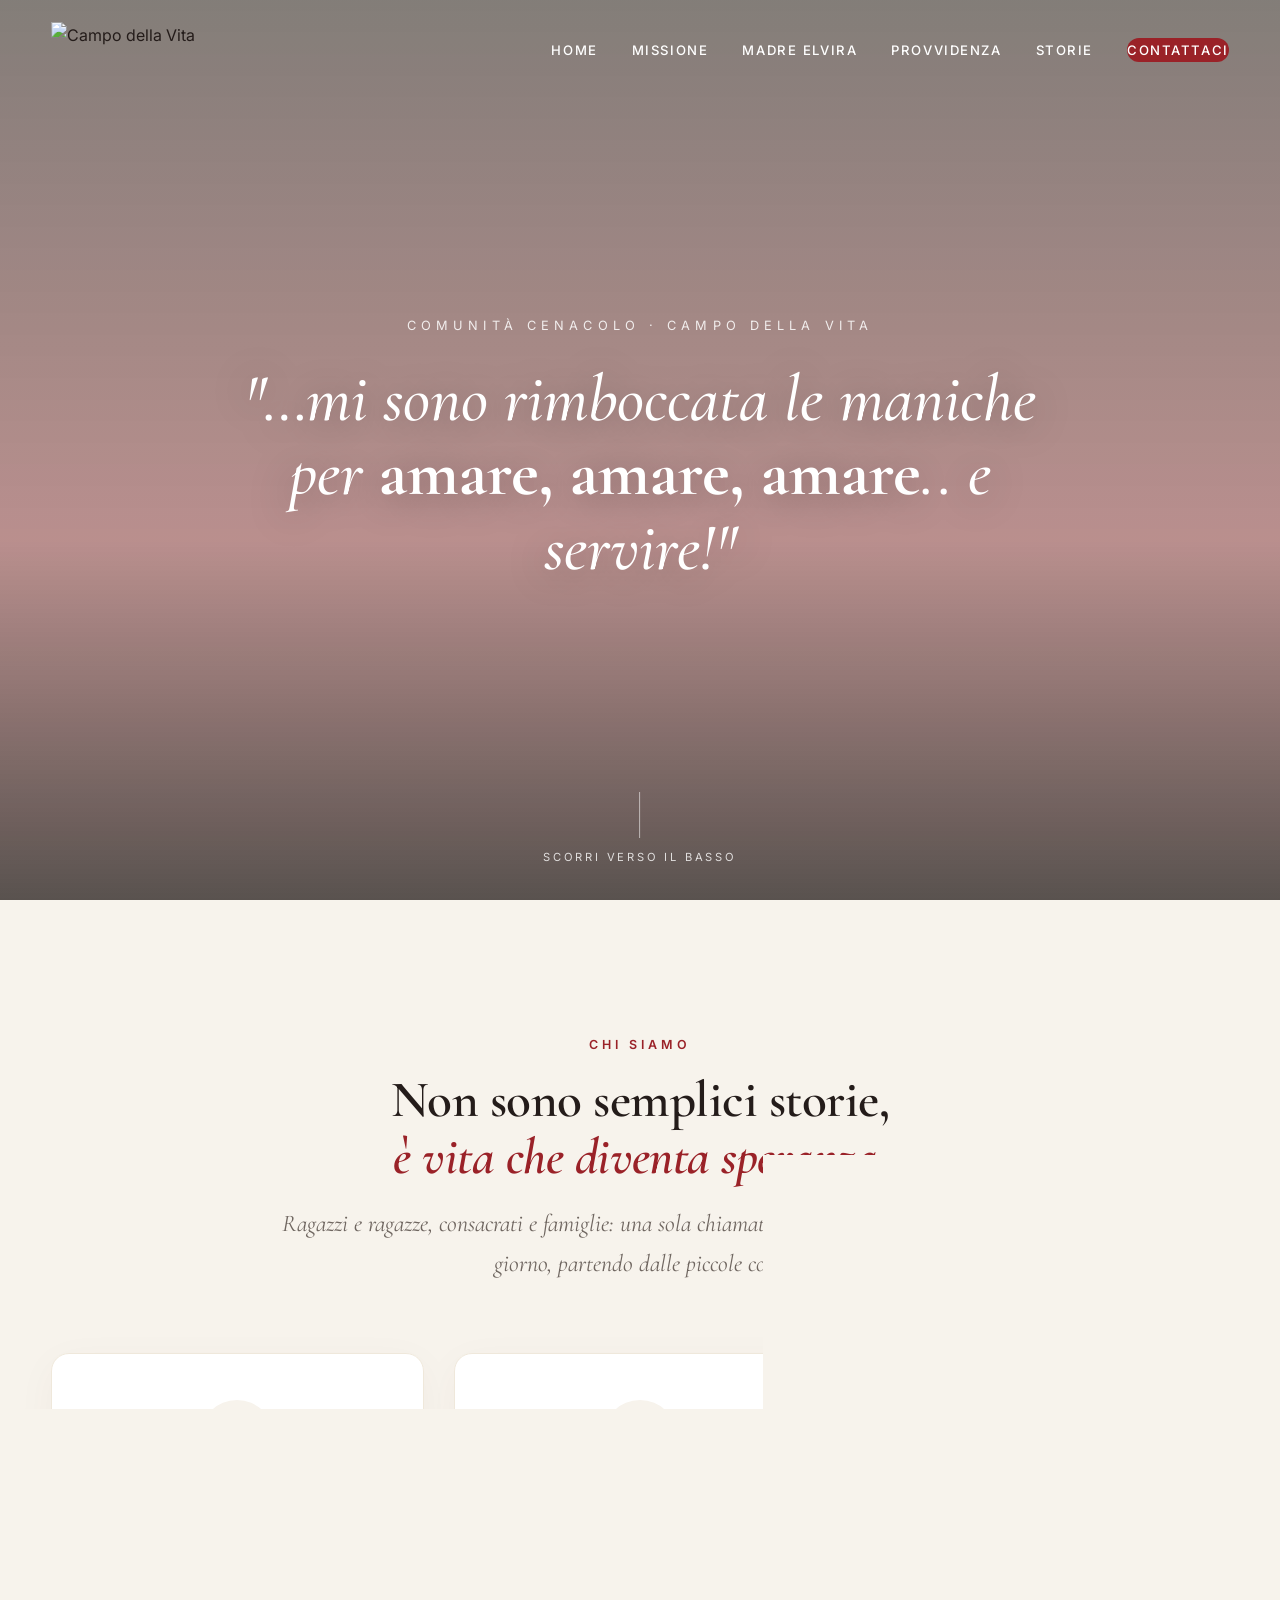
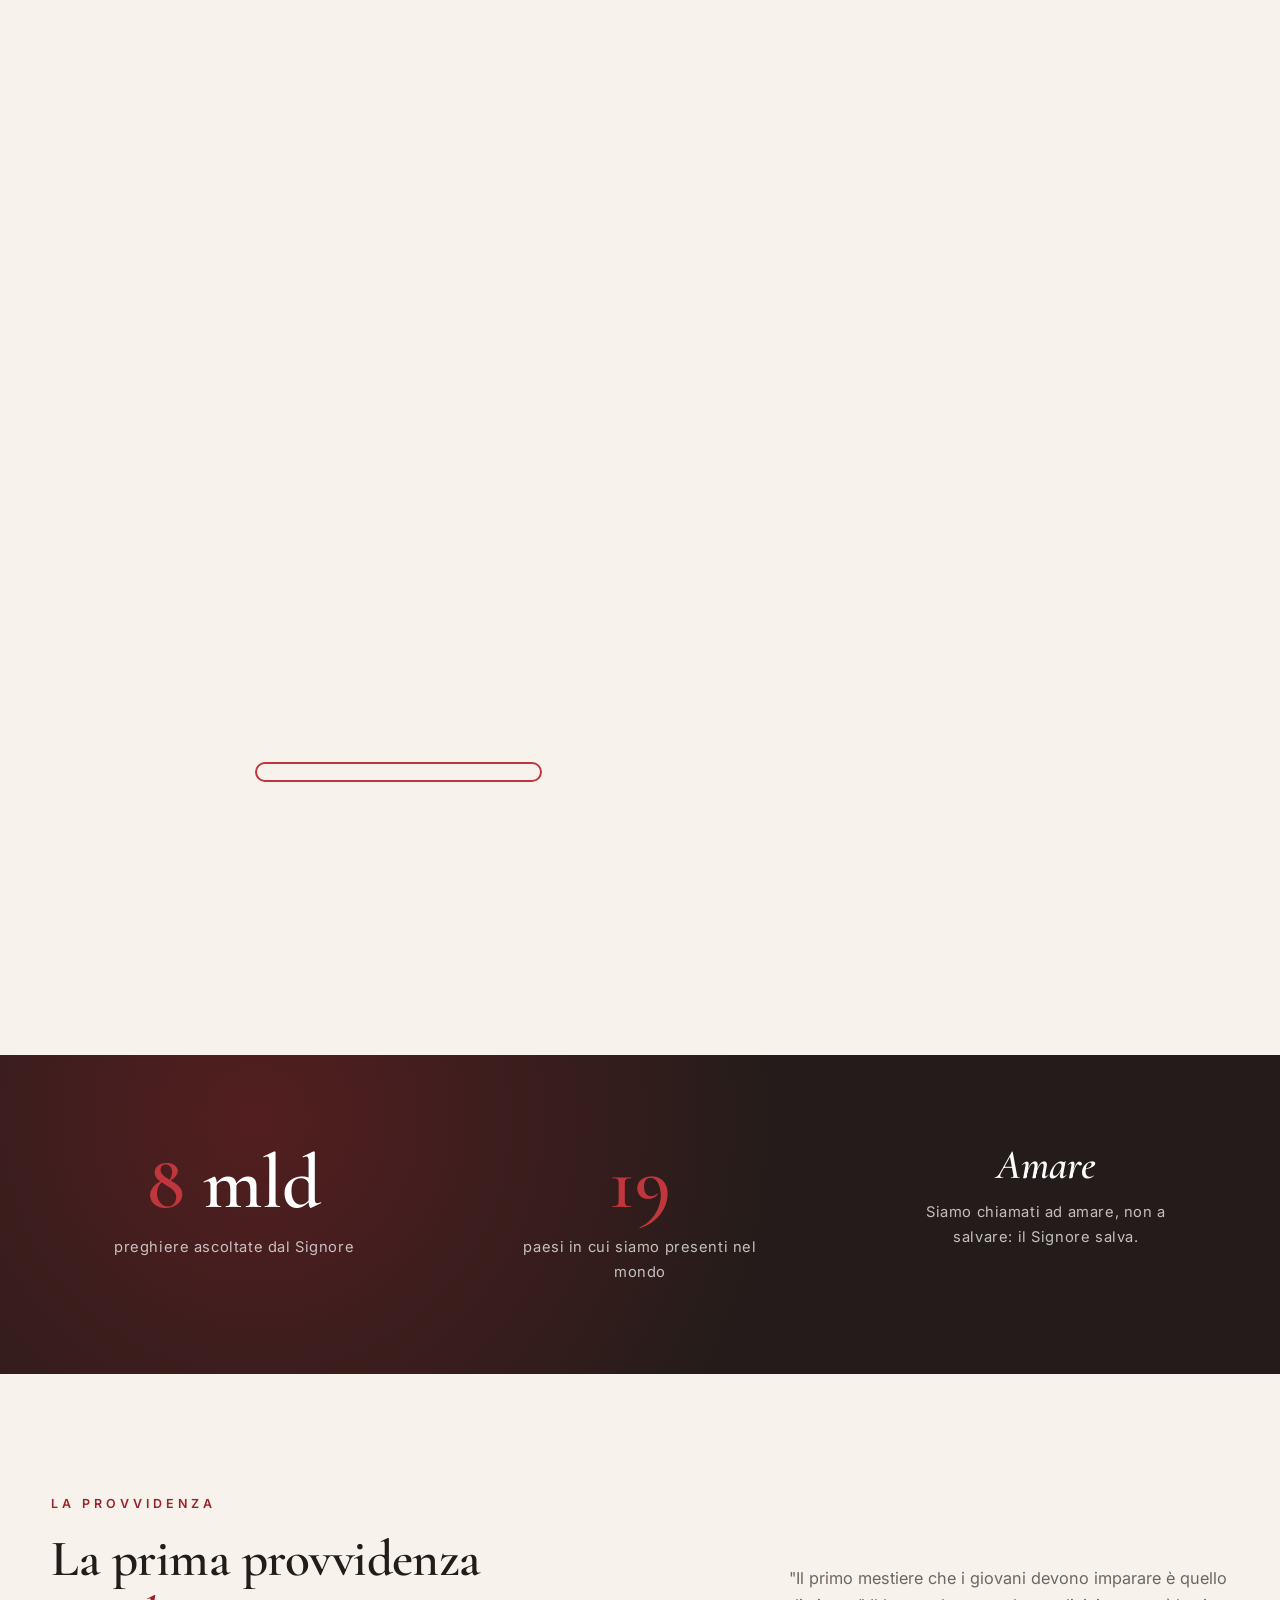
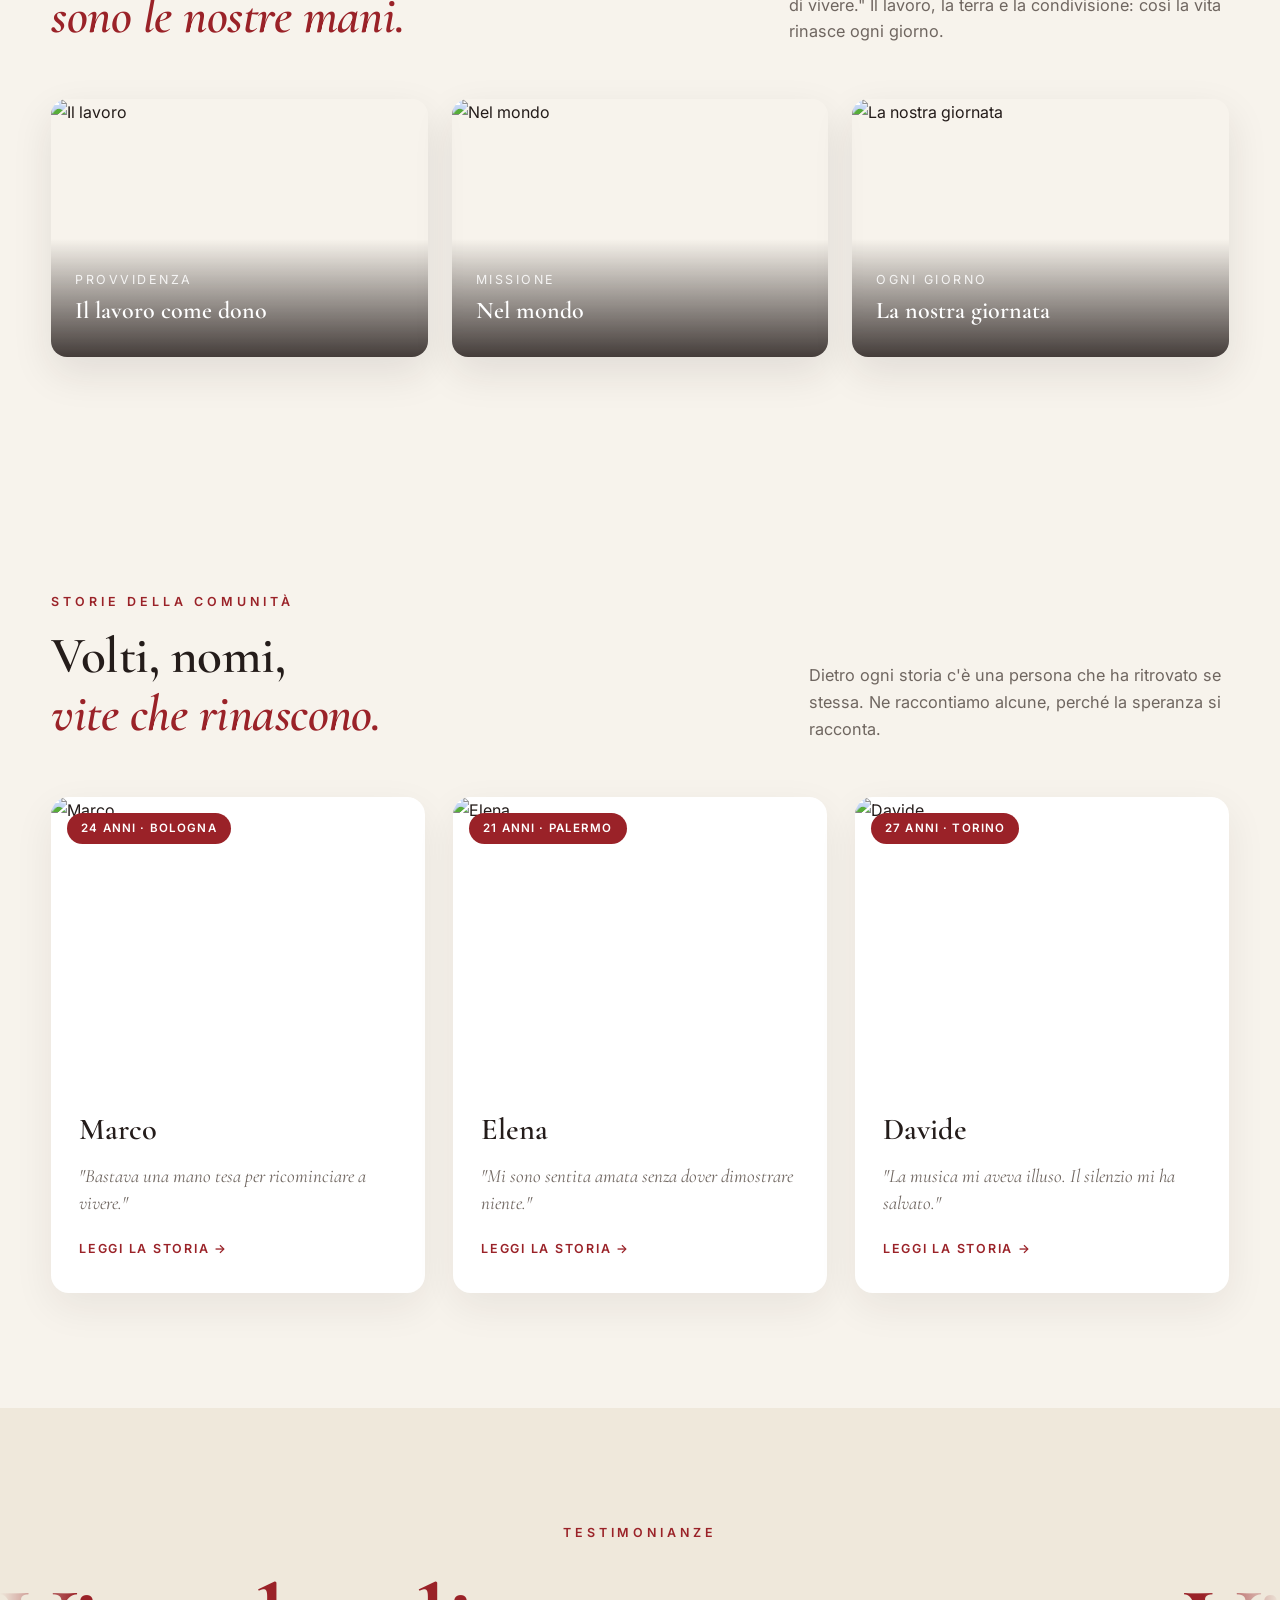
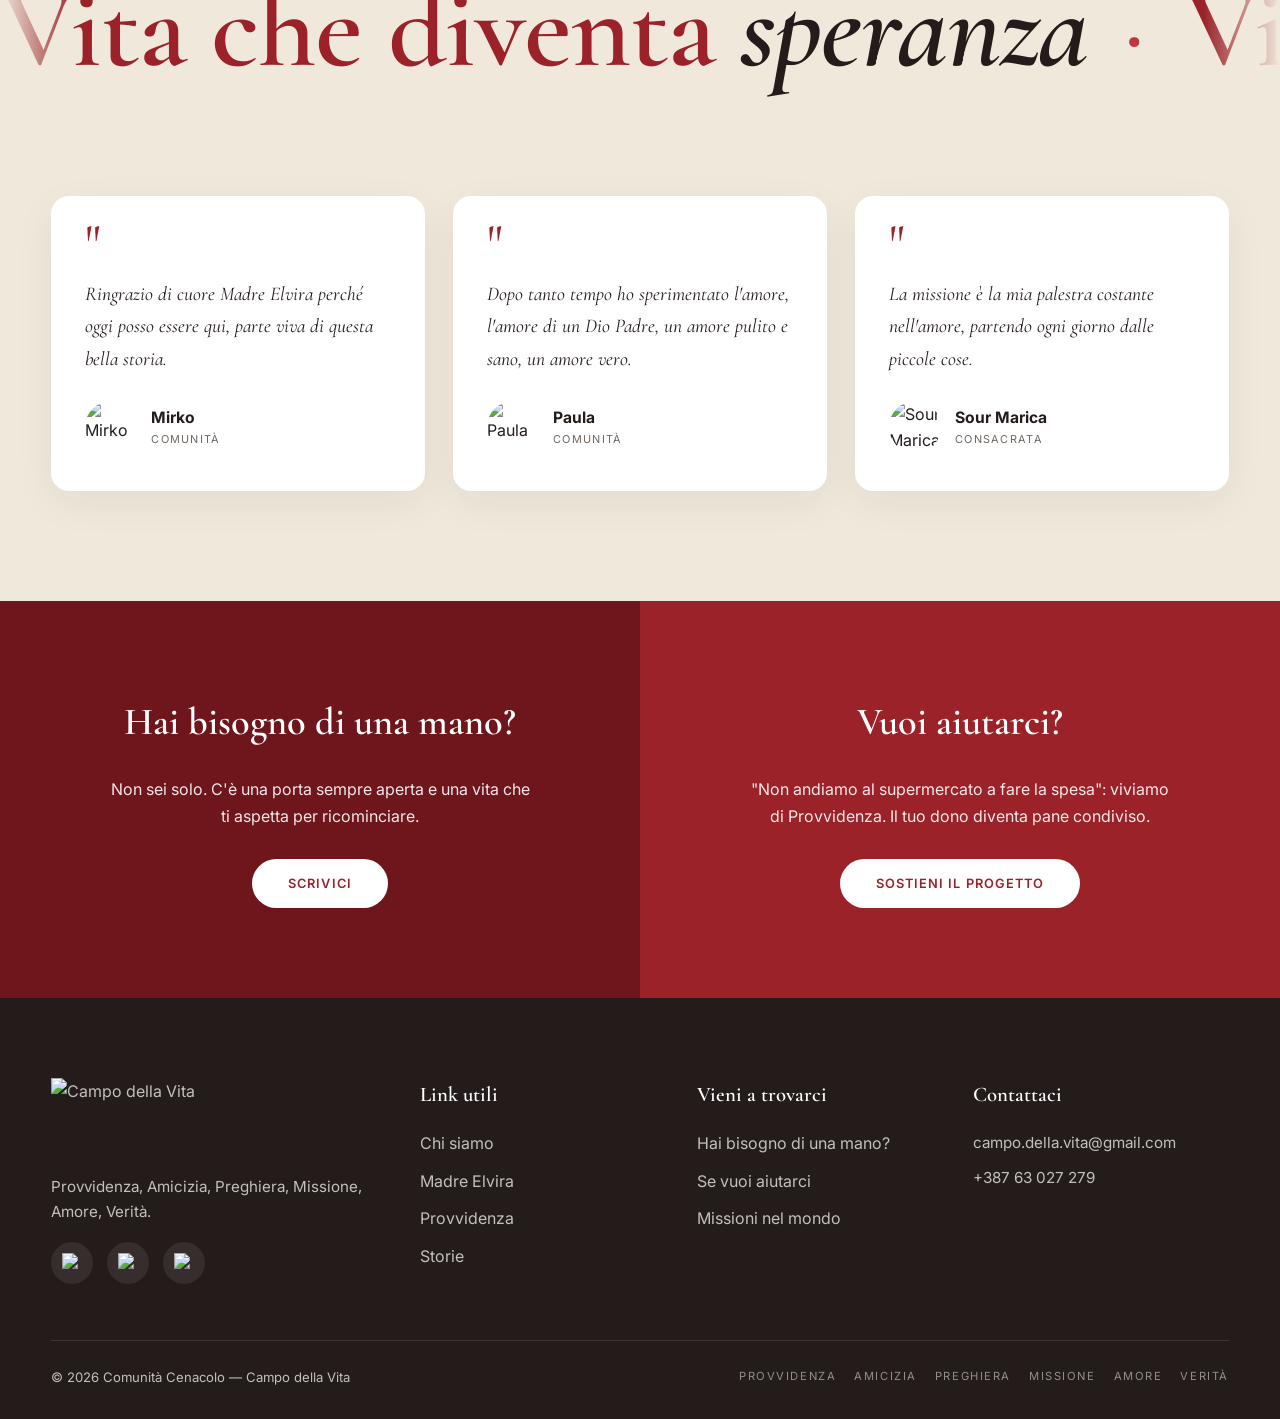
==== index.html @ 082eca3f "Sito Campo della Vita: home page + 3 pagine storia - Home page con video header YouTube, sezioni mis" ====
<!DOCTYPE html>
<html lang="it">
<head>
<meta charset="UTF-8" />
<meta name="viewport" content="width=device-width, initial-scale=1.0" />
<title>Campo della Vita — Comunità Cenacolo</title>
<meta name="description" content="Campo della Vita — Siamo vivi grazie all'amore. Non sono semplici storie, è vita che diventa speranza." />

<link rel="preconnect" href="https://fonts.googleapis.com">
<link rel="preconnect" href="https://fonts.gstatic.com" crossorigin>
<link href="https://fonts.googleapis.com/css2?family=Cormorant+Garamond:ital,wght@0,400;0,500;0,600;0,700;1,400;1,500&family=Inter:wght@300;400;500;600;700&display=swap" rel="stylesheet">

<style>
:root{
  --rosso:#9a2228;
  --rosso-scuro:#6e161b;
  --rosso-chiaro:#c0363d;
  --crema:#f7f3ec;
  --crema-2:#efe8db;
  --inchiostro:#241c1a;
  --grigio:#6f6660;
  --oro:#b8893f;
  --serif:'Cormorant Garamond', Georgia, serif;
  --sans:'Inter', system-ui, sans-serif;
}
*{margin:0;padding:0;box-sizing:border-box}
html{scroll-behavior:smooth}
body{font-family:var(--sans);color:var(--inchiostro);background:var(--crema);line-height:1.65;overflow-x:hidden}
img{max-width:100%;display:block}
a{text-decoration:none;color:inherit}
.wrap{width:min(1200px,92%);margin-inline:auto}
section{position:relative}

/* ---------- HEADER / NAV ---------- */
.nav{position:fixed;top:0;left:0;width:100%;z-index:100;padding:22px 0;transition:.4s ease;}
.nav.scrolled{background:rgba(247,243,236,.96);box-shadow:0 6px 30px rgba(0,0,0,.08);padding:14px 0;backdrop-filter:blur(6px)}
.nav .wrap{display:flex;align-items:center;justify-content:space-between}
.nav .logo img{height:54px;transition:.4s}
.nav.scrolled .logo img{height:44px}
.nav .logo .l-white{display:block}
.nav .logo .l-red{display:none}
.nav.scrolled .logo .l-white{display:none}
.nav.scrolled .logo .l-red{display:block}
.menu{display:flex;gap:34px;align-items:center;list-style:none}
.menu a{font-size:.82rem;font-weight:500;letter-spacing:.12em;text-transform:uppercase;color:#fff;position:relative;padding:4px 0;transition:.3s}
.menu a::after{content:'';position:absolute;left:0;bottom:-2px;width:0;height:2px;background:var(--rosso-chiaro);transition:.3s}
.menu a:hover::after{width:100%}
.nav.scrolled .menu a{color:var(--inchiostro)}
.btn-nav{background:var(--rosso);color:#fff!important;padding:11px 24px;border-radius:40px;letter-spacing:.1em;transition:.3s}
.btn-nav:hover{background:var(--rosso-scuro);transform:translateY(-2px)}
.btn-nav::after{display:none!important}
.burger{display:none;flex-direction:column;gap:5px;cursor:pointer;background:none;border:0}
.burger span{width:26px;height:2px;background:#fff;transition:.3s}
.nav.scrolled .burger span{background:var(--inchiostro)}

/* ---------- HERO ---------- */
.hero{height:100vh;min-height:620px;position:relative;overflow:hidden;display:flex;align-items:center;justify-content:center;text-align:center;color:#fff}
.hero-video{position:absolute;inset:0;width:100%;height:100%;overflow:hidden;z-index:-2}
.hero-video iframe{position:absolute;top:50%;left:50%;width:100vw;height:56.25vw;min-height:100vh;min-width:177.77vh;transform:translate(-50%,-50%) scale(1.4);pointer-events:none}
.hero::after{content:'';position:absolute;inset:0;background:linear-gradient(180deg,rgba(36,28,26,.55),rgba(110,22,27,.45) 60%,rgba(36,28,26,.75));z-index:-1}
.hero-inner{max-width:920px;padding:0 20px;animation:fadeUp 1.4s ease both}
.hero .kick{font-size:.8rem;letter-spacing:.4em;text-transform:uppercase;opacity:.85;margin-bottom:26px}
.hero h1{font-family:var(--serif);font-weight:500;font-style:italic;font-size:clamp(2.2rem,5.2vw,4.4rem);line-height:1.12;text-shadow:0 4px 40px rgba(0,0,0,.4)}
.hero h1 b{font-style:normal;font-weight:700}
.scrolldown{position:absolute;bottom:34px;left:50%;transform:translateX(-50%);font-size:.7rem;letter-spacing:.25em;text-transform:uppercase;opacity:.8;display:flex;flex-direction:column;align-items:center;gap:10px;z-index:2}
.scrolldown .line{width:1px;height:46px;background:rgba(255,255,255,.7);animation:pulse 1.8s ease-in-out infinite}

/* ---------- SECTION TITLES ---------- */
.eyebrow{display:inline-block;font-size:.78rem;letter-spacing:.32em;text-transform:uppercase;color:var(--rosso);font-weight:600;margin-bottom:16px}
.sec-title{font-family:var(--serif);font-weight:600;font-size:clamp(2rem,4vw,3.2rem);line-height:1.12;letter-spacing:-.01em}
.sec-title .it{font-style:italic;color:var(--rosso)}
.lead{font-family:var(--serif);font-size:1.5rem;font-style:italic;color:var(--grigio);max-width:760px}

/* ---------- INTRO / PILLARS ---------- */
.intro{padding:130px 0 90px;text-align:center}
.intro .lead{margin:18px auto 0}
.pillars{display:grid;grid-template-columns:repeat(3,1fr);gap:30px;margin-top:70px}
.pillar{background:#fff;border:1px solid var(--crema-2);border-radius:18px;padding:46px 32px;text-align:center;transition:.4s;box-shadow:0 10px 40px rgba(110,22,27,.04)}
.pillar:hover{transform:translateY(-8px);box-shadow:0 24px 60px rgba(110,22,27,.12);border-color:transparent}
.pillar .ic{width:74px;height:74px;margin:0 auto 22px;display:flex;align-items:center;justify-content:center;background:var(--crema);border-radius:50%}
.pillar .ic img{width:42px;height:42px;object-fit:contain}
.pillar h3{font-family:var(--serif);font-size:1.7rem;font-weight:600;margin-bottom:10px}
.pillar p{color:var(--grigio);font-size:.96rem}

/* ---------- ALIVE BANNER ---------- */
.alive{background:var(--rosso);color:#fff;text-align:center;padding:90px 0;overflow:hidden}
.alive .big{font-family:var(--serif);font-style:italic;font-size:clamp(.9rem,1.4vw,1.1rem);letter-spacing:.5em;text-transform:uppercase;opacity:.7;margin-bottom:8px}
.alive h2{font-family:var(--serif);font-weight:600;font-size:clamp(2.2rem,5vw,4rem);line-height:1.1}
.alive p{font-family:var(--serif);font-style:italic;font-size:1.5rem;margin-top:20px;opacity:.92}

/* ---------- MADRE ELVIRA ---------- */
.elvira{padding:110px 0}
.elvira .grid{display:grid;grid-template-columns:.85fr 1.15fr;gap:64px;align-items:center}
.elvira .photo{position:relative}
.elvira .photo img{border-radius:20px;width:100%;box-shadow:0 30px 70px rgba(36,28,26,.22)}
.elvira .photo::before{content:'';position:absolute;inset:-18px -18px auto auto;width:60%;height:60%;border:2px solid var(--rosso-chiaro);border-radius:20px;z-index:-1;top:-18px;right:-18px}
.elvira blockquote{font-family:var(--serif);font-size:clamp(1.6rem,2.6vw,2.3rem);font-style:italic;line-height:1.4;color:var(--inchiostro)}
.elvira blockquote .mark{color:var(--rosso);font-size:3rem;line-height:0;vertical-align:-.4em;margin-right:6px}
.elvira cite{display:block;margin-top:26px;font-style:normal;font-family:var(--sans);font-weight:600;letter-spacing:.04em}
.elvira cite small{display:block;color:var(--grigio);font-weight:400;letter-spacing:.18em;text-transform:uppercase;font-size:.72rem;margin-top:4px}

/* ---------- STATS ---------- */
.stats{background:var(--inchiostro);color:#fff;padding:90px 0;background-image:radial-gradient(circle at 20% 20%,rgba(154,34,40,.4),transparent 50%)}
.stats .grid{display:grid;grid-template-columns:repeat(3,1fr);gap:40px;text-align:center}
.stat .num{font-family:var(--serif);font-weight:600;font-size:clamp(3rem,6vw,5rem);color:#fff;line-height:1}
.stat .num span{color:var(--rosso-chiaro)}
.stat .lab{margin-top:14px;font-size:.92rem;letter-spacing:.04em;color:rgba(255,255,255,.72);max-width:280px;margin-inline:auto}
.stat:nth-child(3) .num{font-size:clamp(2rem,3.4vw,2.6rem);font-style:italic}

/* ---------- PROVVIDENZA / WORK ---------- */
.work{padding:115px 0}
.work .head{display:flex;justify-content:space-between;align-items:flex-end;gap:30px;flex-wrap:wrap;margin-bottom:54px}
.work .head p{color:var(--grigio);max-width:440px;font-size:1.02rem}
.gallery{display:grid;grid-template-columns:repeat(3,1fr);gap:24px}
.card{position:relative;border-radius:16px;overflow:hidden;aspect-ratio:3/2.05;box-shadow:0 16px 40px rgba(36,28,26,.1)}
.card img{width:100%;height:100%;object-fit:cover;transition:.7s}
.card:hover img{transform:scale(1.07)}
.card .cap{position:absolute;inset:auto 0 0 0;padding:26px 24px;background:linear-gradient(180deg,transparent,rgba(36,28,26,.85));color:#fff}
.card .cap h4{font-family:var(--serif);font-size:1.5rem;font-weight:600}
.card .cap span{font-size:.78rem;letter-spacing:.2em;text-transform:uppercase;opacity:.85}

/* ---------- TESTIMONIALS ---------- */
.testi{background:var(--crema-2);padding:110px 0}
.testi-grid{display:grid;grid-template-columns:repeat(3,1fr);gap:28px;margin-top:56px}
.tcard{background:#fff;border-radius:18px;padding:38px 34px;display:flex;flex-direction:column;box-shadow:0 12px 40px rgba(36,28,26,.06)}
.tcard .quote{color:var(--rosso);font-family:var(--serif);font-size:3.4rem;line-height:.4;height:30px}
.tcard p{font-style:italic;font-family:var(--serif);font-size:1.22rem;color:var(--inchiostro);flex:1;margin:14px 0 26px}
.tcard .who{display:flex;align-items:center;gap:14px}
.tcard .who img{width:52px;height:52px;border-radius:50%;object-fit:cover}
.tcard .who b{font-size:.98rem}
.tcard .who small{display:block;color:var(--grigio);letter-spacing:.12em;text-transform:uppercase;font-size:.68rem}

/* ---------- STORIE (home) ---------- */
.stories{padding:115px 0}
.stories .head{display:flex;justify-content:space-between;align-items:flex-end;gap:30px;flex-wrap:wrap;margin-bottom:54px}
.stories .head p{color:var(--grigio);max-width:420px;font-size:1.02rem}
.stories-grid{display:grid;grid-template-columns:repeat(3,1fr);gap:28px}
.story-card{background:#fff;border-radius:18px;overflow:hidden;box-shadow:0 14px 40px rgba(36,28,26,.07);transition:.4s;display:block}
.story-card:hover{transform:translateY(-10px);box-shadow:0 30px 70px rgba(110,22,27,.15)}
.story-card .ph{position:relative;aspect-ratio:4/3;overflow:hidden}
.story-card .ph img{width:100%;height:100%;object-fit:cover;transition:.7s}
.story-card:hover .ph img{transform:scale(1.08)}
.story-card .ph .age{position:absolute;top:16px;left:16px;background:var(--rosso);color:#fff;font-size:.72rem;letter-spacing:.1em;text-transform:uppercase;padding:6px 14px;border-radius:30px;font-weight:600}
.story-card .bd{padding:28px 28px 32px}
.story-card .bd h3{font-family:var(--serif);font-size:1.9rem;font-weight:600;margin-bottom:8px}
.story-card .bd p{color:var(--grigio);font-family:var(--serif);font-style:italic;font-size:1.18rem;line-height:1.4;margin-bottom:18px}
.story-card .bd .more{font-size:.78rem;letter-spacing:.14em;text-transform:uppercase;color:var(--rosso);font-weight:600;display:inline-flex;align-items:center;gap:8px;transition:.3s}
.story-card:hover .bd .more{gap:14px}

/* ---------- MARQUEE ---------- */
.marquee{width:100%;overflow:hidden;white-space:nowrap;padding:10px 0 50px;
  -webkit-mask-image:linear-gradient(90deg,transparent,#000 6%,#000 94%,transparent);
  mask-image:linear-gradient(90deg,transparent,#000 6%,#000 94%,transparent)}
.marquee-track{display:inline-flex;align-items:center;will-change:transform;animation:marquee 26s linear infinite}
.marquee:hover .marquee-track{animation-play-state:paused}
.marquee-track span{font-family:var(--serif);font-weight:600;font-size:clamp(2.8rem,9vw,7.5rem);line-height:1.05;color:var(--rosso);padding-right:.35em;letter-spacing:-.01em}
.marquee-track span i{font-style:italic;color:var(--inchiostro)}
.marquee-track span b{color:var(--rosso-chiaro);font-weight:400;margin-left:.3em}
@keyframes marquee{from{transform:translateX(0)}to{transform:translateX(-50%)}}

/* ---------- CTA ---------- */
.cta{padding:0}
.cta .grid{display:grid;grid-template-columns:1fr 1fr}
.cta .panel{padding:90px 8%;text-align:center;color:#fff;transition:.4s}
.cta .one{background:var(--rosso-scuro)}
.cta .two{background:var(--rosso)}
.cta .panel:hover{padding-bottom:100px;padding-top:80px}
.cta .panel h3{font-family:var(--serif);font-size:clamp(1.8rem,3vw,2.6rem);font-weight:600;margin-bottom:22px}
.cta .panel p{opacity:.9;max-width:420px;margin:0 auto 30px}
.btn-light{display:inline-block;background:#fff;color:var(--rosso)!important;padding:14px 36px;border-radius:40px;font-weight:600;letter-spacing:.08em;text-transform:uppercase;font-size:.8rem;transition:.3s}
.btn-light:hover{transform:translateY(-3px);box-shadow:0 14px 30px rgba(0,0,0,.25)}

/* ---------- FOOTER ---------- */
footer{background:var(--inchiostro);color:rgba(255,255,255,.72);padding:80px 0 30px}
.foot-grid{display:grid;grid-template-columns:1.4fr 1fr 1fr 1.1fr;gap:44px}
.foot-grid img.flogo{height:74px;margin-bottom:22px}
footer h5{color:#fff;font-family:var(--serif);font-size:1.3rem;margin-bottom:18px;font-weight:600}
footer ul{list-style:none}
footer li{margin-bottom:11px}
footer a:hover{color:#fff}
footer .col p{font-size:.95rem;margin-bottom:10px}
.socials{display:flex;gap:14px;margin-top:18px}
.socials a{width:42px;height:42px;border-radius:50%;background:rgba(255,255,255,.08);display:flex;align-items:center;justify-content:center;transition:.3s}
.socials a:hover{background:var(--rosso)}
.socials img{width:20px;height:20px;object-fit:contain}
.foot-bottom{border-top:1px solid rgba(255,255,255,.1);margin-top:56px;padding-top:26px;display:flex;justify-content:space-between;flex-wrap:wrap;gap:14px;font-size:.82rem}
.foot-words{display:flex;gap:18px;flex-wrap:wrap;color:rgba(255,255,255,.5);letter-spacing:.14em;text-transform:uppercase;font-size:.7rem}

/* ---------- ANIM ---------- */
.reveal{opacity:0;transform:translateY(40px);transition:.9s cubic-bezier(.2,.7,.2,1)}
.reveal.in{opacity:1;transform:none}
@keyframes fadeUp{from{opacity:0;transform:translateY(40px)}to{opacity:1;transform:none}}
@keyframes pulse{0%,100%{opacity:.3;transform:scaleY(.6)}50%{opacity:1;transform:scaleY(1)}}

/* ---------- RESPONSIVE ---------- */
@media(max-width:960px){
  .menu{position:fixed;inset:0 0 0 auto;width:min(320px,80%);background:var(--rosso-scuro);flex-direction:column;justify-content:center;gap:26px;transform:translateX(100%);transition:.4s;padding:40px}
  .menu.open{transform:none}
  .menu a{color:#fff!important;font-size:1rem}
  .burger{display:flex;z-index:101}
  .pillars,.gallery,.testi-grid,.stats .grid,.stories-grid{grid-template-columns:1fr}
  .stories .head{flex-direction:column;align-items:flex-start}
  .elvira .grid{grid-template-columns:1fr;gap:40px}
  .elvira .photo{max-width:440px;margin:0 auto}
  .cta .grid{grid-template-columns:1fr}
  .foot-grid{grid-template-columns:1fr 1fr;gap:34px}
}
@media(max-width:560px){
  .foot-grid{grid-template-columns:1fr}
  .work .head{flex-direction:column;align-items:flex-start}
}
</style>
</head>
<body>

<!-- NAV -->
<nav class="nav" id="nav">
  <div class="wrap">
    <a href="#top" class="logo">
      <img class="l-white" src="https://www.campodellavita.com/wp-content/uploads/2025/02/LOGO-HEADER-BIANCO-WEB-e1779092010488.png" alt="Campo della Vita" />
      <img class="l-red" src="https://www.campodellavita.com/wp-content/uploads/2025/02/LOGO-HEADER-ROSSO-WEB-e1779088622341.png" alt="Campo della Vita" />
    </a>
    <ul class="menu" id="menu">
      <li><a href="#top">Home</a></li>
      <li><a href="#missione">Missione</a></li>
      <li><a href="#elvira">Madre Elvira</a></li>
      <li><a href="#provvidenza">Provvidenza</a></li>
      <li><a href="#storie">Storie</a></li>
      <li><a href="#aiutaci" class="btn-nav">Contattaci</a></li>
    </ul>
    <button class="burger" id="burger" aria-label="Menu"><span></span><span></span><span></span></button>
  </div>
</nav>

<!-- HERO -->
<header class="hero" id="top">
  <div class="hero-video">
    <iframe src="https://www.youtube.com/embed/NdUyCFnhb6g?autoplay=1&mute=1&loop=1&controls=0&showinfo=0&rel=0&playlist=NdUyCFnhb6g&playsinline=1&modestbranding=1" title="Campo della Vita" frameborder="0" allow="autoplay; encrypted-media" allowfullscreen></iframe>
  </div>
  <div class="hero-inner">
    <p class="kick">Comunità Cenacolo · Campo della Vita</p>
    <h1>"…mi sono rimboccata le maniche per <b>amare, amare, amare</b>.. e servire!"</h1>
  </div>
  <div class="scrolldown"><span class="line"></span>Scorri verso il basso</div>
</header>

<!-- INTRO / PILLARS -->
<section class="intro reveal" id="missione">
  <div class="wrap">
    <span class="eyebrow">Chi siamo</span>
    <h2 class="sec-title">Non sono semplici storie,<br><span class="it">è vita che diventa speranza.</span></h2>
    <p class="lead">Ragazzi e ragazze, consacrati e famiglie: una sola chiamata ad amare e a servire, ogni giorno, partendo dalle piccole cose.</p>

    <div class="pillars">
      <div class="pillar">
        <div class="ic"><img src="https://www.campodellavita.com/wp-content/uploads/2025/03/icon2-home-1.png" alt=""></div>
        <h3>Ragazzi e ragazze</h3>
        <p>La riscoperta del lavoro vissuto come dono e impegno per maturare nelle responsabilità della vita.</p>
      </div>
      <div class="pillar">
        <div class="ic"><img src="https://www.campodellavita.com/wp-content/uploads/2026/05/CONSACRATI-1-e1778587185350.png" alt=""></div>
        <h3>Consacrati</h3>
        <p>Una vita donata nella preghiera e nel servizio, per essere presenza viva di amore accanto a chi soffre.</p>
      </div>
      <div class="pillar">
        <div class="ic"><img src="https://www.campodellavita.com/wp-content/uploads/2026/05/famiglie-1.0-64x64.png" alt=""></div>
        <h3>Famiglie</h3>
        <p>Il donare, il condividere, il partire e lasciare le proprie terre diventa gioia vera e profonda.</p>
      </div>
    </div>
  </div>
</section>

<!-- ALIVE BANNER -->
<section class="alive">
  <div class="wrap reveal">
    <p class="big">Alive</p>
    <h2>Siamo vivi grazie all'amore</h2>
    <p>ti raccontiamo… ascolta.</p>
  </div>
</section>

<!-- MADRE ELVIRA -->
<section class="elvira" id="elvira">
  <div class="wrap">
    <div class="grid reveal">
      <div class="photo">
        <img src="https://www.campodellavita.com/wp-content/uploads/2026/04/madre-elvira-ok.jpg" alt="Madre Elvira" />
      </div>
      <div>
        <span class="eyebrow">La nostra origine</span>
        <blockquote><span class="mark">"</span>…non è stata sicuramente una mia idea. Ciò che sta accadendo, la storia che stiamo vivendo, non poteva nascere dalle idee o dalle intuizioni di una povera donna come me.</blockquote>
        <cite>Madre Elvira<small>Fondatrice · Comunità Cenacolo</small></cite>
      </div>
    </div>
  </div>
</section>

<!-- STATS -->
<section class="stats">
  <div class="wrap">
    <div class="grid reveal">
      <div class="stat"><div class="num"><span data-count="8">0</span> mld</div><div class="lab">preghiere ascoltate dal Signore</div></div>
      <div class="stat"><div class="num"><span data-count="19">0</span></div><div class="lab">paesi in cui siamo presenti nel mondo</div></div>
      <div class="stat"><div class="num">Amare</div><div class="lab">Siamo chiamati ad amare, non a salvare: il Signore salva.</div></div>
    </div>
  </div>
</section>

<!-- PROVVIDENZA / WORK -->
<section class="work" id="provvidenza">
  <div class="wrap">
    <div class="head reveal">
      <div>
        <span class="eyebrow">La Provvidenza</span>
        <h2 class="sec-title">La prima provvidenza<br><span class="it">sono le nostre mani.</span></h2>
      </div>
      <p>"Il primo mestiere che i giovani devono imparare è quello di vivere." Il lavoro, la terra e la condivisione: così la vita rinasce ogni giorno.</p>
    </div>
    <div class="gallery reveal">
      <a class="card" href="#">
        <img src="https://www.campodellavita.com/wp-content/uploads/2026/05/LAVORO-2-scaled-630x430.png" alt="Il lavoro">
        <div class="cap"><span>Provvidenza</span><h4>Il lavoro come dono</h4></div>
      </a>
      <a class="card" href="#">
        <img src="https://www.campodellavita.com/wp-content/uploads/2026/05/LIBERIA-AFRICA-FOTO-630x430.png" alt="Nel mondo">
        <div class="cap"><span>Missione</span><h4>Nel mondo</h4></div>
      </a>
      <a class="card" href="#">
        <img src="https://www.campodellavita.com/wp-content/uploads/2026/05/DSC_3160-scaled-630x430.jpg" alt="La nostra giornata">
        <div class="cap"><span>Ogni giorno</span><h4>La nostra giornata</h4></div>
      </a>
    </div>
  </div>
</section>

<!-- STORIE -->
<section class="stories" id="storie">
  <div class="wrap">
    <div class="head reveal">
      <div>
        <span class="eyebrow">Storie della comunità</span>
        <h2 class="sec-title">Volti, nomi,<br><span class="it">vite che rinascono.</span></h2>
      </div>
      <p>Dietro ogni storia c'è una persona che ha ritrovato se stessa. Ne raccontiamo alcune, perché la speranza si racconta.</p>
    </div>
    <div class="stories-grid reveal">
      <a class="story-card" href="storia-marco.html">
        <div class="ph">
          <span class="age">24 anni · Bologna</span>
          <img src="https://www.campodellavita.com/wp-content/uploads/2026/05/DSC_3160-scaled-630x430.jpg" alt="Marco">
        </div>
        <div class="bd">
          <h3>Marco</h3>
          <p>"Bastava una mano tesa per ricominciare a vivere."</p>
          <span class="more">Leggi la storia →</span>
        </div>
      </a>
      <a class="story-card" href="storia-elena.html">
        <div class="ph">
          <span class="age">21 anni · Palermo</span>
          <img src="https://www.campodellavita.com/wp-content/uploads/2026/05/LIBERIA-AFRICA-FOTO-630x430.png" alt="Elena">
        </div>
        <div class="bd">
          <h3>Elena</h3>
          <p>"Mi sono sentita amata senza dover dimostrare niente."</p>
          <span class="more">Leggi la storia →</span>
        </div>
      </a>
      <a class="story-card" href="storia-davide.html">
        <div class="ph">
          <span class="age">27 anni · Torino</span>
          <img src="https://www.campodellavita.com/wp-content/uploads/2026/05/MICROPHONE-2-scaled.jpeg" alt="Davide">
        </div>
        <div class="bd">
          <h3>Davide</h3>
          <p>"La musica mi aveva illuso. Il silenzio mi ha salvato."</p>
          <span class="more">Leggi la storia →</span>
        </div>
      </a>
    </div>
  </div>
</section>

<!-- TESTIMONIALS -->
<section class="testi" id="testimonianze">
  <div class="wrap">
    <div class="reveal" style="text-align:center">
      <span class="eyebrow">Testimonianze</span>
    </div>
  </div>

  <div class="marquee" aria-label="Vita che diventa speranza">
    <div class="marquee-track">
      <span>Vita che diventa <i>speranza</i><b>·</b></span>
      <span>Vita che diventa <i>speranza</i><b>·</b></span>
      <span>Vita che diventa <i>speranza</i><b>·</b></span>
      <span>Vita che diventa <i>speranza</i><b>·</b></span>
      <span aria-hidden="true">Vita che diventa <i>speranza</i><b>·</b></span>
      <span aria-hidden="true">Vita che diventa <i>speranza</i><b>·</b></span>
      <span aria-hidden="true">Vita che diventa <i>speranza</i><b>·</b></span>
      <span aria-hidden="true">Vita che diventa <i>speranza</i><b>·</b></span>
    </div>
  </div>

  <div class="wrap">
    <div class="testi-grid reveal">
      <div class="tcard">
        <div class="quote">"</div>
        <p>Ringrazio di cuore Madre Elvira perché oggi posso essere qui, parte viva di questa bella storia.</p>
        <div class="who">
          <img src="https://www.campodellavita.com/wp-content/uploads/2026/05/Screenshot-2026-05-18-at-09.58.14-126x126.png" alt="Mirko">
          <span><b>Mirko</b><small>Comunità</small></span>
        </div>
      </div>
      <div class="tcard">
        <div class="quote">"</div>
        <p>Dopo tanto tempo ho sperimentato l'amore, l'amore di un Dio Padre, un amore pulito e sano, un amore vero.</p>
        <div class="who">
          <img src="https://www.campodellavita.com/wp-content/uploads/2026/05/Screenshot-2026-05-18-at-11.09.15-126x126.png" alt="Paula">
          <span><b>Paula</b><small>Comunità</small></span>
        </div>
      </div>
      <div class="tcard">
        <div class="quote">"</div>
        <p>La missione è la mia palestra costante nell'amore, partendo ogni giorno dalle piccole cose.</p>
        <div class="who">
          <img src="https://www.campodellavita.com/wp-content/uploads/2026/05/Screenshot-2026-05-18-at-14.00.48-126x126.png" alt="Sour Marica">
          <span><b>Sour Marica</b><small>Consacrata</small></span>
        </div>
      </div>
    </div>
  </div>
</section>

<!-- CTA -->
<section class="cta" id="aiutaci">
  <div class="grid">
    <div class="panel one reveal">
      <h3>Hai bisogno di una mano?</h3>
      <p>Non sei solo. C'è una porta sempre aperta e una vita che ti aspetta per ricominciare.</p>
      <a href="mailto:campo.della.vita@gmail.com" class="btn-light">Scrivici</a>
    </div>
    <div class="panel two reveal">
      <h3>Vuoi aiutarci?</h3>
      <p>"Non andiamo al supermercato a fare la spesa": viviamo di Provvidenza. Il tuo dono diventa pane condiviso.</p>
      <a href="mailto:campo.della.vita@gmail.com" class="btn-light">Sostieni il progetto</a>
    </div>
  </div>
</section>

<!-- FOOTER -->
<footer>
  <div class="wrap">
    <div class="foot-grid">
      <div class="col">
        <img class="flogo" src="https://www.campodellavita.com/wp-content/uploads/2025/02/footer-logo-bambini-white.png" alt="Campo della Vita">
        <p>Provvidenza, Amicizia, Preghiera, Missione, Amore, Verità.</p>
        <div class="socials">
          <a href="#" aria-label="Facebook"><img src="https://www.campodellavita.com/wp-content/uploads/2026/04/SOCIAL-FACEBOOK-e1776085748590.png" alt="Facebook"></a>
          <a href="#" aria-label="Instagram"><img src="https://www.campodellavita.com/wp-content/uploads/2026/04/SOCIAL-TRANSPARENT-INSTA-e1776085935301.png" alt="Instagram"></a>
          <a href="#" aria-label="Youtube"><img src="https://www.campodellavita.com/wp-content/uploads/2026/04/YOUTUBE-SOCIAL-e1776086069332.png" alt="Youtube"></a>
        </div>
      </div>
      <div class="col">
        <h5>Link utili</h5>
        <ul>
          <li><a href="#missione">Chi siamo</a></li>
          <li><a href="#elvira">Madre Elvira</a></li>
          <li><a href="#provvidenza">Provvidenza</a></li>
          <li><a href="#storie">Storie</a></li>
        </ul>
      </div>
      <div class="col">
        <h5>Vieni a trovarci</h5>
        <ul>
          <li><a href="#aiutaci">Hai bisogno di una mano?</a></li>
          <li><a href="#aiutaci">Se vuoi aiutarci</a></li>
          <li><a href="#storie">Missioni nel mondo</a></li>
        </ul>
      </div>
      <div class="col">
        <h5>Contattaci</h5>
        <p><a href="mailto:campo.della.vita@gmail.com">campo.della.vita@gmail.com</a></p>
        <p><a href="tel:+38763027279">+387 63 027 279</a></p>
      </div>
    </div>
    <div class="foot-bottom">
      <span>© 2026 Comunità Cenacolo — Campo della Vita</span>
      <div class="foot-words"><span>Provvidenza</span><span>Amicizia</span><span>Preghiera</span><span>Missione</span><span>Amore</span><span>Verità</span></div>
    </div>
  </div>
</footer>

<script>
// nav scroll state
const nav=document.getElementById('nav');
addEventListener('scroll',()=>nav.classList.toggle('scrolled',scrollY>60));
// mobile menu
const burger=document.getElementById('burger'),menu=document.getElementById('menu');
burger.addEventListener('click',()=>menu.classList.toggle('open'));
menu.addEventListener('click',e=>{if(e.target.tagName==='A')menu.classList.remove('open')});
// reveal on scroll
const io=new IntersectionObserver((es)=>es.forEach(en=>{if(en.isIntersecting){en.target.classList.add('in');io.unobserve(en.target)}}),{threshold:.15});
document.querySelectorAll('.reveal').forEach(el=>io.observe(el));
// counters
const counters=document.querySelectorAll('[data-count]');
const co=new IntersectionObserver((es)=>es.forEach(en=>{
  if(!en.isIntersecting)return;
  const el=en.target,target=+el.dataset.count;let cur=0;
  const step=Math.max(1,Math.ceil(target/60));
  const t=setInterval(()=>{cur+=step;if(cur>=target){cur=target;clearInterval(t)}el.textContent=cur},28);
  co.unobserve(el);
}),{threshold:.6});
counters.forEach(c=>co.observe(c));
</script>
</body>
</html>
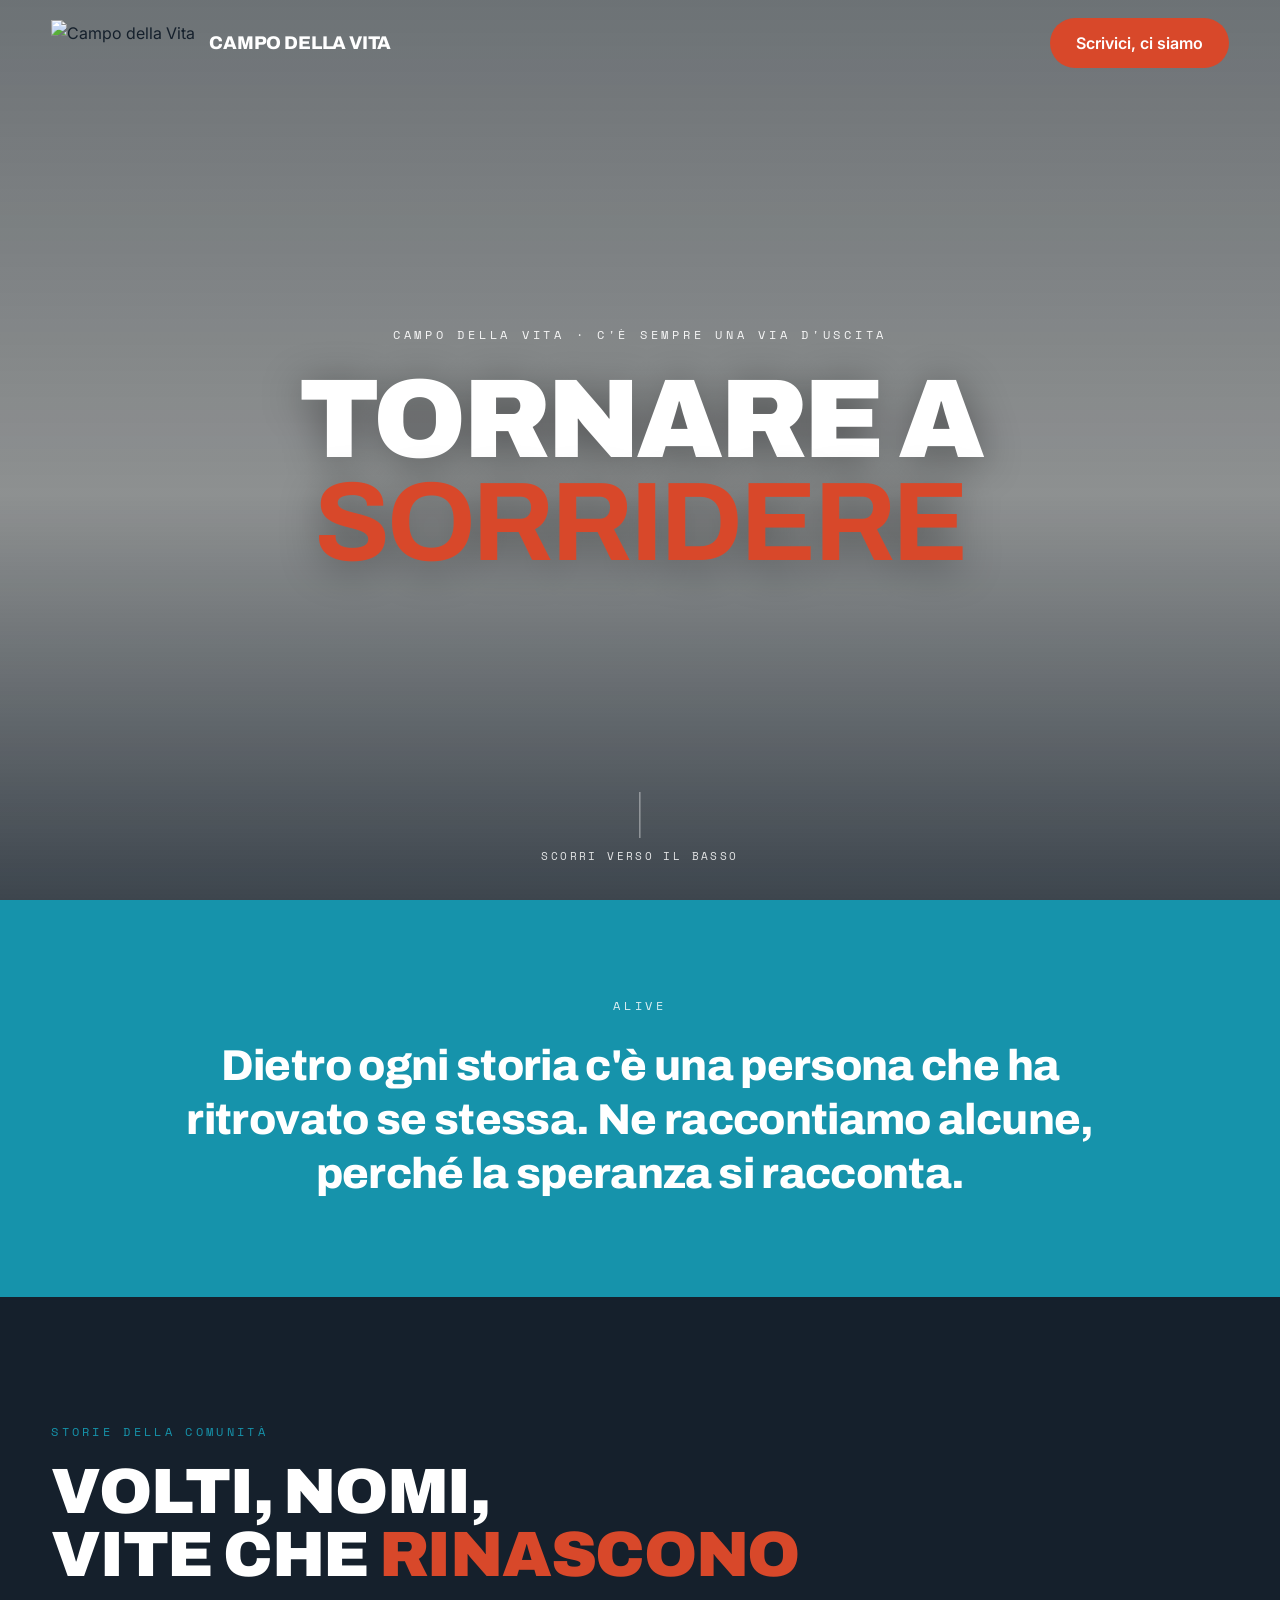
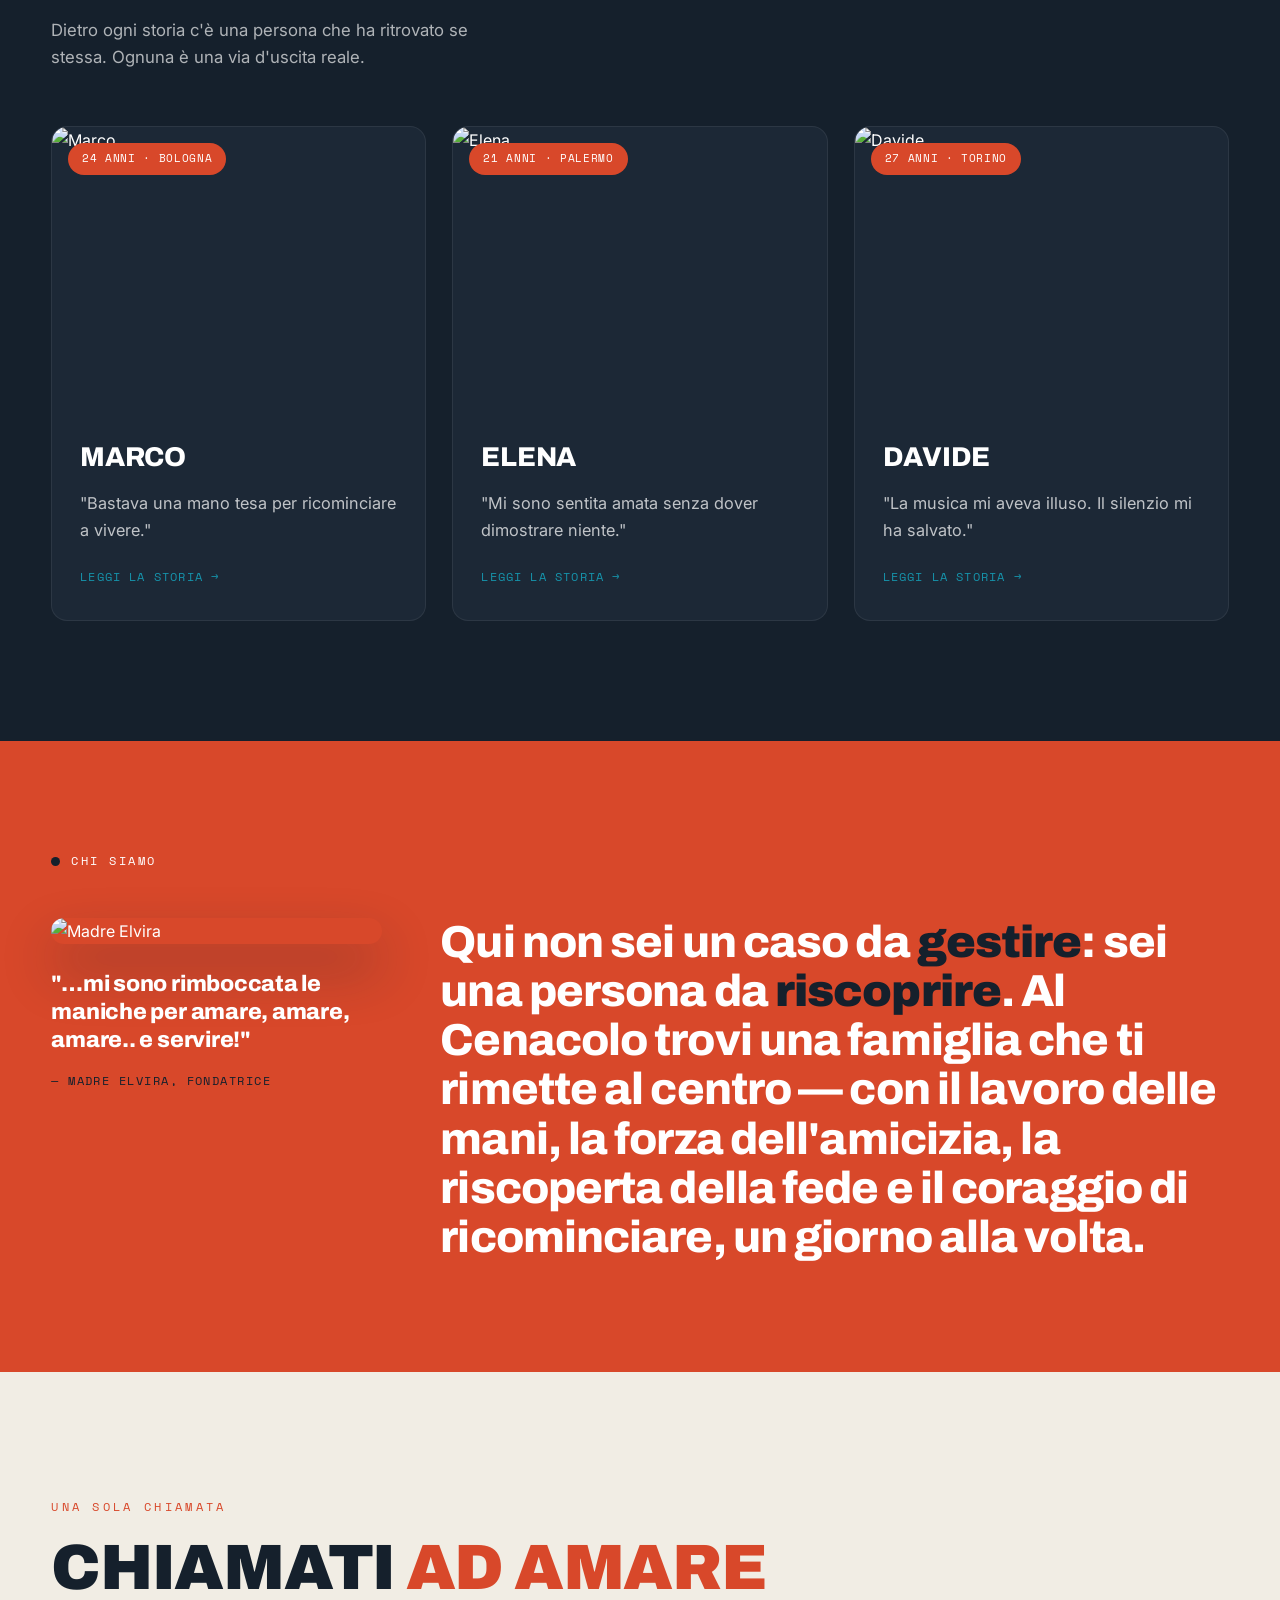
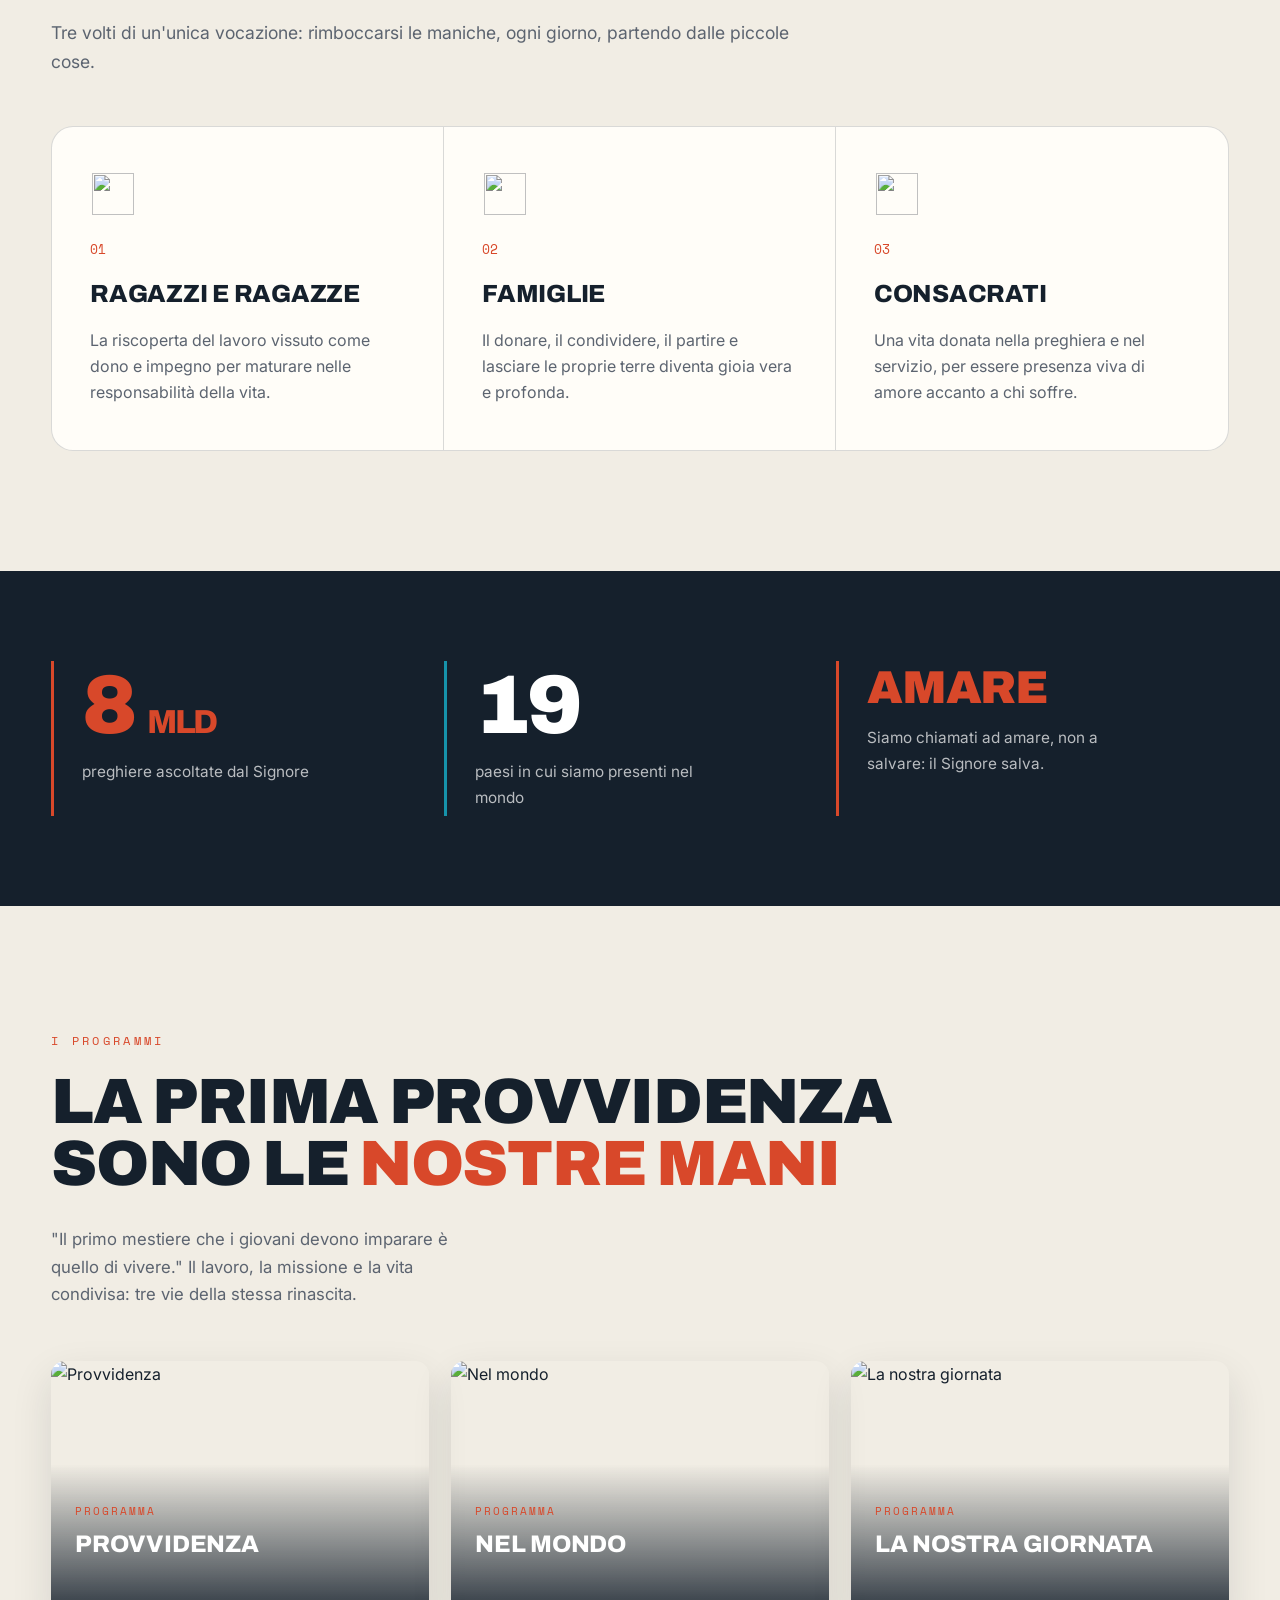
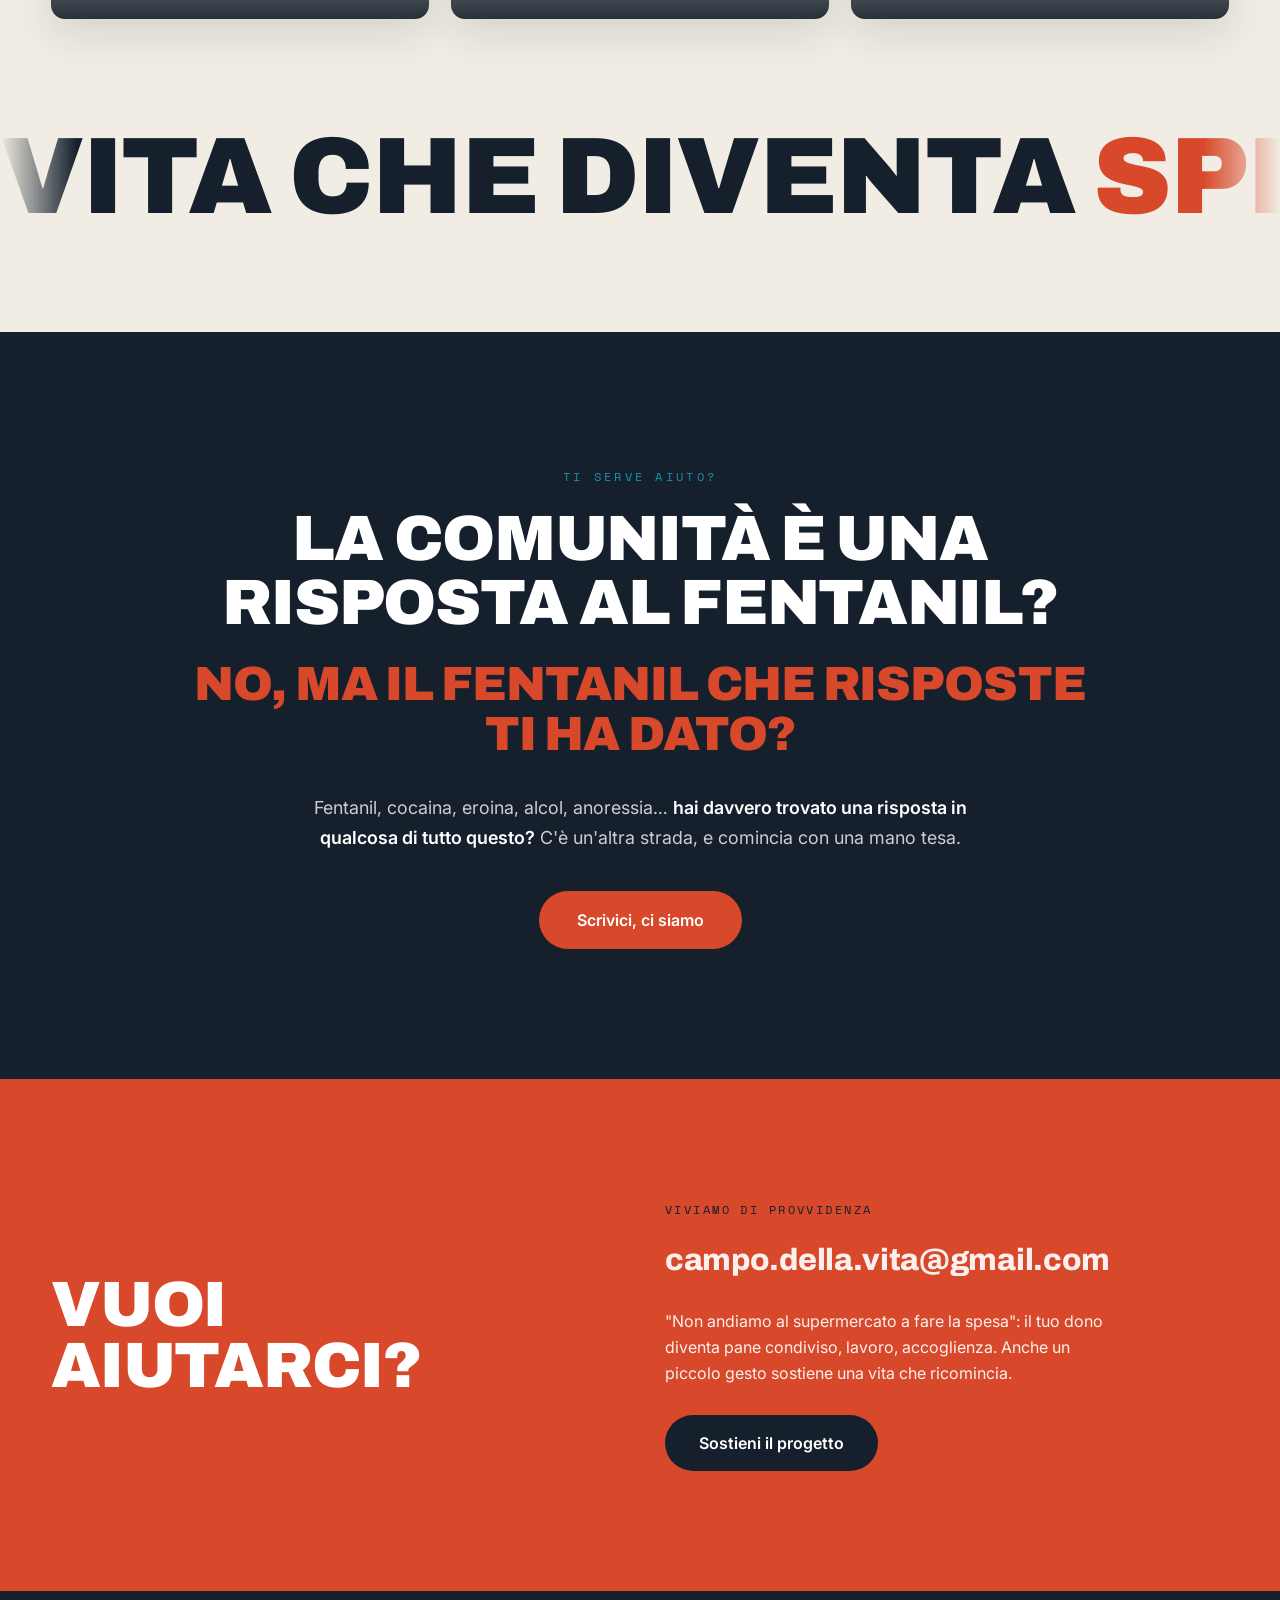
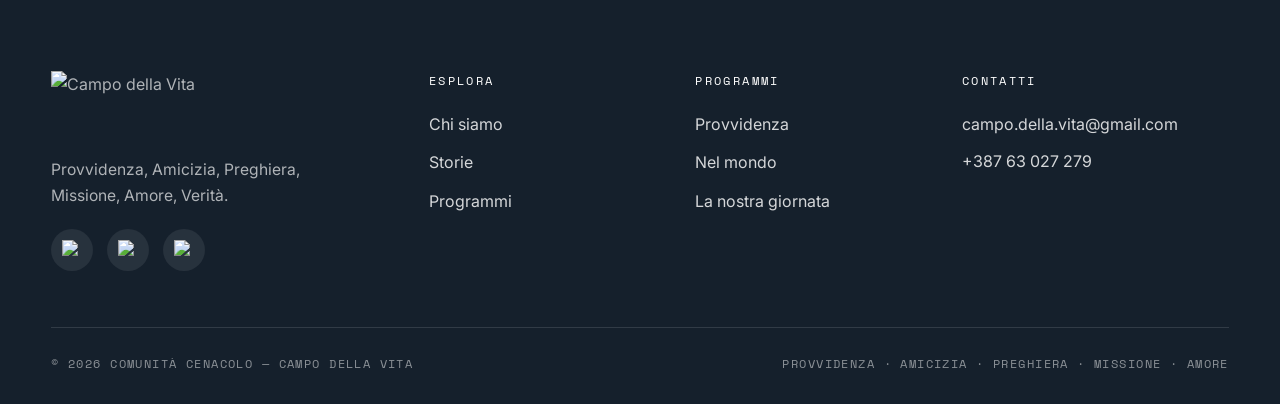
==== commit be8a6bdd: "Restyle editoriale + nuove sezioni e pagine programmi" ====
--- a/index.html
+++ b/index.html
@@ -4,211 +4,193 @@
 <meta charset="UTF-8" />
 <meta name="viewport" content="width=device-width, initial-scale=1.0" />
 <title>Campo della Vita — Comunità Cenacolo</title>
-<meta name="description" content="Campo della Vita — Siamo vivi grazie all'amore. Non sono semplici storie, è vita che diventa speranza." />
+<meta name="description" content="Campo della Vita — C'è sempre una via d'uscita. Vita che diventa speranza." />
 
 <link rel="preconnect" href="https://fonts.googleapis.com">
 <link rel="preconnect" href="https://fonts.gstatic.com" crossorigin>
-<link href="https://fonts.googleapis.com/css2?family=Cormorant+Garamond:ital,wght@0,400;0,500;0,600;0,700;1,400;1,500&family=Inter:wght@300;400;500;600;700&display=swap" rel="stylesheet">
+<link href="https://fonts.googleapis.com/css2?family=Archivo:wght@400;500;600;700;800;900&family=Space+Mono:wght@400;700&family=Inter:wght@300;400;500;600;700&display=swap" rel="stylesheet">
 
 <style>
 :root{
-  --rosso:#9a2228;
-  --rosso-scuro:#6e161b;
-  --rosso-chiaro:#c0363d;
-  --crema:#f7f3ec;
-  --crema-2:#efe8db;
-  --inchiostro:#241c1a;
-  --grigio:#6f6660;
-  --oro:#b8893f;
-  --serif:'Cormorant Garamond', Georgia, serif;
-  --sans:'Inter', system-ui, sans-serif;
+  --ink:#15202c;--ink-2:#1c2836;--orange:#d8482a;--orange-d:#bd3a1f;
+  --teal:#1693ab;--teal-d:#127f93;--cream:#f1ede4;--cream-2:#e7e1d4;
+  --line:rgba(21,32,44,.16);--grigio:#5c6470;
+  --display:'Archivo',system-ui,sans-serif;--mono:'Space Mono',ui-monospace,monospace;--sans:'Inter',system-ui,sans-serif;
 }
 *{margin:0;padding:0;box-sizing:border-box}
 html{scroll-behavior:smooth}
-body{font-family:var(--sans);color:var(--inchiostro);background:var(--crema);line-height:1.65;overflow-x:hidden}
+body{font-family:var(--sans);color:var(--ink);background:var(--cream);line-height:1.65;overflow-x:hidden}
 img{max-width:100%;display:block}
 a{text-decoration:none;color:inherit}
-.wrap{width:min(1200px,92%);margin-inline:auto}
+.wrap{width:min(1240px,92%);margin-inline:auto}
 section{position:relative}
-
-/* ---------- HEADER / NAV ---------- */
-.nav{position:fixed;top:0;left:0;width:100%;z-index:100;padding:22px 0;transition:.4s ease;}
-.nav.scrolled{background:rgba(247,243,236,.96);box-shadow:0 6px 30px rgba(0,0,0,.08);padding:14px 0;backdrop-filter:blur(6px)}
+.eyebrow{display:inline-block;font-family:var(--mono);font-size:.74rem;letter-spacing:.28em;text-transform:uppercase;color:var(--orange);margin-bottom:20px}
+.eyebrow.teal{color:var(--teal)}
+.sec-title{font-family:var(--display);font-weight:900;font-size:clamp(2.3rem,5vw,4.2rem);line-height:.98;letter-spacing:-.02em;text-transform:uppercase}
+.sec-title .it{color:var(--orange)}
+
+/* NAV */
+.nav{position:fixed;top:0;left:0;width:100%;z-index:100;padding:18px 0;transition:.4s ease}
+.nav.scrolled{background:var(--ink);box-shadow:0 8px 30px rgba(0,0,0,.25);padding:12px 0}
 .nav .wrap{display:flex;align-items:center;justify-content:space-between}
-.nav .logo img{height:54px;transition:.4s}
-.nav.scrolled .logo img{height:44px}
-.nav .logo .l-white{display:block}
-.nav .logo .l-red{display:none}
-.nav.scrolled .logo .l-white{display:none}
-.nav.scrolled .logo .l-red{display:block}
-.menu{display:flex;gap:34px;align-items:center;list-style:none}
-.menu a{font-size:.82rem;font-weight:500;letter-spacing:.12em;text-transform:uppercase;color:#fff;position:relative;padding:4px 0;transition:.3s}
-.menu a::after{content:'';position:absolute;left:0;bottom:-2px;width:0;height:2px;background:var(--rosso-chiaro);transition:.3s}
-.menu a:hover::after{width:100%}
-.nav.scrolled .menu a{color:var(--inchiostro)}
-.btn-nav{background:var(--rosso);color:#fff!important;padding:11px 24px;border-radius:40px;letter-spacing:.1em;transition:.3s}
-.btn-nav:hover{background:var(--rosso-scuro);transform:translateY(-2px)}
-.btn-nav::after{display:none!important}
-.burger{display:none;flex-direction:column;gap:5px;cursor:pointer;background:none;border:0}
-.burger span{width:26px;height:2px;background:#fff;transition:.3s}
-.nav.scrolled .burger span{background:var(--inchiostro)}
-
-/* ---------- HERO ---------- */
+.brand{display:flex;align-items:center;gap:14px}
+.brand img{height:46px;transition:.4s}
+.nav.scrolled .brand img{height:40px}
+.brand span{font-family:var(--display);font-weight:800;font-size:1.15rem;letter-spacing:-.01em;color:#fff;text-transform:uppercase}
+.btn-nav{background:var(--orange);color:#fff!important;padding:12px 26px;border-radius:40px;font-weight:600;transition:.3s}
+.btn-nav:hover{background:var(--orange-d);transform:translateY(-2px)}
+
+/* HERO */
 .hero{height:100vh;min-height:620px;position:relative;overflow:hidden;display:flex;align-items:center;justify-content:center;text-align:center;color:#fff}
 .hero-video{position:absolute;inset:0;width:100%;height:100%;overflow:hidden;z-index:-2}
 .hero-video iframe{position:absolute;top:50%;left:50%;width:100vw;height:56.25vw;min-height:100vh;min-width:177.77vh;transform:translate(-50%,-50%) scale(1.4);pointer-events:none}
-.hero::after{content:'';position:absolute;inset:0;background:linear-gradient(180deg,rgba(36,28,26,.55),rgba(110,22,27,.45) 60%,rgba(36,28,26,.75));z-index:-1}
-.hero-inner{max-width:920px;padding:0 20px;animation:fadeUp 1.4s ease both}
-.hero .kick{font-size:.8rem;letter-spacing:.4em;text-transform:uppercase;opacity:.85;margin-bottom:26px}
-.hero h1{font-family:var(--serif);font-weight:500;font-style:italic;font-size:clamp(2.2rem,5.2vw,4.4rem);line-height:1.12;text-shadow:0 4px 40px rgba(0,0,0,.4)}
-.hero h1 b{font-style:normal;font-weight:700}
-.scrolldown{position:absolute;bottom:34px;left:50%;transform:translateX(-50%);font-size:.7rem;letter-spacing:.25em;text-transform:uppercase;opacity:.8;display:flex;flex-direction:column;align-items:center;gap:10px;z-index:2}
+.hero::after{content:'';position:absolute;inset:0;background:linear-gradient(180deg,rgba(21,32,44,.6),rgba(21,32,44,.45) 55%,rgba(21,32,44,.82));z-index:-1}
+.hero-inner{max-width:1000px;padding:0 20px;animation:fadeUp 1.3s ease both}
+.hero .kick{font-family:var(--mono);font-size:.78rem;letter-spacing:.3em;text-transform:uppercase;opacity:.92;margin-bottom:24px}
+.hero h1{font-family:var(--display);font-weight:900;font-size:clamp(3rem,9vw,7rem);line-height:.92;letter-spacing:-.03em;text-transform:uppercase;text-shadow:0 6px 40px rgba(0,0,0,.4)}
+.hero h1 b{color:var(--orange)}
+.scrolldown{position:absolute;bottom:34px;left:50%;transform:translateX(-50%);font-family:var(--mono);font-size:.68rem;letter-spacing:.22em;text-transform:uppercase;opacity:.85;display:flex;flex-direction:column;align-items:center;gap:10px;z-index:2}
 .scrolldown .line{width:1px;height:46px;background:rgba(255,255,255,.7);animation:pulse 1.8s ease-in-out infinite}
 
-/* ---------- SECTION TITLES ---------- */
-.eyebrow{display:inline-block;font-size:.78rem;letter-spacing:.32em;text-transform:uppercase;color:var(--rosso);font-weight:600;margin-bottom:16px}
-.sec-title{font-family:var(--serif);font-weight:600;font-size:clamp(2rem,4vw,3.2rem);line-height:1.12;letter-spacing:-.01em}
-.sec-title .it{font-style:italic;color:var(--rosso)}
-.lead{font-family:var(--serif);font-size:1.5rem;font-style:italic;color:var(--grigio);max-width:760px}
-
-/* ---------- INTRO / PILLARS ---------- */
-.intro{padding:130px 0 90px;text-align:center}
-.intro .lead{margin:18px auto 0}
-.pillars{display:grid;grid-template-columns:repeat(3,1fr);gap:30px;margin-top:70px}
-.pillar{background:#fff;border:1px solid var(--crema-2);border-radius:18px;padding:46px 32px;text-align:center;transition:.4s;box-shadow:0 10px 40px rgba(110,22,27,.04)}
-.pillar:hover{transform:translateY(-8px);box-shadow:0 24px 60px rgba(110,22,27,.12);border-color:transparent}
-.pillar .ic{width:74px;height:74px;margin:0 auto 22px;display:flex;align-items:center;justify-content:center;background:var(--crema);border-radius:50%}
-.pillar .ic img{width:42px;height:42px;object-fit:contain}
-.pillar h3{font-family:var(--serif);font-size:1.7rem;font-weight:600;margin-bottom:10px}
-.pillar p{color:var(--grigio);font-size:.96rem}
-
-/* ---------- ALIVE BANNER ---------- */
-.alive{background:var(--rosso);color:#fff;text-align:center;padding:90px 0;overflow:hidden}
-.alive .big{font-family:var(--serif);font-style:italic;font-size:clamp(.9rem,1.4vw,1.1rem);letter-spacing:.5em;text-transform:uppercase;opacity:.7;margin-bottom:8px}
-.alive h2{font-family:var(--serif);font-weight:600;font-size:clamp(2.2rem,5vw,4rem);line-height:1.1}
-.alive p{font-family:var(--serif);font-style:italic;font-size:1.5rem;margin-top:20px;opacity:.92}
-
-/* ---------- MADRE ELVIRA ---------- */
-.elvira{padding:110px 0}
-.elvira .grid{display:grid;grid-template-columns:.85fr 1.15fr;gap:64px;align-items:center}
-.elvira .photo{position:relative}
-.elvira .photo img{border-radius:20px;width:100%;box-shadow:0 30px 70px rgba(36,28,26,.22)}
-.elvira .photo::before{content:'';position:absolute;inset:-18px -18px auto auto;width:60%;height:60%;border:2px solid var(--rosso-chiaro);border-radius:20px;z-index:-1;top:-18px;right:-18px}
-.elvira blockquote{font-family:var(--serif);font-size:clamp(1.6rem,2.6vw,2.3rem);font-style:italic;line-height:1.4;color:var(--inchiostro)}
-.elvira blockquote .mark{color:var(--rosso);font-size:3rem;line-height:0;vertical-align:-.4em;margin-right:6px}
-.elvira cite{display:block;margin-top:26px;font-style:normal;font-family:var(--sans);font-weight:600;letter-spacing:.04em}
-.elvira cite small{display:block;color:var(--grigio);font-weight:400;letter-spacing:.18em;text-transform:uppercase;font-size:.72rem;margin-top:4px}
-
-/* ---------- STATS ---------- */
-.stats{background:var(--inchiostro);color:#fff;padding:90px 0;background-image:radial-gradient(circle at 20% 20%,rgba(154,34,40,.4),transparent 50%)}
-.stats .grid{display:grid;grid-template-columns:repeat(3,1fr);gap:40px;text-align:center}
-.stat .num{font-family:var(--serif);font-weight:600;font-size:clamp(3rem,6vw,5rem);color:#fff;line-height:1}
-.stat .num span{color:var(--rosso-chiaro)}
-.stat .lab{margin-top:14px;font-size:.92rem;letter-spacing:.04em;color:rgba(255,255,255,.72);max-width:280px;margin-inline:auto}
-.stat:nth-child(3) .num{font-size:clamp(2rem,3.4vw,2.6rem);font-style:italic}
-
-/* ---------- PROVVIDENZA / WORK ---------- */
-.work{padding:115px 0}
-.work .head{display:flex;justify-content:space-between;align-items:flex-end;gap:30px;flex-wrap:wrap;margin-bottom:54px}
-.work .head p{color:var(--grigio);max-width:440px;font-size:1.02rem}
-.gallery{display:grid;grid-template-columns:repeat(3,1fr);gap:24px}
-.card{position:relative;border-radius:16px;overflow:hidden;aspect-ratio:3/2.05;box-shadow:0 16px 40px rgba(36,28,26,.1)}
-.card img{width:100%;height:100%;object-fit:cover;transition:.7s}
-.card:hover img{transform:scale(1.07)}
-.card .cap{position:absolute;inset:auto 0 0 0;padding:26px 24px;background:linear-gradient(180deg,transparent,rgba(36,28,26,.85));color:#fff}
-.card .cap h4{font-family:var(--serif);font-size:1.5rem;font-weight:600}
-.card .cap span{font-size:.78rem;letter-spacing:.2em;text-transform:uppercase;opacity:.85}
-
-/* ---------- TESTIMONIALS ---------- */
-.testi{background:var(--crema-2);padding:110px 0}
-.testi-grid{display:grid;grid-template-columns:repeat(3,1fr);gap:28px;margin-top:56px}
-.tcard{background:#fff;border-radius:18px;padding:38px 34px;display:flex;flex-direction:column;box-shadow:0 12px 40px rgba(36,28,26,.06)}
-.tcard .quote{color:var(--rosso);font-family:var(--serif);font-size:3.4rem;line-height:.4;height:30px}
-.tcard p{font-style:italic;font-family:var(--serif);font-size:1.22rem;color:var(--inchiostro);flex:1;margin:14px 0 26px}
-.tcard .who{display:flex;align-items:center;gap:14px}
-.tcard .who img{width:52px;height:52px;border-radius:50%;object-fit:cover}
-.tcard .who b{font-size:.98rem}
-.tcard .who small{display:block;color:var(--grigio);letter-spacing:.12em;text-transform:uppercase;font-size:.68rem}
-
-/* ---------- STORIE (home) ---------- */
-.stories{padding:115px 0}
+/* ALIVE band (teal) */
+.alive{background:var(--teal);color:#fff;text-align:center;padding:96px 0}
+.alive .tag{font-family:var(--mono);font-size:.78rem;letter-spacing:.32em;text-transform:uppercase;opacity:.85;margin-bottom:22px}
+.alive h2{font-family:var(--display);font-weight:800;font-size:clamp(1.7rem,3.4vw,2.7rem);line-height:1.25;letter-spacing:-.015em;max-width:980px;margin:0 auto}
+
+/* STORIE (dark) */
+.stories{padding:120px 0;background:var(--ink);color:#fff}
 .stories .head{display:flex;justify-content:space-between;align-items:flex-end;gap:30px;flex-wrap:wrap;margin-bottom:54px}
-.stories .head p{color:var(--grigio);max-width:420px;font-size:1.02rem}
-.stories-grid{display:grid;grid-template-columns:repeat(3,1fr);gap:28px}
-.story-card{background:#fff;border-radius:18px;overflow:hidden;box-shadow:0 14px 40px rgba(36,28,26,.07);transition:.4s;display:block}
-.story-card:hover{transform:translateY(-10px);box-shadow:0 30px 70px rgba(110,22,27,.15)}
+.stories .head p{color:rgba(255,255,255,.66);max-width:420px;font-size:1.05rem}
+.stories .sec-title{color:#fff}
+.stories-grid{display:grid;grid-template-columns:repeat(3,1fr);gap:26px}
+.story-card{background:var(--ink-2);border-radius:16px;overflow:hidden;transition:.4s;display:block;border:1px solid rgba(255,255,255,.07)}
+.story-card:hover{transform:translateY(-10px);border-color:var(--orange)}
 .story-card .ph{position:relative;aspect-ratio:4/3;overflow:hidden}
 .story-card .ph img{width:100%;height:100%;object-fit:cover;transition:.7s}
 .story-card:hover .ph img{transform:scale(1.08)}
-.story-card .ph .age{position:absolute;top:16px;left:16px;background:var(--rosso);color:#fff;font-size:.72rem;letter-spacing:.1em;text-transform:uppercase;padding:6px 14px;border-radius:30px;font-weight:600}
+.story-card .ph .age{position:absolute;top:16px;left:16px;background:var(--orange);color:#fff;font-family:var(--mono);font-size:.68rem;letter-spacing:.06em;text-transform:uppercase;padding:7px 14px;border-radius:30px}
 .story-card .bd{padding:28px 28px 32px}
-.story-card .bd h3{font-family:var(--serif);font-size:1.9rem;font-weight:600;margin-bottom:8px}
-.story-card .bd p{color:var(--grigio);font-family:var(--serif);font-style:italic;font-size:1.18rem;line-height:1.4;margin-bottom:18px}
-.story-card .bd .more{font-size:.78rem;letter-spacing:.14em;text-transform:uppercase;color:var(--rosso);font-weight:600;display:inline-flex;align-items:center;gap:8px;transition:.3s}
-.story-card:hover .bd .more{gap:14px}
-
-/* ---------- MARQUEE ---------- */
-.marquee{width:100%;overflow:hidden;white-space:nowrap;padding:10px 0 50px;
+.story-card .bd h3{font-family:var(--display);font-weight:800;font-size:1.7rem;text-transform:uppercase;letter-spacing:-.01em;margin-bottom:10px}
+.story-card .bd p{color:rgba(255,255,255,.72);font-size:1.02rem;margin-bottom:18px}
+.story-card .bd .more{font-family:var(--mono);font-size:.74rem;letter-spacing:.1em;text-transform:uppercase;color:var(--teal);display:inline-flex;align-items:center;gap:8px;transition:.3s}
+.story-card:hover .bd .more{gap:14px;color:var(--orange)}
+
+/* CHI SIAMO (orange + Elvira) */
+.chisiamo{background:var(--orange);color:#fff;padding:110px 0}
+.chisiamo .lab{font-family:var(--mono);font-size:.78rem;letter-spacing:.2em;text-transform:uppercase;display:flex;align-items:center;gap:11px;margin-bottom:46px}
+.chisiamo .lab::before{content:'';width:9px;height:9px;border-radius:50%;background:var(--ink)}
+.chisiamo .grid{display:grid;grid-template-columns:.42fr 1fr;gap:58px;align-items:start}
+.chisiamo .left img{width:100%;border-radius:16px;box-shadow:0 26px 54px rgba(21,32,44,.32);margin-bottom:26px}
+.chisiamo .left blockquote{font-family:var(--display);font-weight:800;font-size:1.4rem;line-height:1.25;letter-spacing:-.01em}
+.chisiamo .left cite{display:block;margin-top:16px;font-family:var(--mono);font-size:.76rem;letter-spacing:.12em;text-transform:uppercase;font-style:normal;color:var(--ink)}
+.chisiamo .right h2{font-family:var(--display);font-weight:800;font-size:clamp(1.9rem,3.5vw,3.1rem);line-height:1.1;letter-spacing:-.02em}
+.chisiamo .right h2 b{color:var(--ink);font-weight:900}
+
+/* TRE SEZIONI / PILLARS (cream, outlined) */
+.pillars-sec{padding:120px 0}
+.pillars-sec .head{margin-bottom:50px;max-width:760px}
+.pillars-sec .head p{color:var(--grigio);font-size:1.1rem;margin-top:18px}
+.steps{border:1.5px solid var(--line);border-radius:22px;display:grid;grid-template-columns:repeat(3,1fr);overflow:hidden;background:#fffdf8}
+.step{padding:44px 38px}
+.step:not(:last-child){border-right:1.5px solid var(--line)}
+.step .ic{width:46px;height:46px;margin-bottom:22px;display:flex;align-items:center;justify-content:center}
+.step .ic img{width:42px;height:42px;object-fit:contain}
+.step .n{font-family:var(--mono);font-size:.8rem;color:var(--orange);margin-bottom:14px;display:block}
+.step h3{font-family:var(--display);font-weight:800;font-size:1.55rem;text-transform:uppercase;letter-spacing:-.01em;margin-bottom:12px}
+.step p{color:var(--grigio);font-size:1rem}
+
+/* STATS (dark) */
+.stats{background:var(--ink);color:#fff;padding:90px 0}
+.stats .grid{display:grid;grid-template-columns:repeat(3,1fr);gap:0}
+.stat{padding:6px 0 6px 28px;border-left:3px solid var(--orange)}
+.stat:nth-child(2){border-left-color:var(--teal)}
+.stat .num{font-family:var(--display);font-weight:900;font-size:clamp(3rem,6.5vw,5.6rem);line-height:.92;letter-spacing:-.03em}
+.stat:nth-child(2) .num{color:#fff}
+.stat:nth-child(1) .num,.stat:nth-child(3) .num{color:var(--orange)}
+.stat .num small{font-size:.4em;font-weight:800}
+.stat:nth-child(3) .num{font-size:clamp(2.2rem,3.6vw,3rem);text-transform:uppercase}
+.stat .lab{margin-top:16px;font-size:.96rem;color:rgba(255,255,255,.7);max-width:260px}
+
+/* PROGRAMMI / WORK (cream) */
+.work{padding:120px 0 90px}
+.work .head{display:flex;justify-content:space-between;align-items:flex-end;gap:30px;flex-wrap:wrap;margin-bottom:52px}
+.work .head p{color:var(--grigio);max-width:440px;font-size:1.05rem}
+.gallery{display:grid;grid-template-columns:repeat(3,1fr);gap:22px}
+.card{position:relative;border-radius:14px;overflow:hidden;aspect-ratio:3/2.05;box-shadow:0 16px 40px rgba(21,32,44,.12);display:block}
+.card img{width:100%;height:100%;object-fit:cover;transition:.7s}
+.card:hover img{transform:scale(1.07)}
+.card .cap{position:absolute;inset:0;display:flex;flex-direction:column;justify-content:flex-end;padding:26px 24px;background:linear-gradient(180deg,transparent 40%,rgba(21,32,44,.92));color:#fff}
+.card .cap span{font-family:var(--mono);font-size:.7rem;letter-spacing:.18em;text-transform:uppercase;color:var(--orange)}
+.card .cap h4{font-family:var(--display);font-weight:800;font-size:1.5rem;text-transform:uppercase;letter-spacing:-.01em;margin-top:4px}
+.card .cap .more{font-family:var(--mono);font-size:.72rem;letter-spacing:.08em;text-transform:uppercase;color:#fff;margin-top:10px;opacity:0;transform:translateY(8px);transition:.4s}
+.card:hover .cap .more{opacity:1;transform:none}
+
+/* MARQUEE */
+.marquee{width:100%;overflow:hidden;white-space:nowrap;padding:14px 0 100px;
   -webkit-mask-image:linear-gradient(90deg,transparent,#000 6%,#000 94%,transparent);
   mask-image:linear-gradient(90deg,transparent,#000 6%,#000 94%,transparent)}
 .marquee-track{display:inline-flex;align-items:center;will-change:transform;animation:marquee 26s linear infinite}
 .marquee:hover .marquee-track{animation-play-state:paused}
-.marquee-track span{font-family:var(--serif);font-weight:600;font-size:clamp(2.8rem,9vw,7.5rem);line-height:1.05;color:var(--rosso);padding-right:.35em;letter-spacing:-.01em}
-.marquee-track span i{font-style:italic;color:var(--inchiostro)}
-.marquee-track span b{color:var(--rosso-chiaro);font-weight:400;margin-left:.3em}
-@keyframes marquee{from{transform:translateX(0)}to{transform:translateX(-50%)}}
-
-/* ---------- CTA ---------- */
-.cta{padding:0}
-.cta .grid{display:grid;grid-template-columns:1fr 1fr}
-.cta .panel{padding:90px 8%;text-align:center;color:#fff;transition:.4s}
-.cta .one{background:var(--rosso-scuro)}
-.cta .two{background:var(--rosso)}
-.cta .panel:hover{padding-bottom:100px;padding-top:80px}
-.cta .panel h3{font-family:var(--serif);font-size:clamp(1.8rem,3vw,2.6rem);font-weight:600;margin-bottom:22px}
-.cta .panel p{opacity:.9;max-width:420px;margin:0 auto 30px}
-.btn-light{display:inline-block;background:#fff;color:var(--rosso)!important;padding:14px 36px;border-radius:40px;font-weight:600;letter-spacing:.08em;text-transform:uppercase;font-size:.8rem;transition:.3s}
-.btn-light:hover{transform:translateY(-3px);box-shadow:0 14px 30px rgba(0,0,0,.25)}
-
-/* ---------- FOOTER ---------- */
-footer{background:var(--inchiostro);color:rgba(255,255,255,.72);padding:80px 0 30px}
-.foot-grid{display:grid;grid-template-columns:1.4fr 1fr 1fr 1.1fr;gap:44px}
-.foot-grid img.flogo{height:74px;margin-bottom:22px}
-footer h5{color:#fff;font-family:var(--serif);font-size:1.3rem;margin-bottom:18px;font-weight:600}
+.marquee-track span{font-family:var(--display);font-weight:900;font-size:clamp(2.6rem,8.5vw,7rem);line-height:1;text-transform:uppercase;letter-spacing:-.02em;color:var(--ink);padding-right:.3em}
+.marquee-track span i{font-style:normal;color:var(--orange)}
+.marquee-track span b{color:var(--teal);font-weight:900;margin-left:.25em}
+
+/* TI SERVE AIUTO (dark) */
+.aiuto{background:var(--ink);color:#fff;padding:130px 0;text-align:center}
+.aiuto h2{font-family:var(--display);font-weight:900;font-size:clamp(2rem,5vw,4rem);line-height:1;text-transform:uppercase;letter-spacing:-.02em;max-width:900px;margin:0 auto}
+.aiuto .resp{font-family:var(--display);font-weight:900;font-size:clamp(1.6rem,4vw,3rem);line-height:1.05;text-transform:uppercase;letter-spacing:-.02em;color:var(--orange);margin:24px auto 0;max-width:900px}
+.aiuto .sub{max-width:660px;margin:34px auto 0;color:rgba(255,255,255,.78);font-size:1.12rem}
+.aiuto .sub b{color:#fff;font-weight:600}
+.aiuto .btn{display:inline-block;margin-top:38px;background:var(--orange);color:#fff;padding:16px 38px;border-radius:40px;font-weight:600;transition:.3s}
+.aiuto .btn:hover{background:var(--orange-d);transform:translateY(-3px)}
+
+/* VUOI AIUTARCI (orange CTA) */
+.cta{background:var(--orange);color:#fff;padding:120px 0}
+.cta .grid{display:grid;grid-template-columns:1fr 1fr;gap:50px;align-items:center}
+.cta h3{font-family:var(--display);font-weight:900;font-size:clamp(2.4rem,5vw,4rem);line-height:.96;text-transform:uppercase;letter-spacing:-.02em}
+.cta .lab{font-family:var(--mono);font-size:.76rem;letter-spacing:.2em;text-transform:uppercase;color:var(--ink);margin-bottom:16px}
+.cta .email{font-family:var(--display);font-weight:800;font-size:clamp(1.4rem,2.4vw,2rem);letter-spacing:-.01em;margin-bottom:22px;word-break:break-word}
+.cta p{color:rgba(255,255,255,.92);max-width:460px;margin-bottom:28px}
+.btn-dark{display:inline-block;background:var(--ink);color:#fff!important;padding:15px 34px;border-radius:40px;font-weight:600;transition:.3s}
+.btn-dark:hover{transform:translateY(-3px);box-shadow:0 16px 34px rgba(0,0,0,.3)}
+
+/* FOOTER */
+footer{background:var(--ink);color:rgba(255,255,255,.66);padding:80px 0 30px}
+.foot-grid{display:grid;grid-template-columns:1.5fr 1fr 1fr 1.2fr;gap:44px}
+.foot-grid img.flogo{height:64px;margin-bottom:22px}
+.foot-grid .col0 p{font-size:.98rem;max-width:300px}
+footer h5{color:#fff;font-family:var(--mono);font-size:.74rem;letter-spacing:.2em;text-transform:uppercase;margin-bottom:20px;font-weight:400}
 footer ul{list-style:none}
-footer li{margin-bottom:11px}
-footer a:hover{color:#fff}
-footer .col p{font-size:.95rem;margin-bottom:10px}
-.socials{display:flex;gap:14px;margin-top:18px}
+footer li{margin-bottom:12px}
+footer .col a{font-size:1rem;color:rgba(255,255,255,.82)}
+footer a:hover{color:var(--orange)}
+footer .col p{font-size:1rem;margin-bottom:11px}
+.socials{display:flex;gap:14px;margin-top:20px}
 .socials a{width:42px;height:42px;border-radius:50%;background:rgba(255,255,255,.08);display:flex;align-items:center;justify-content:center;transition:.3s}
-.socials a:hover{background:var(--rosso)}
+.socials a:hover{background:var(--orange)}
 .socials img{width:20px;height:20px;object-fit:contain}
-.foot-bottom{border-top:1px solid rgba(255,255,255,.1);margin-top:56px;padding-top:26px;display:flex;justify-content:space-between;flex-wrap:wrap;gap:14px;font-size:.82rem}
-.foot-words{display:flex;gap:18px;flex-wrap:wrap;color:rgba(255,255,255,.5);letter-spacing:.14em;text-transform:uppercase;font-size:.7rem}
-
-/* ---------- ANIM ---------- */
+.foot-bottom{border-top:1px solid rgba(255,255,255,.12);margin-top:56px;padding-top:26px;display:flex;justify-content:space-between;flex-wrap:wrap;gap:14px;font-family:var(--mono);font-size:.74rem;letter-spacing:.12em;text-transform:uppercase;color:rgba(255,255,255,.5)}
+
+/* ANIM */
 .reveal{opacity:0;transform:translateY(40px);transition:.9s cubic-bezier(.2,.7,.2,1)}
 .reveal.in{opacity:1;transform:none}
 @keyframes fadeUp{from{opacity:0;transform:translateY(40px)}to{opacity:1;transform:none}}
 @keyframes pulse{0%,100%{opacity:.3;transform:scaleY(.6)}50%{opacity:1;transform:scaleY(1)}}
-
-/* ---------- RESPONSIVE ---------- */
+@keyframes marquee{from{transform:translateX(0)}to{transform:translateX(-50%)}}
+
+/* RESPONSIVE */
 @media(max-width:960px){
-  .menu{position:fixed;inset:0 0 0 auto;width:min(320px,80%);background:var(--rosso-scuro);flex-direction:column;justify-content:center;gap:26px;transform:translateX(100%);transition:.4s;padding:40px}
-  .menu.open{transform:none}
-  .menu a{color:#fff!important;font-size:1rem}
-  .burger{display:flex;z-index:101}
-  .pillars,.gallery,.testi-grid,.stats .grid,.stories-grid{grid-template-columns:1fr}
-  .stories .head{flex-direction:column;align-items:flex-start}
-  .elvira .grid{grid-template-columns:1fr;gap:40px}
-  .elvira .photo{max-width:440px;margin:0 auto}
-  .cta .grid{grid-template-columns:1fr}
+  .brand span{display:none}
+  .steps,.gallery,.stats .grid,.stories-grid,.cta .grid{grid-template-columns:1fr}
+  .step:not(:last-child){border-right:0;border-bottom:1.5px solid var(--line)}
+  .stat{border-left:0;border-top:3px solid var(--orange);padding:20px 0 0}
+  .stat:nth-child(2){border-top-color:var(--teal)}
+  .chisiamo .grid{grid-template-columns:1fr;gap:38px}
+  .chisiamo .left{max-width:420px}
+  .work .head,.stories .head{flex-direction:column;align-items:flex-start}
   .foot-grid{grid-template-columns:1fr 1fr;gap:34px}
 }
-@media(max-width:560px){
-  .foot-grid{grid-template-columns:1fr}
-  .work .head{flex-direction:column;align-items:flex-start}
-}
+@media(max-width:560px){.foot-grid{grid-template-columns:1fr}}
 </style>
 </head>
 <body>
@@ -216,19 +198,11 @@
 <!-- NAV -->
 <nav class="nav" id="nav">
   <div class="wrap">
-    <a href="#top" class="logo">
-      <img class="l-white" src="https://www.campodellavita.com/wp-content/uploads/2025/02/LOGO-HEADER-BIANCO-WEB-e1779092010488.png" alt="Campo della Vita" />
-      <img class="l-red" src="https://www.campodellavita.com/wp-content/uploads/2025/02/LOGO-HEADER-ROSSO-WEB-e1779088622341.png" alt="Campo della Vita" />
+    <a href="#top" class="brand">
+      <img src="https://www.campodellavita.com/wp-content/uploads/2025/02/LOGO-HEADER-BIANCO-WEB-e1779092010488.png" alt="Campo della Vita" />
+      <span>Campo della Vita</span>
     </a>
-    <ul class="menu" id="menu">
-      <li><a href="#top">Home</a></li>
-      <li><a href="#missione">Missione</a></li>
-      <li><a href="#elvira">Madre Elvira</a></li>
-      <li><a href="#provvidenza">Provvidenza</a></li>
-      <li><a href="#storie">Storie</a></li>
-      <li><a href="#aiutaci" class="btn-nav">Contattaci</a></li>
-    </ul>
-    <button class="burger" id="burger" aria-label="Menu"><span></span><span></span><span></span></button>
+    <a href="#aiuto" class="btn-nav">Scrivici, ci siamo</a>
   </div>
 </nav>
 
@@ -238,111 +212,29 @@
     <iframe src="https://www.youtube.com/embed/NdUyCFnhb6g?autoplay=1&mute=1&loop=1&controls=0&showinfo=0&rel=0&playlist=NdUyCFnhb6g&playsinline=1&modestbranding=1" title="Campo della Vita" frameborder="0" allow="autoplay; encrypted-media" allowfullscreen></iframe>
   </div>
   <div class="hero-inner">
-    <p class="kick">Comunità Cenacolo · Campo della Vita</p>
-    <h1>"…mi sono rimboccata le maniche per <b>amare, amare, amare</b>.. e servire!"</h1>
+    <p class="kick">Campo della Vita · C'è sempre una via d'uscita</p>
+    <h1>Tornare a <b>sorridere</b></h1>
   </div>
   <div class="scrolldown"><span class="line"></span>Scorri verso il basso</div>
 </header>
 
-<!-- INTRO / PILLARS -->
-<section class="intro reveal" id="missione">
-  <div class="wrap">
-    <span class="eyebrow">Chi siamo</span>
-    <h2 class="sec-title">Non sono semplici storie,<br><span class="it">è vita che diventa speranza.</span></h2>
-    <p class="lead">Ragazzi e ragazze, consacrati e famiglie: una sola chiamata ad amare e a servire, ogni giorno, partendo dalle piccole cose.</p>
-
-    <div class="pillars">
-      <div class="pillar">
-        <div class="ic"><img src="https://www.campodellavita.com/wp-content/uploads/2025/03/icon2-home-1.png" alt=""></div>
-        <h3>Ragazzi e ragazze</h3>
-        <p>La riscoperta del lavoro vissuto come dono e impegno per maturare nelle responsabilità della vita.</p>
-      </div>
-      <div class="pillar">
-        <div class="ic"><img src="https://www.campodellavita.com/wp-content/uploads/2026/05/CONSACRATI-1-e1778587185350.png" alt=""></div>
-        <h3>Consacrati</h3>
-        <p>Una vita donata nella preghiera e nel servizio, per essere presenza viva di amore accanto a chi soffre.</p>
-      </div>
-      <div class="pillar">
-        <div class="ic"><img src="https://www.campodellavita.com/wp-content/uploads/2026/05/famiglie-1.0-64x64.png" alt=""></div>
-        <h3>Famiglie</h3>
-        <p>Il donare, il condividere, il partire e lasciare le proprie terre diventa gioia vera e profonda.</p>
-      </div>
-    </div>
-  </div>
-</section>
-
-<!-- ALIVE BANNER -->
+<!-- ALIVE -->
 <section class="alive">
   <div class="wrap reveal">
-    <p class="big">Alive</p>
-    <h2>Siamo vivi grazie all'amore</h2>
-    <p>ti raccontiamo… ascolta.</p>
-  </div>
-</section>
-
-<!-- MADRE ELVIRA -->
-<section class="elvira" id="elvira">
-  <div class="wrap">
-    <div class="grid reveal">
-      <div class="photo">
-        <img src="https://www.campodellavita.com/wp-content/uploads/2026/04/madre-elvira-ok.jpg" alt="Madre Elvira" />
-      </div>
-      <div>
-        <span class="eyebrow">La nostra origine</span>
-        <blockquote><span class="mark">"</span>…non è stata sicuramente una mia idea. Ciò che sta accadendo, la storia che stiamo vivendo, non poteva nascere dalle idee o dalle intuizioni di una povera donna come me.</blockquote>
-        <cite>Madre Elvira<small>Fondatrice · Comunità Cenacolo</small></cite>
-      </div>
-    </div>
-  </div>
-</section>
-
-<!-- STATS -->
-<section class="stats">
-  <div class="wrap">
-    <div class="grid reveal">
-      <div class="stat"><div class="num"><span data-count="8">0</span> mld</div><div class="lab">preghiere ascoltate dal Signore</div></div>
-      <div class="stat"><div class="num"><span data-count="19">0</span></div><div class="lab">paesi in cui siamo presenti nel mondo</div></div>
-      <div class="stat"><div class="num">Amare</div><div class="lab">Siamo chiamati ad amare, non a salvare: il Signore salva.</div></div>
-    </div>
-  </div>
-</section>
-
-<!-- PROVVIDENZA / WORK -->
-<section class="work" id="provvidenza">
+    <p class="tag">Alive</p>
+    <h2>Dietro ogni storia c'è una persona che ha ritrovato se stessa. Ne raccontiamo alcune, perché la speranza si racconta.</h2>
+  </div>
+</section>
+
+<!-- STORIE -->
+<section class="stories" id="storie">
   <div class="wrap">
     <div class="head reveal">
       <div>
-        <span class="eyebrow">La Provvidenza</span>
-        <h2 class="sec-title">La prima provvidenza<br><span class="it">sono le nostre mani.</span></h2>
-      </div>
-      <p>"Il primo mestiere che i giovani devono imparare è quello di vivere." Il lavoro, la terra e la condivisione: così la vita rinasce ogni giorno.</p>
-    </div>
-    <div class="gallery reveal">
-      <a class="card" href="#">
-        <img src="https://www.campodellavita.com/wp-content/uploads/2026/05/LAVORO-2-scaled-630x430.png" alt="Il lavoro">
-        <div class="cap"><span>Provvidenza</span><h4>Il lavoro come dono</h4></div>
-      </a>
-      <a class="card" href="#">
-        <img src="https://www.campodellavita.com/wp-content/uploads/2026/05/LIBERIA-AFRICA-FOTO-630x430.png" alt="Nel mondo">
-        <div class="cap"><span>Missione</span><h4>Nel mondo</h4></div>
-      </a>
-      <a class="card" href="#">
-        <img src="https://www.campodellavita.com/wp-content/uploads/2026/05/DSC_3160-scaled-630x430.jpg" alt="La nostra giornata">
-        <div class="cap"><span>Ogni giorno</span><h4>La nostra giornata</h4></div>
-      </a>
-    </div>
-  </div>
-</section>
-
-<!-- STORIE -->
-<section class="stories" id="storie">
-  <div class="wrap">
-    <div class="head reveal">
-      <div>
-        <span class="eyebrow">Storie della comunità</span>
-        <h2 class="sec-title">Volti, nomi,<br><span class="it">vite che rinascono.</span></h2>
-      </div>
-      <p>Dietro ogni storia c'è una persona che ha ritrovato se stessa. Ne raccontiamo alcune, perché la speranza si racconta.</p>
+        <span class="eyebrow teal">Storie della comunità</span>
+        <h2 class="sec-title">Volti, nomi,<br>vite che <span class="it">rinascono</span></h2>
+      </div>
+      <p>Dietro ogni storia c'è una persona che ha ritrovato se stessa. Ognuna è una via d'uscita reale.</p>
     </div>
     <div class="stories-grid reveal">
       <a class="story-card" href="storia-marco.html">
@@ -382,69 +274,130 @@
   </div>
 </section>
 
-<!-- TESTIMONIALS -->
-<section class="testi" id="testimonianze">
-  <div class="wrap">
-    <div class="reveal" style="text-align:center">
-      <span class="eyebrow">Testimonianze</span>
-    </div>
-  </div>
-
-  <div class="marquee" aria-label="Vita che diventa speranza">
-    <div class="marquee-track">
-      <span>Vita che diventa <i>speranza</i><b>·</b></span>
-      <span>Vita che diventa <i>speranza</i><b>·</b></span>
-      <span>Vita che diventa <i>speranza</i><b>·</b></span>
-      <span>Vita che diventa <i>speranza</i><b>·</b></span>
-      <span aria-hidden="true">Vita che diventa <i>speranza</i><b>·</b></span>
-      <span aria-hidden="true">Vita che diventa <i>speranza</i><b>·</b></span>
-      <span aria-hidden="true">Vita che diventa <i>speranza</i><b>·</b></span>
-      <span aria-hidden="true">Vita che diventa <i>speranza</i><b>·</b></span>
-    </div>
-  </div>
-
-  <div class="wrap">
-    <div class="testi-grid reveal">
-      <div class="tcard">
-        <div class="quote">"</div>
-        <p>Ringrazio di cuore Madre Elvira perché oggi posso essere qui, parte viva di questa bella storia.</p>
-        <div class="who">
-          <img src="https://www.campodellavita.com/wp-content/uploads/2026/05/Screenshot-2026-05-18-at-09.58.14-126x126.png" alt="Mirko">
-          <span><b>Mirko</b><small>Comunità</small></span>
-        </div>
-      </div>
-      <div class="tcard">
-        <div class="quote">"</div>
-        <p>Dopo tanto tempo ho sperimentato l'amore, l'amore di un Dio Padre, un amore pulito e sano, un amore vero.</p>
-        <div class="who">
-          <img src="https://www.campodellavita.com/wp-content/uploads/2026/05/Screenshot-2026-05-18-at-11.09.15-126x126.png" alt="Paula">
-          <span><b>Paula</b><small>Comunità</small></span>
-        </div>
-      </div>
-      <div class="tcard">
-        <div class="quote">"</div>
-        <p>La missione è la mia palestra costante nell'amore, partendo ogni giorno dalle piccole cose.</p>
-        <div class="who">
-          <img src="https://www.campodellavita.com/wp-content/uploads/2026/05/Screenshot-2026-05-18-at-14.00.48-126x126.png" alt="Sour Marica">
-          <span><b>Sour Marica</b><small>Consacrata</small></span>
-        </div>
-      </div>
-    </div>
-  </div>
-</section>
-
-<!-- CTA -->
+<!-- CHI SIAMO (orange + Madre Elvira) -->
+<section class="chisiamo" id="missione">
+  <div class="wrap">
+    <div class="lab reveal">Chi siamo</div>
+    <div class="grid reveal">
+      <div class="left">
+        <img src="https://www.campodellavita.com/wp-content/uploads/2026/04/madre-elvira-ok.jpg" alt="Madre Elvira">
+        <blockquote>"…mi sono rimboccata le maniche per amare, amare, amare.. e servire!"</blockquote>
+        <cite>— Madre Elvira, fondatrice</cite>
+      </div>
+      <div class="right">
+        <h2>Qui non sei un caso da <b>gestire</b>: sei una persona da <b>riscoprire</b>. Al Cenacolo trovi una famiglia che ti rimette al centro — con il lavoro delle mani, la forza dell'amicizia, la riscoperta della fede e il coraggio di ricominciare, un giorno alla volta.</h2>
+      </div>
+    </div>
+  </div>
+</section>
+
+<!-- TRE SEZIONI -->
+<section class="pillars-sec">
+  <div class="wrap">
+    <div class="head reveal">
+      <span class="eyebrow">Una sola chiamata</span>
+      <h2 class="sec-title">Chiamati <span class="it">ad amare</span></h2>
+      <p>Tre volti di un'unica vocazione: rimboccarsi le maniche, ogni giorno, partendo dalle piccole cose.</p>
+    </div>
+    <div class="steps reveal">
+      <div class="step">
+        <div class="ic"><img src="https://www.campodellavita.com/wp-content/uploads/2025/03/icon2-home-1.png" alt=""></div>
+        <span class="n">01</span>
+        <h3>Ragazzi e ragazze</h3>
+        <p>La riscoperta del lavoro vissuto come dono e impegno per maturare nelle responsabilità della vita.</p>
+      </div>
+      <div class="step">
+        <div class="ic"><img src="https://www.campodellavita.com/wp-content/uploads/2026/05/famiglie-1.0-64x64.png" alt=""></div>
+        <span class="n">02</span>
+        <h3>Famiglie</h3>
+        <p>Il donare, il condividere, il partire e lasciare le proprie terre diventa gioia vera e profonda.</p>
+      </div>
+      <div class="step">
+        <div class="ic"><img src="https://www.campodellavita.com/wp-content/uploads/2026/05/CONSACRATI-1-e1778587185350.png" alt=""></div>
+        <span class="n">03</span>
+        <h3>Consacrati</h3>
+        <p>Una vita donata nella preghiera e nel servizio, per essere presenza viva di amore accanto a chi soffre.</p>
+      </div>
+    </div>
+  </div>
+</section>
+
+<!-- STATS -->
+<section class="stats">
+  <div class="wrap">
+    <div class="grid reveal">
+      <div class="stat"><div class="num"><span data-count="8">0</span> <small>MLD</small></div><div class="lab">preghiere ascoltate dal Signore</div></div>
+      <div class="stat"><div class="num"><span data-count="19">0</span></div><div class="lab">paesi in cui siamo presenti nel mondo</div></div>
+      <div class="stat"><div class="num">Amare</div><div class="lab">Siamo chiamati ad amare, non a salvare: il Signore salva.</div></div>
+    </div>
+  </div>
+</section>
+
+<!-- PROGRAMMI -->
+<section class="work" id="provvidenza">
+  <div class="wrap">
+    <div class="head reveal">
+      <div>
+        <span class="eyebrow">I programmi</span>
+        <h2 class="sec-title">La prima provvidenza<br>sono le <span class="it">nostre mani</span></h2>
+      </div>
+      <p>"Il primo mestiere che i giovani devono imparare è quello di vivere." Il lavoro, la missione e la vita condivisa: tre vie della stessa rinascita.</p>
+    </div>
+    <div class="gallery reveal">
+      <a class="card" href="provvidenza.html">
+        <img src="https://www.campodellavita.com/wp-content/uploads/2026/05/LAVORO-2-scaled-630x430.png" alt="Provvidenza">
+        <div class="cap"><span>Programma</span><h4>Provvidenza</h4><span class="more">Scopri di più →</span></div>
+      </a>
+      <a class="card" href="nel-mondo.html">
+        <img src="https://www.campodellavita.com/wp-content/uploads/2026/05/LIBERIA-AFRICA-FOTO-630x430.png" alt="Nel mondo">
+        <div class="cap"><span>Programma</span><h4>Nel mondo</h4><span class="more">Scopri di più →</span></div>
+      </a>
+      <a class="card" href="la-nostra-giornata.html">
+        <img src="https://www.campodellavita.com/wp-content/uploads/2026/05/DSC_3160-scaled-630x430.jpg" alt="La nostra giornata">
+        <div class="cap"><span>Programma</span><h4>La nostra giornata</h4><span class="more">Scopri di più →</span></div>
+      </a>
+    </div>
+  </div>
+</section>
+
+<!-- MARQUEE -->
+<div class="marquee" aria-label="Vita che diventa speranza">
+  <div class="marquee-track">
+    <span>Vita che diventa <i>speranza</i><b>·</b></span>
+    <span>Vita che diventa <i>speranza</i><b>·</b></span>
+    <span>Vita che diventa <i>speranza</i><b>·</b></span>
+    <span>Vita che diventa <i>speranza</i><b>·</b></span>
+    <span aria-hidden="true">Vita che diventa <i>speranza</i><b>·</b></span>
+    <span aria-hidden="true">Vita che diventa <i>speranza</i><b>·</b></span>
+    <span aria-hidden="true">Vita che diventa <i>speranza</i><b>·</b></span>
+    <span aria-hidden="true">Vita che diventa <i>speranza</i><b>·</b></span>
+  </div>
+</div>
+
+<!-- TI SERVE AIUTO -->
+<section class="aiuto" id="aiuto">
+  <div class="wrap reveal">
+    <span class="eyebrow teal">Ti serve aiuto?</span>
+    <h2>La comunità è una risposta al Fentanil?</h2>
+    <p class="resp">No, ma il Fentanil che risposte ti ha dato?</p>
+    <p class="sub">Fentanil, cocaina, eroina, alcol, anoressia… <b>hai davvero trovato una risposta in qualcosa di tutto questo?</b> C'è un'altra strada, e comincia con una mano tesa.</p>
+    <a href="mailto:campo.della.vita@gmail.com" class="btn">Scrivici, ci siamo</a>
+  </div>
+</section>
+
+<!-- VUOI AIUTARCI -->
 <section class="cta" id="aiutaci">
-  <div class="grid">
-    <div class="panel one reveal">
-      <h3>Hai bisogno di una mano?</h3>
-      <p>Non sei solo. C'è una porta sempre aperta e una vita che ti aspetta per ricominciare.</p>
-      <a href="mailto:campo.della.vita@gmail.com" class="btn-light">Scrivici</a>
-    </div>
-    <div class="panel two reveal">
-      <h3>Vuoi aiutarci?</h3>
-      <p>"Non andiamo al supermercato a fare la spesa": viviamo di Provvidenza. Il tuo dono diventa pane condiviso.</p>
-      <a href="mailto:campo.della.vita@gmail.com" class="btn-light">Sostieni il progetto</a>
+  <div class="wrap">
+    <div class="grid reveal">
+      <div>
+        <h3>Vuoi<br>aiutarci?</h3>
+      </div>
+      <div>
+        <p class="lab">Viviamo di Provvidenza</p>
+        <p class="email">campo.della.vita@gmail.com</p>
+        <p>"Non andiamo al supermercato a fare la spesa": il tuo dono diventa pane condiviso, lavoro, accoglienza. Anche un piccolo gesto sostiene una vita che ricomincia.</p>
+        <a href="mailto:campo.della.vita@gmail.com" class="btn-dark">Sostieni il progetto</a>
+      </div>
     </div>
   </div>
 </section>
@@ -453,7 +406,7 @@
 <footer>
   <div class="wrap">
     <div class="foot-grid">
-      <div class="col">
+      <div class="col0">
         <img class="flogo" src="https://www.campodellavita.com/wp-content/uploads/2025/02/footer-logo-bambini-white.png" alt="Campo della Vita">
         <p>Provvidenza, Amicizia, Preghiera, Missione, Amore, Verità.</p>
         <div class="socials">
@@ -463,48 +416,39 @@
         </div>
       </div>
       <div class="col">
-        <h5>Link utili</h5>
+        <h5>Esplora</h5>
         <ul>
           <li><a href="#missione">Chi siamo</a></li>
-          <li><a href="#elvira">Madre Elvira</a></li>
-          <li><a href="#provvidenza">Provvidenza</a></li>
           <li><a href="#storie">Storie</a></li>
+          <li><a href="#provvidenza">Programmi</a></li>
         </ul>
       </div>
       <div class="col">
-        <h5>Vieni a trovarci</h5>
+        <h5>Programmi</h5>
         <ul>
-          <li><a href="#aiutaci">Hai bisogno di una mano?</a></li>
-          <li><a href="#aiutaci">Se vuoi aiutarci</a></li>
-          <li><a href="#storie">Missioni nel mondo</a></li>
+          <li><a href="provvidenza.html">Provvidenza</a></li>
+          <li><a href="nel-mondo.html">Nel mondo</a></li>
+          <li><a href="la-nostra-giornata.html">La nostra giornata</a></li>
         </ul>
       </div>
       <div class="col">
-        <h5>Contattaci</h5>
+        <h5>Contatti</h5>
         <p><a href="mailto:campo.della.vita@gmail.com">campo.della.vita@gmail.com</a></p>
         <p><a href="tel:+38763027279">+387 63 027 279</a></p>
       </div>
     </div>
     <div class="foot-bottom">
       <span>© 2026 Comunità Cenacolo — Campo della Vita</span>
-      <div class="foot-words"><span>Provvidenza</span><span>Amicizia</span><span>Preghiera</span><span>Missione</span><span>Amore</span><span>Verità</span></div>
+      <span>Provvidenza · Amicizia · Preghiera · Missione · Amore</span>
     </div>
   </div>
 </footer>
 
 <script>
-// nav scroll state
 const nav=document.getElementById('nav');
 addEventListener('scroll',()=>nav.classList.toggle('scrolled',scrollY>60));
-// mobile menu
-const burger=document.getElementById('burger'),menu=document.getElementById('menu');
-burger.addEventListener('click',()=>menu.classList.toggle('open'));
-menu.addEventListener('click',e=>{if(e.target.tagName==='A')menu.classList.remove('open')});
-// reveal on scroll
 const io=new IntersectionObserver((es)=>es.forEach(en=>{if(en.isIntersecting){en.target.classList.add('in');io.unobserve(en.target)}}),{threshold:.15});
 document.querySelectorAll('.reveal').forEach(el=>io.observe(el));
-// counters
-const counters=document.querySelectorAll('[data-count]');
 const co=new IntersectionObserver((es)=>es.forEach(en=>{
   if(!en.isIntersecting)return;
   const el=en.target,target=+el.dataset.count;let cur=0;
@@ -512,7 +456,7 @@
   const t=setInterval(()=>{cur+=step;if(cur>=target){cur=target;clearInterval(t)}el.textContent=cur},28);
   co.unobserve(el);
 }),{threshold:.6});
-counters.forEach(c=>co.observe(c));
+document.querySelectorAll('[data-count]').forEach(c=>co.observe(c));
 </script>
 </body>
 </html>
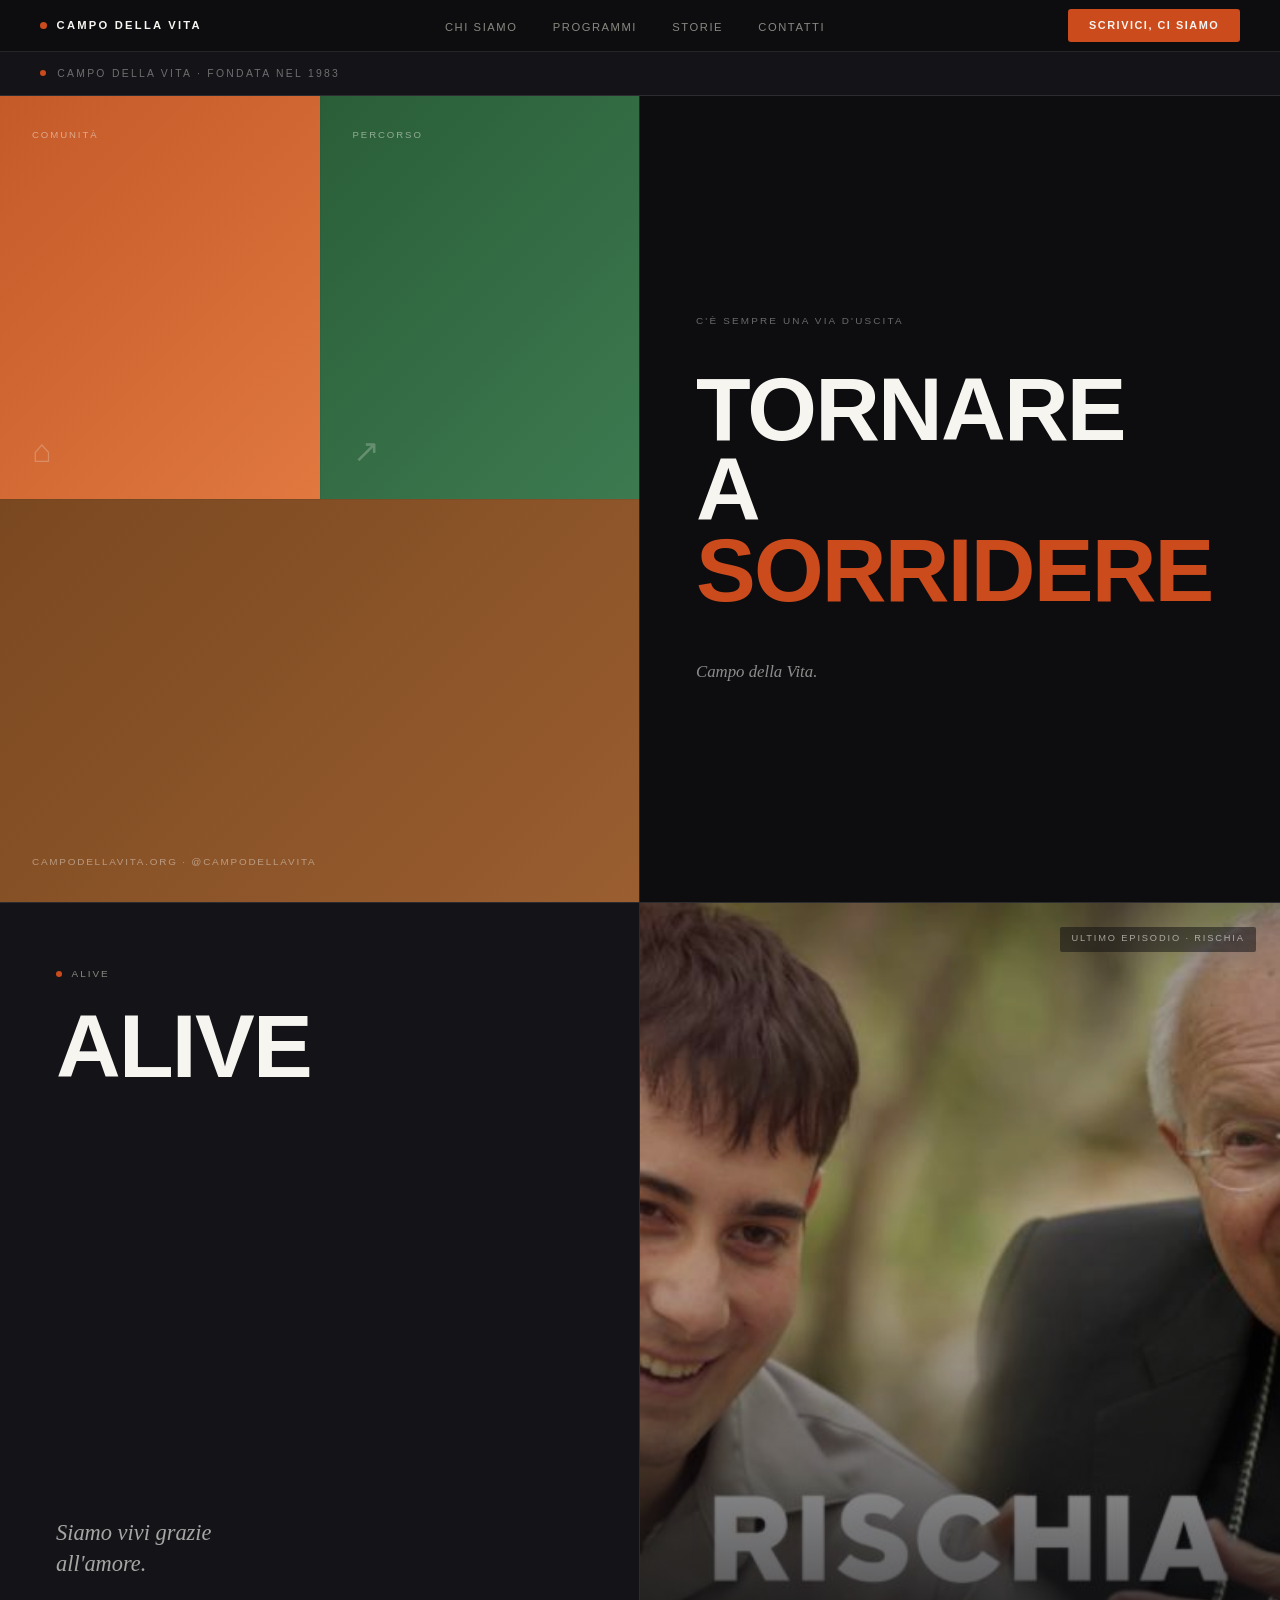
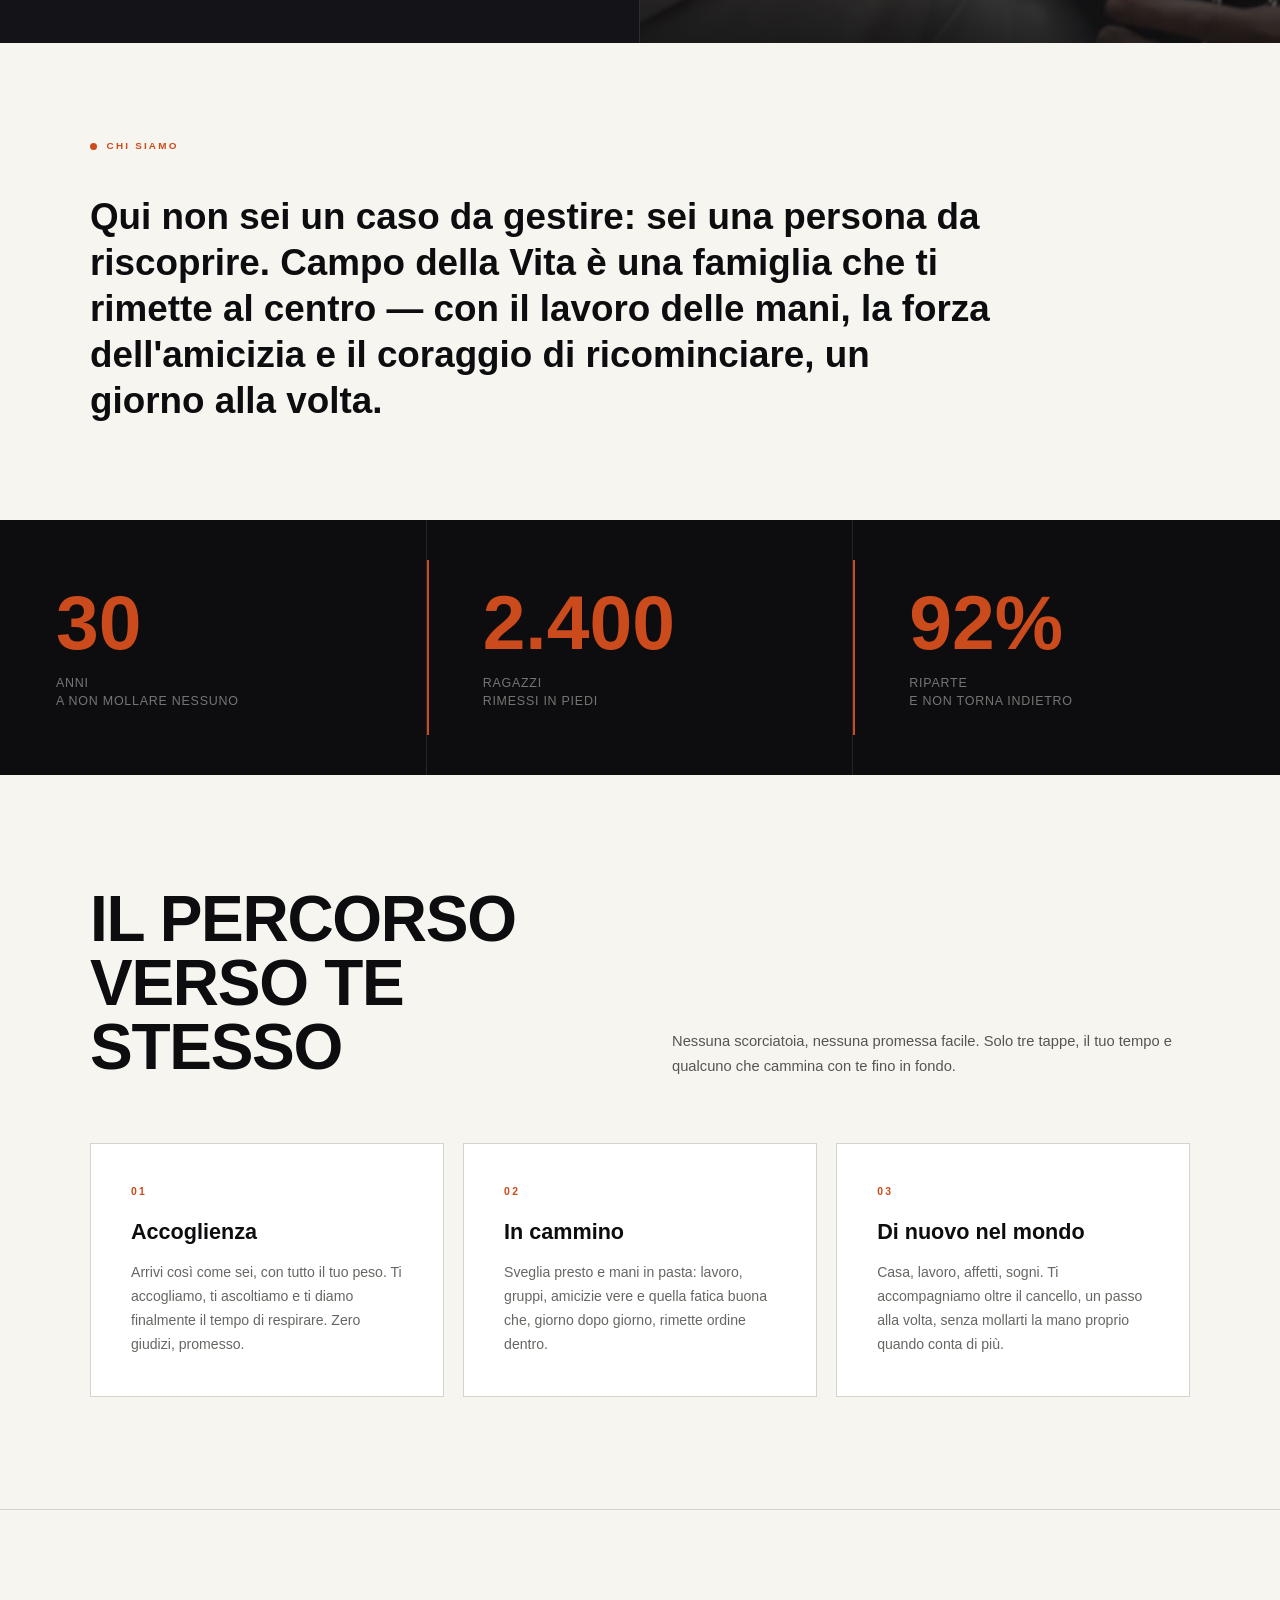
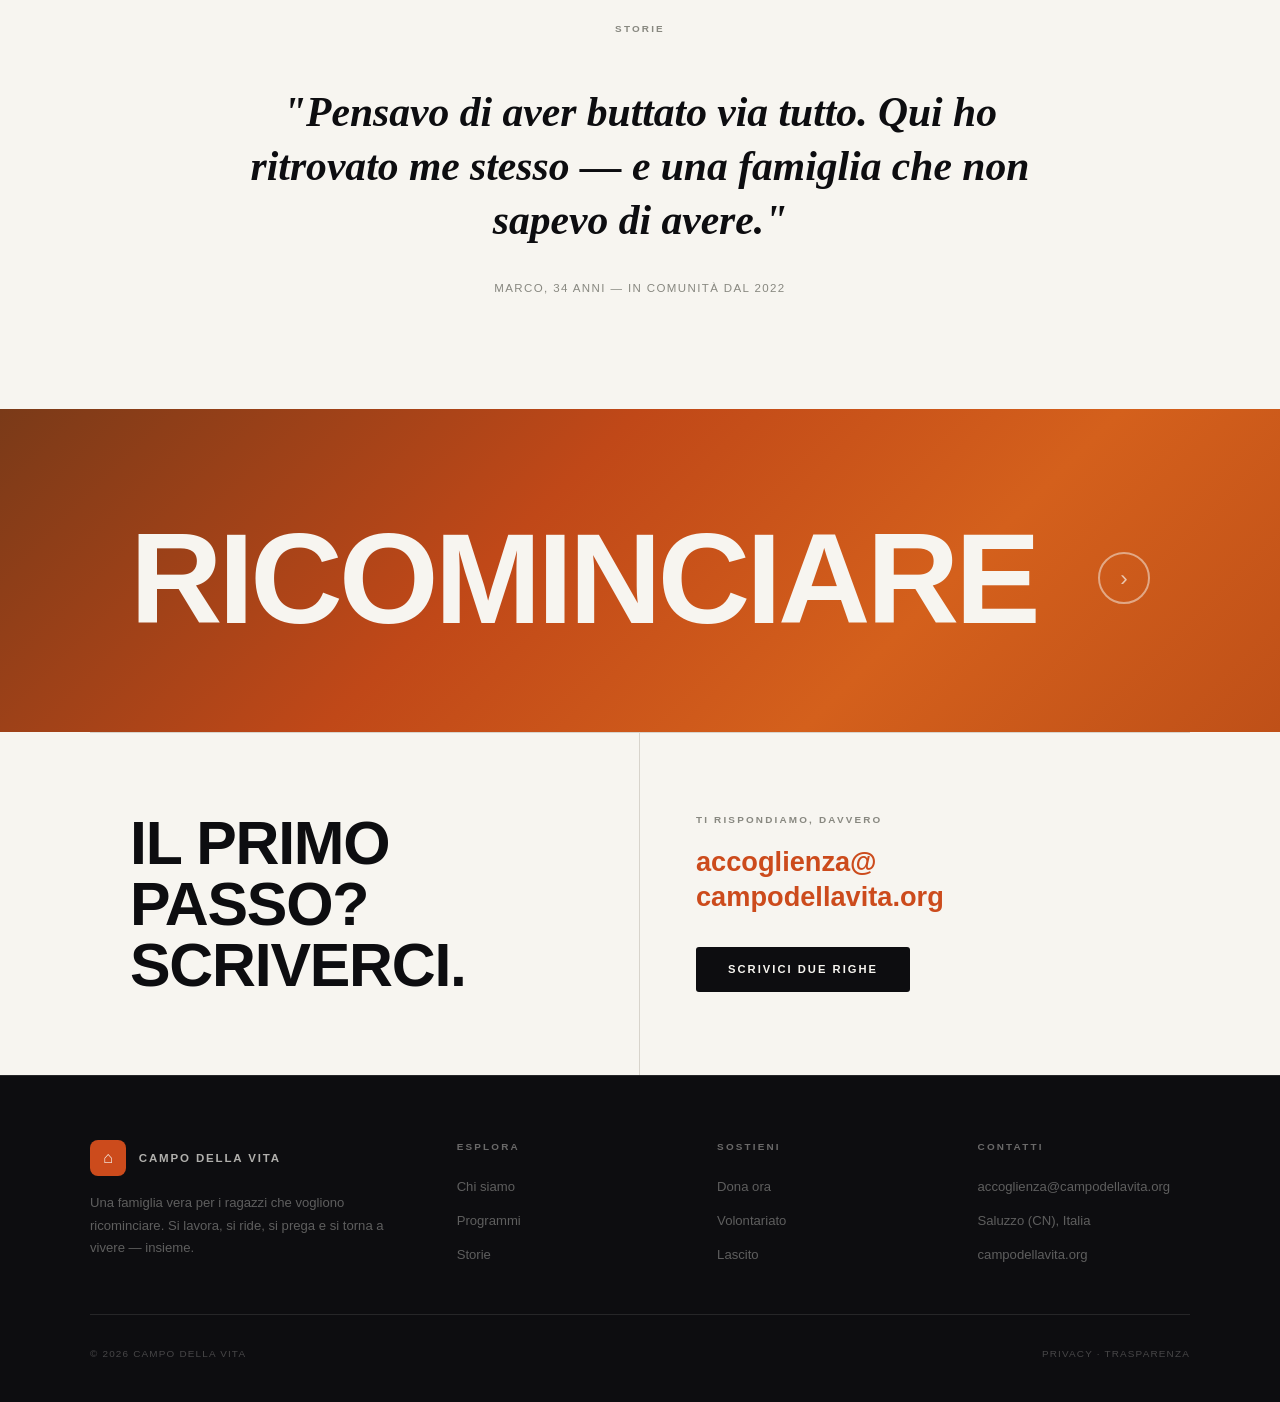
==== commit 2d8df1a8: "Redesign home page per layout PDF — bold sans-serif, hero a griglia colorata, stats su sfondo scuro," ====
--- a/index.html
+++ b/index.html
@@ -1,462 +1,939 @@
 <!DOCTYPE html>
 <html lang="it">
 <head>
-<meta charset="UTF-8" />
-<meta name="viewport" content="width=device-width, initial-scale=1.0" />
-<title>Campo della Vita — Comunità Cenacolo</title>
-<meta name="description" content="Campo della Vita — C'è sempre una via d'uscita. Vita che diventa speranza." />
-
-<link rel="preconnect" href="https://fonts.googleapis.com">
-<link rel="preconnect" href="https://fonts.gstatic.com" crossorigin>
-<link href="https://fonts.googleapis.com/css2?family=Archivo:wght@400;500;600;700;800;900&family=Space+Mono:wght@400;700&family=Inter:wght@300;400;500;600;700&display=swap" rel="stylesheet">
-
-<style>
-:root{
-  --ink:#15202c;--ink-2:#1c2836;--orange:#d8482a;--orange-d:#bd3a1f;
-  --teal:#1693ab;--teal-d:#127f93;--cream:#f1ede4;--cream-2:#e7e1d4;
-  --line:rgba(21,32,44,.16);--grigio:#5c6470;
-  --display:'Archivo',system-ui,sans-serif;--mono:'Space Mono',ui-monospace,monospace;--sans:'Inter',system-ui,sans-serif;
-}
-*{margin:0;padding:0;box-sizing:border-box}
-html{scroll-behavior:smooth}
-body{font-family:var(--sans);color:var(--ink);background:var(--cream);line-height:1.65;overflow-x:hidden}
-img{max-width:100%;display:block}
-a{text-decoration:none;color:inherit}
-.wrap{width:min(1240px,92%);margin-inline:auto}
-section{position:relative}
-.eyebrow{display:inline-block;font-family:var(--mono);font-size:.74rem;letter-spacing:.28em;text-transform:uppercase;color:var(--orange);margin-bottom:20px}
-.eyebrow.teal{color:var(--teal)}
-.sec-title{font-family:var(--display);font-weight:900;font-size:clamp(2.3rem,5vw,4.2rem);line-height:.98;letter-spacing:-.02em;text-transform:uppercase}
-.sec-title .it{color:var(--orange)}
-
-/* NAV */
-.nav{position:fixed;top:0;left:0;width:100%;z-index:100;padding:18px 0;transition:.4s ease}
-.nav.scrolled{background:var(--ink);box-shadow:0 8px 30px rgba(0,0,0,.25);padding:12px 0}
-.nav .wrap{display:flex;align-items:center;justify-content:space-between}
-.brand{display:flex;align-items:center;gap:14px}
-.brand img{height:46px;transition:.4s}
-.nav.scrolled .brand img{height:40px}
-.brand span{font-family:var(--display);font-weight:800;font-size:1.15rem;letter-spacing:-.01em;color:#fff;text-transform:uppercase}
-.btn-nav{background:var(--orange);color:#fff!important;padding:12px 26px;border-radius:40px;font-weight:600;transition:.3s}
-.btn-nav:hover{background:var(--orange-d);transform:translateY(-2px)}
-
-/* HERO */
-.hero{height:100vh;min-height:620px;position:relative;overflow:hidden;display:flex;align-items:center;justify-content:center;text-align:center;color:#fff}
-.hero-video{position:absolute;inset:0;width:100%;height:100%;overflow:hidden;z-index:-2}
-.hero-video iframe{position:absolute;top:50%;left:50%;width:100vw;height:56.25vw;min-height:100vh;min-width:177.77vh;transform:translate(-50%,-50%) scale(1.4);pointer-events:none}
-.hero::after{content:'';position:absolute;inset:0;background:linear-gradient(180deg,rgba(21,32,44,.6),rgba(21,32,44,.45) 55%,rgba(21,32,44,.82));z-index:-1}
-.hero-inner{max-width:1000px;padding:0 20px;animation:fadeUp 1.3s ease both}
-.hero .kick{font-family:var(--mono);font-size:.78rem;letter-spacing:.3em;text-transform:uppercase;opacity:.92;margin-bottom:24px}
-.hero h1{font-family:var(--display);font-weight:900;font-size:clamp(3rem,9vw,7rem);line-height:.92;letter-spacing:-.03em;text-transform:uppercase;text-shadow:0 6px 40px rgba(0,0,0,.4)}
-.hero h1 b{color:var(--orange)}
-.scrolldown{position:absolute;bottom:34px;left:50%;transform:translateX(-50%);font-family:var(--mono);font-size:.68rem;letter-spacing:.22em;text-transform:uppercase;opacity:.85;display:flex;flex-direction:column;align-items:center;gap:10px;z-index:2}
-.scrolldown .line{width:1px;height:46px;background:rgba(255,255,255,.7);animation:pulse 1.8s ease-in-out infinite}
-
-/* ALIVE band (teal) */
-.alive{background:var(--teal);color:#fff;text-align:center;padding:96px 0}
-.alive .tag{font-family:var(--mono);font-size:.78rem;letter-spacing:.32em;text-transform:uppercase;opacity:.85;margin-bottom:22px}
-.alive h2{font-family:var(--display);font-weight:800;font-size:clamp(1.7rem,3.4vw,2.7rem);line-height:1.25;letter-spacing:-.015em;max-width:980px;margin:0 auto}
-
-/* STORIE (dark) */
-.stories{padding:120px 0;background:var(--ink);color:#fff}
-.stories .head{display:flex;justify-content:space-between;align-items:flex-end;gap:30px;flex-wrap:wrap;margin-bottom:54px}
-.stories .head p{color:rgba(255,255,255,.66);max-width:420px;font-size:1.05rem}
-.stories .sec-title{color:#fff}
-.stories-grid{display:grid;grid-template-columns:repeat(3,1fr);gap:26px}
-.story-card{background:var(--ink-2);border-radius:16px;overflow:hidden;transition:.4s;display:block;border:1px solid rgba(255,255,255,.07)}
-.story-card:hover{transform:translateY(-10px);border-color:var(--orange)}
-.story-card .ph{position:relative;aspect-ratio:4/3;overflow:hidden}
-.story-card .ph img{width:100%;height:100%;object-fit:cover;transition:.7s}
-.story-card:hover .ph img{transform:scale(1.08)}
-.story-card .ph .age{position:absolute;top:16px;left:16px;background:var(--orange);color:#fff;font-family:var(--mono);font-size:.68rem;letter-spacing:.06em;text-transform:uppercase;padding:7px 14px;border-radius:30px}
-.story-card .bd{padding:28px 28px 32px}
-.story-card .bd h3{font-family:var(--display);font-weight:800;font-size:1.7rem;text-transform:uppercase;letter-spacing:-.01em;margin-bottom:10px}
-.story-card .bd p{color:rgba(255,255,255,.72);font-size:1.02rem;margin-bottom:18px}
-.story-card .bd .more{font-family:var(--mono);font-size:.74rem;letter-spacing:.1em;text-transform:uppercase;color:var(--teal);display:inline-flex;align-items:center;gap:8px;transition:.3s}
-.story-card:hover .bd .more{gap:14px;color:var(--orange)}
-
-/* CHI SIAMO (orange + Elvira) */
-.chisiamo{background:var(--orange);color:#fff;padding:110px 0}
-.chisiamo .lab{font-family:var(--mono);font-size:.78rem;letter-spacing:.2em;text-transform:uppercase;display:flex;align-items:center;gap:11px;margin-bottom:46px}
-.chisiamo .lab::before{content:'';width:9px;height:9px;border-radius:50%;background:var(--ink)}
-.chisiamo .grid{display:grid;grid-template-columns:.42fr 1fr;gap:58px;align-items:start}
-.chisiamo .left img{width:100%;border-radius:16px;box-shadow:0 26px 54px rgba(21,32,44,.32);margin-bottom:26px}
-.chisiamo .left blockquote{font-family:var(--display);font-weight:800;font-size:1.4rem;line-height:1.25;letter-spacing:-.01em}
-.chisiamo .left cite{display:block;margin-top:16px;font-family:var(--mono);font-size:.76rem;letter-spacing:.12em;text-transform:uppercase;font-style:normal;color:var(--ink)}
-.chisiamo .right h2{font-family:var(--display);font-weight:800;font-size:clamp(1.9rem,3.5vw,3.1rem);line-height:1.1;letter-spacing:-.02em}
-.chisiamo .right h2 b{color:var(--ink);font-weight:900}
-
-/* TRE SEZIONI / PILLARS (cream, outlined) */
-.pillars-sec{padding:120px 0}
-.pillars-sec .head{margin-bottom:50px;max-width:760px}
-.pillars-sec .head p{color:var(--grigio);font-size:1.1rem;margin-top:18px}
-.steps{border:1.5px solid var(--line);border-radius:22px;display:grid;grid-template-columns:repeat(3,1fr);overflow:hidden;background:#fffdf8}
-.step{padding:44px 38px}
-.step:not(:last-child){border-right:1.5px solid var(--line)}
-.step .ic{width:46px;height:46px;margin-bottom:22px;display:flex;align-items:center;justify-content:center}
-.step .ic img{width:42px;height:42px;object-fit:contain}
-.step .n{font-family:var(--mono);font-size:.8rem;color:var(--orange);margin-bottom:14px;display:block}
-.step h3{font-family:var(--display);font-weight:800;font-size:1.55rem;text-transform:uppercase;letter-spacing:-.01em;margin-bottom:12px}
-.step p{color:var(--grigio);font-size:1rem}
-
-/* STATS (dark) */
-.stats{background:var(--ink);color:#fff;padding:90px 0}
-.stats .grid{display:grid;grid-template-columns:repeat(3,1fr);gap:0}
-.stat{padding:6px 0 6px 28px;border-left:3px solid var(--orange)}
-.stat:nth-child(2){border-left-color:var(--teal)}
-.stat .num{font-family:var(--display);font-weight:900;font-size:clamp(3rem,6.5vw,5.6rem);line-height:.92;letter-spacing:-.03em}
-.stat:nth-child(2) .num{color:#fff}
-.stat:nth-child(1) .num,.stat:nth-child(3) .num{color:var(--orange)}
-.stat .num small{font-size:.4em;font-weight:800}
-.stat:nth-child(3) .num{font-size:clamp(2.2rem,3.6vw,3rem);text-transform:uppercase}
-.stat .lab{margin-top:16px;font-size:.96rem;color:rgba(255,255,255,.7);max-width:260px}
-
-/* PROGRAMMI / WORK (cream) */
-.work{padding:120px 0 90px}
-.work .head{display:flex;justify-content:space-between;align-items:flex-end;gap:30px;flex-wrap:wrap;margin-bottom:52px}
-.work .head p{color:var(--grigio);max-width:440px;font-size:1.05rem}
-.gallery{display:grid;grid-template-columns:repeat(3,1fr);gap:22px}
-.card{position:relative;border-radius:14px;overflow:hidden;aspect-ratio:3/2.05;box-shadow:0 16px 40px rgba(21,32,44,.12);display:block}
-.card img{width:100%;height:100%;object-fit:cover;transition:.7s}
-.card:hover img{transform:scale(1.07)}
-.card .cap{position:absolute;inset:0;display:flex;flex-direction:column;justify-content:flex-end;padding:26px 24px;background:linear-gradient(180deg,transparent 40%,rgba(21,32,44,.92));color:#fff}
-.card .cap span{font-family:var(--mono);font-size:.7rem;letter-spacing:.18em;text-transform:uppercase;color:var(--orange)}
-.card .cap h4{font-family:var(--display);font-weight:800;font-size:1.5rem;text-transform:uppercase;letter-spacing:-.01em;margin-top:4px}
-.card .cap .more{font-family:var(--mono);font-size:.72rem;letter-spacing:.08em;text-transform:uppercase;color:#fff;margin-top:10px;opacity:0;transform:translateY(8px);transition:.4s}
-.card:hover .cap .more{opacity:1;transform:none}
-
-/* MARQUEE */
-.marquee{width:100%;overflow:hidden;white-space:nowrap;padding:14px 0 100px;
-  -webkit-mask-image:linear-gradient(90deg,transparent,#000 6%,#000 94%,transparent);
-  mask-image:linear-gradient(90deg,transparent,#000 6%,#000 94%,transparent)}
-.marquee-track{display:inline-flex;align-items:center;will-change:transform;animation:marquee 26s linear infinite}
-.marquee:hover .marquee-track{animation-play-state:paused}
-.marquee-track span{font-family:var(--display);font-weight:900;font-size:clamp(2.6rem,8.5vw,7rem);line-height:1;text-transform:uppercase;letter-spacing:-.02em;color:var(--ink);padding-right:.3em}
-.marquee-track span i{font-style:normal;color:var(--orange)}
-.marquee-track span b{color:var(--teal);font-weight:900;margin-left:.25em}
-
-/* TI SERVE AIUTO (dark) */
-.aiuto{background:var(--ink);color:#fff;padding:130px 0;text-align:center}
-.aiuto h2{font-family:var(--display);font-weight:900;font-size:clamp(2rem,5vw,4rem);line-height:1;text-transform:uppercase;letter-spacing:-.02em;max-width:900px;margin:0 auto}
-.aiuto .resp{font-family:var(--display);font-weight:900;font-size:clamp(1.6rem,4vw,3rem);line-height:1.05;text-transform:uppercase;letter-spacing:-.02em;color:var(--orange);margin:24px auto 0;max-width:900px}
-.aiuto .sub{max-width:660px;margin:34px auto 0;color:rgba(255,255,255,.78);font-size:1.12rem}
-.aiuto .sub b{color:#fff;font-weight:600}
-.aiuto .btn{display:inline-block;margin-top:38px;background:var(--orange);color:#fff;padding:16px 38px;border-radius:40px;font-weight:600;transition:.3s}
-.aiuto .btn:hover{background:var(--orange-d);transform:translateY(-3px)}
-
-/* VUOI AIUTARCI (orange CTA) */
-.cta{background:var(--orange);color:#fff;padding:120px 0}
-.cta .grid{display:grid;grid-template-columns:1fr 1fr;gap:50px;align-items:center}
-.cta h3{font-family:var(--display);font-weight:900;font-size:clamp(2.4rem,5vw,4rem);line-height:.96;text-transform:uppercase;letter-spacing:-.02em}
-.cta .lab{font-family:var(--mono);font-size:.76rem;letter-spacing:.2em;text-transform:uppercase;color:var(--ink);margin-bottom:16px}
-.cta .email{font-family:var(--display);font-weight:800;font-size:clamp(1.4rem,2.4vw,2rem);letter-spacing:-.01em;margin-bottom:22px;word-break:break-word}
-.cta p{color:rgba(255,255,255,.92);max-width:460px;margin-bottom:28px}
-.btn-dark{display:inline-block;background:var(--ink);color:#fff!important;padding:15px 34px;border-radius:40px;font-weight:600;transition:.3s}
-.btn-dark:hover{transform:translateY(-3px);box-shadow:0 16px 34px rgba(0,0,0,.3)}
-
-/* FOOTER */
-footer{background:var(--ink);color:rgba(255,255,255,.66);padding:80px 0 30px}
-.foot-grid{display:grid;grid-template-columns:1.5fr 1fr 1fr 1.2fr;gap:44px}
-.foot-grid img.flogo{height:64px;margin-bottom:22px}
-.foot-grid .col0 p{font-size:.98rem;max-width:300px}
-footer h5{color:#fff;font-family:var(--mono);font-size:.74rem;letter-spacing:.2em;text-transform:uppercase;margin-bottom:20px;font-weight:400}
-footer ul{list-style:none}
-footer li{margin-bottom:12px}
-footer .col a{font-size:1rem;color:rgba(255,255,255,.82)}
-footer a:hover{color:var(--orange)}
-footer .col p{font-size:1rem;margin-bottom:11px}
-.socials{display:flex;gap:14px;margin-top:20px}
-.socials a{width:42px;height:42px;border-radius:50%;background:rgba(255,255,255,.08);display:flex;align-items:center;justify-content:center;transition:.3s}
-.socials a:hover{background:var(--orange)}
-.socials img{width:20px;height:20px;object-fit:contain}
-.foot-bottom{border-top:1px solid rgba(255,255,255,.12);margin-top:56px;padding-top:26px;display:flex;justify-content:space-between;flex-wrap:wrap;gap:14px;font-family:var(--mono);font-size:.74rem;letter-spacing:.12em;text-transform:uppercase;color:rgba(255,255,255,.5)}
-
-/* ANIM */
-.reveal{opacity:0;transform:translateY(40px);transition:.9s cubic-bezier(.2,.7,.2,1)}
-.reveal.in{opacity:1;transform:none}
-@keyframes fadeUp{from{opacity:0;transform:translateY(40px)}to{opacity:1;transform:none}}
-@keyframes pulse{0%,100%{opacity:.3;transform:scaleY(.6)}50%{opacity:1;transform:scaleY(1)}}
-@keyframes marquee{from{transform:translateX(0)}to{transform:translateX(-50%)}}
-
-/* RESPONSIVE */
-@media(max-width:960px){
-  .brand span{display:none}
-  .steps,.gallery,.stats .grid,.stories-grid,.cta .grid{grid-template-columns:1fr}
-  .step:not(:last-child){border-right:0;border-bottom:1.5px solid var(--line)}
-  .stat{border-left:0;border-top:3px solid var(--orange);padding:20px 0 0}
-  .stat:nth-child(2){border-top-color:var(--teal)}
-  .chisiamo .grid{grid-template-columns:1fr;gap:38px}
-  .chisiamo .left{max-width:420px}
-  .work .head,.stories .head{flex-direction:column;align-items:flex-start}
-  .foot-grid{grid-template-columns:1fr 1fr;gap:34px}
-}
-@media(max-width:560px){.foot-grid{grid-template-columns:1fr}}
-</style>
+  <meta charset="UTF-8" />
+  <meta name="viewport" content="width=device-width, initial-scale=1.0" />
+  <title>Campo della Vita — C'è sempre una via d'uscita</title>
+  <style>
+    *, *::before, *::after { box-sizing: border-box; margin: 0; padding: 0; }
+
+    :root {
+      --nero:    #0d0d10;
+      --nero2:   #141418;
+      --bianco:  #f7f5f0;
+      --crema:   #f0ede6;
+      --arancio: #cc4b1c;
+      --arancio2:#e05c28;
+      --verde:   #1d3d28;
+      --grigio:  #888880;
+      --grigio2: #333330;
+      --linea:   rgba(255,255,255,0.1);
+    }
+
+    html { scroll-behavior: smooth; }
+
+    body {
+      font-family: 'Helvetica Neue', Arial, sans-serif;
+      background: var(--nero);
+      color: var(--bianco);
+      line-height: 1.5;
+    }
+
+    /* ── NAV ── */
+    nav {
+      position: fixed;
+      top: 0; left: 0; right: 0;
+      z-index: 100;
+      display: flex;
+      align-items: center;
+      justify-content: space-between;
+      padding: 0 2.5rem;
+      height: 52px;
+      background: var(--nero);
+      border-bottom: 1px solid var(--linea);
+    }
+
+    .nav-logo {
+      display: flex;
+      align-items: center;
+      gap: 0.6rem;
+      font-size: 0.7rem;
+      letter-spacing: 0.2em;
+      font-weight: 700;
+      text-transform: uppercase;
+      color: var(--bianco);
+      text-decoration: none;
+    }
+
+    .nav-logo::before {
+      content: '';
+      display: inline-block;
+      width: 7px; height: 7px;
+      border-radius: 50%;
+      background: var(--arancio);
+      flex-shrink: 0;
+    }
+
+    .nav-links {
+      display: flex;
+      gap: 2.2rem;
+      list-style: none;
+    }
+
+    .nav-links a {
+      font-size: 0.7rem;
+      letter-spacing: 0.14em;
+      text-transform: uppercase;
+      color: var(--grigio);
+      text-decoration: none;
+      transition: color 0.2s;
+    }
+
+    .nav-links a:hover { color: var(--bianco); }
+
+    .nav-cta {
+      font-size: 0.68rem;
+      letter-spacing: 0.14em;
+      text-transform: uppercase;
+      font-weight: 700;
+      background: var(--arancio);
+      color: var(--bianco);
+      padding: 0.55rem 1.3rem;
+      text-decoration: none;
+      border-radius: 3px;
+      transition: background 0.2s;
+    }
+
+    .nav-cta:hover { background: var(--arancio2); }
+
+    /* ── HERO ── */
+    .hero {
+      background: var(--nero);
+      padding-top: 52px;
+    }
+
+    .hero-strip {
+      background: var(--nero2);
+      border-bottom: 1px solid var(--linea);
+      padding: 0.85rem 2.5rem;
+      display: flex;
+      align-items: center;
+      gap: 0.7rem;
+    }
+
+    .hero-strip-dot {
+      width: 6px; height: 6px;
+      border-radius: 50%;
+      background: var(--arancio);
+      flex-shrink: 0;
+    }
+
+    .hero-strip-text {
+      font-size: 0.65rem;
+      letter-spacing: 0.22em;
+      text-transform: uppercase;
+      color: rgba(247,245,240,0.4);
+    }
+
+    .hero-main {
+      display: grid;
+      grid-template-columns: 1fr 1fr;
+      min-height: calc(100vh - 52px - 42px);
+    }
+
+    /* Left: colored boxes */
+    .hero-left {
+      display: grid;
+      grid-template-rows: 1fr 1fr;
+      grid-template-columns: 1fr 1fr;
+      gap: 0;
+      border-right: 1px solid var(--linea);
+    }
+
+    .hero-box {
+      position: relative;
+      overflow: hidden;
+      min-height: 200px;
+    }
+
+    .hero-box:nth-child(1) {
+      background: linear-gradient(135deg, #c45a28 0%, #e07840 100%);
+      grid-column: 1 / 2;
+      grid-row: 1 / 2;
+    }
+
+    .hero-box:nth-child(2) {
+      background: linear-gradient(135deg, #2a5e38 0%, #3d7a50 100%);
+      grid-column: 2 / 3;
+      grid-row: 1 / 2;
+      border-left: 1px solid rgba(0,0,0,0.15);
+    }
+
+    .hero-box:nth-child(3) {
+      background: linear-gradient(135deg, #7a4820 0%, #9a5e30 100%);
+      grid-column: 1 / 3;
+      grid-row: 2 / 3;
+      border-top: 1px solid rgba(0,0,0,0.15);
+      display: flex;
+      align-items: flex-end;
+      padding: 2rem;
+    }
+
+    .hero-box-inner {
+      display: flex;
+      flex-direction: column;
+      justify-content: space-between;
+      height: 100%;
+      padding: 2rem;
+    }
+
+    .hero-box-tag {
+      font-size: 0.6rem;
+      letter-spacing: 0.2em;
+      text-transform: uppercase;
+      color: rgba(247,245,240,0.5);
+    }
+
+    .hero-box-icon {
+      font-size: 2rem;
+      color: rgba(247,245,240,0.25);
+      line-height: 1;
+    }
+
+    .hero-box3-label {
+      font-size: 0.62rem;
+      letter-spacing: 0.18em;
+      text-transform: uppercase;
+      color: rgba(247,245,240,0.45);
+    }
+
+    /* Right: text */
+    .hero-right {
+      display: flex;
+      flex-direction: column;
+      justify-content: center;
+      padding: 5rem 3.5rem;
+    }
+
+    .hero-eyebrow {
+      font-size: 0.62rem;
+      letter-spacing: 0.22em;
+      text-transform: uppercase;
+      color: rgba(247,245,240,0.4);
+      margin-bottom: 2.5rem;
+    }
+
+    .hero-titolo {
+      font-size: clamp(3.5rem, 7vw, 6.5rem);
+      font-weight: 900;
+      line-height: 0.9;
+      letter-spacing: -0.02em;
+      text-transform: uppercase;
+      color: var(--bianco);
+      margin-bottom: 3rem;
+    }
+
+    .hero-titolo em {
+      display: block;
+      color: var(--arancio);
+      font-style: normal;
+    }
+
+    .hero-claim {
+      font-size: 1.05rem;
+      color: rgba(247,245,240,0.55);
+      font-style: italic;
+      font-family: Georgia, serif;
+    }
+
+    /* ── ALIVE SECTION ── */
+    .alive-section {
+      display: grid;
+      grid-template-columns: 1fr 1fr;
+      background: var(--nero2);
+      border-top: 1px solid var(--linea);
+    }
+
+    .alive-left {
+      padding: 4rem 3.5rem;
+      border-right: 1px solid var(--linea);
+      display: flex;
+      flex-direction: column;
+      justify-content: space-between;
+    }
+
+    .alive-tag {
+      display: flex;
+      align-items: center;
+      gap: 0.6rem;
+      font-size: 0.62rem;
+      letter-spacing: 0.2em;
+      text-transform: uppercase;
+      color: var(--grigio);
+      margin-bottom: 1.5rem;
+    }
+
+    .alive-tag::before {
+      content: '';
+      display: inline-block;
+      width: 6px; height: 6px;
+      border-radius: 50%;
+      background: var(--arancio);
+      flex-shrink: 0;
+    }
+
+    .alive-titolo {
+      font-size: clamp(3rem, 7vw, 6rem);
+      font-weight: 900;
+      letter-spacing: -0.02em;
+      line-height: 0.9;
+      text-transform: uppercase;
+      color: var(--bianco);
+      margin-bottom: 2rem;
+    }
+
+    .alive-sub {
+      font-size: 1.4rem;
+      color: rgba(247,245,240,0.65);
+      font-style: italic;
+      font-family: Georgia, serif;
+      line-height: 1.4;
+    }
+
+    .alive-right {
+      position: relative;
+      min-height: 380px;
+      overflow: hidden;
+    }
+
+    .alive-right img {
+      width: 100%;
+      height: 100%;
+      object-fit: cover;
+      display: block;
+      filter: brightness(0.85);
+    }
+
+    .alive-right-overlay {
+      position: absolute;
+      inset: 0;
+      background: linear-gradient(to top, rgba(13,13,16,0.7) 0%, transparent 50%);
+    }
+
+    .alive-right-label {
+      position: absolute;
+      top: 1.5rem; right: 1.5rem;
+      font-size: 0.58rem;
+      letter-spacing: 0.2em;
+      text-transform: uppercase;
+      color: rgba(247,245,240,0.6);
+      background: rgba(13,13,16,0.5);
+      padding: 0.35rem 0.7rem;
+      border-radius: 2px;
+    }
+
+    /* ── CHI SIAMO ── */
+    .chi-siamo {
+      background: var(--bianco);
+      color: var(--nero);
+      padding: 6rem 2.5rem;
+    }
+
+    .chi-siamo-inner {
+      max-width: 1100px;
+      margin: 0 auto;
+    }
+
+    .sezione-tag {
+      display: flex;
+      align-items: center;
+      gap: 0.6rem;
+      font-size: 0.62rem;
+      letter-spacing: 0.22em;
+      text-transform: uppercase;
+      color: var(--arancio);
+      font-weight: 700;
+      margin-bottom: 2.5rem;
+    }
+
+    .sezione-tag::before {
+      content: '';
+      display: inline-block;
+      width: 7px; height: 7px;
+      border-radius: 50%;
+      background: var(--arancio);
+      flex-shrink: 0;
+    }
+
+    .chi-siamo-testo {
+      font-size: clamp(1.4rem, 3.2vw, 2.3rem);
+      font-weight: 700;
+      line-height: 1.25;
+      max-width: 900px;
+      color: var(--nero);
+    }
+
+    /* ── STATS ── */
+    .stats-section {
+      background: var(--nero);
+      color: var(--bianco);
+      padding: 0;
+    }
+
+    .stats {
+      display: grid;
+      grid-template-columns: repeat(3, 1fr);
+      max-width: 100%;
+    }
+
+    .stat {
+      padding: 4rem 3.5rem;
+      border-right: 1px solid var(--linea);
+      position: relative;
+    }
+
+    .stat:last-child { border-right: none; }
+
+    .stat::before {
+      content: '';
+      position: absolute;
+      left: 0; top: 2.5rem; bottom: 2.5rem;
+      width: 2px;
+      background: var(--arancio);
+    }
+
+    .stat:first-child::before { display: none; }
+
+    .stat-numero {
+      font-size: clamp(3rem, 6vw, 5rem);
+      font-weight: 900;
+      line-height: 1;
+      color: var(--arancio);
+      margin-bottom: 0.8rem;
+    }
+
+    .stat-desc {
+      font-size: 0.78rem;
+      letter-spacing: 0.06em;
+      text-transform: uppercase;
+      color: rgba(247,245,240,0.45);
+      line-height: 1.5;
+    }
+
+    /* ── PERCORSO ── */
+    .percorso {
+      background: var(--bianco);
+      color: var(--nero);
+      padding: 7rem 2.5rem;
+    }
+
+    .percorso-inner { max-width: 1100px; margin: 0 auto; }
+
+    .percorso-header {
+      display: grid;
+      grid-template-columns: 1fr 1fr;
+      gap: 4rem;
+      align-items: end;
+      margin-bottom: 4rem;
+    }
+
+    .percorso-titolo {
+      font-size: clamp(2.2rem, 5vw, 4rem);
+      font-weight: 900;
+      line-height: 1;
+      text-transform: uppercase;
+      letter-spacing: -0.02em;
+    }
+
+    .percorso-desc {
+      font-size: 0.92rem;
+      color: #555552;
+      line-height: 1.7;
+    }
+
+    .tappe {
+      display: grid;
+      grid-template-columns: repeat(3, 1fr);
+      gap: 1.2rem;
+    }
+
+    .tappa {
+      border: 1px solid #d8d4cc;
+      padding: 2.5rem;
+      background: #fff;
+    }
+
+    .tappa-numero {
+      font-size: 0.65rem;
+      letter-spacing: 0.22em;
+      font-weight: 700;
+      color: var(--arancio);
+      margin-bottom: 1.2rem;
+    }
+
+    .tappa-titolo {
+      font-size: 1.35rem;
+      font-weight: 700;
+      margin-bottom: 1rem;
+      line-height: 1.2;
+    }
+
+    .tappa-testo {
+      font-size: 0.88rem;
+      color: #666662;
+      line-height: 1.7;
+    }
+
+    /* ── STORIE ── */
+    .storie {
+      background: var(--bianco);
+      color: var(--nero);
+      padding: 7rem 2.5rem;
+      text-align: center;
+      border-top: 1px solid #d8d4cc;
+    }
+
+    .storie-tag {
+      font-size: 0.62rem;
+      letter-spacing: 0.22em;
+      text-transform: uppercase;
+      font-weight: 700;
+      color: var(--grigio);
+      margin-bottom: 3rem;
+    }
+
+    .storie-citazione {
+      font-size: clamp(1.5rem, 3.5vw, 2.6rem);
+      font-weight: 700;
+      line-height: 1.3;
+      max-width: 820px;
+      margin: 0 auto 2rem;
+      font-style: italic;
+      font-family: Georgia, serif;
+    }
+
+    .storie-firma {
+      font-size: 0.72rem;
+      letter-spacing: 0.12em;
+      text-transform: uppercase;
+      color: var(--grigio);
+      font-family: 'Helvetica Neue', Arial, sans-serif;
+      font-style: normal;
+    }
+
+    /* ── CTA / RICOMINCIARE ── */
+    .cta-section {
+      position: relative;
+      background: linear-gradient(135deg, #7a3a18 0%, #c04818 40%, #d4601c 70%, #bf5018 100%);
+      color: var(--bianco);
+      overflow: hidden;
+    }
+
+    .cta-top {
+      padding: 7rem 2.5rem 6rem;
+      display: flex;
+      align-items: center;
+      justify-content: space-between;
+      max-width: 1100px;
+      margin: 0 auto;
+    }
+
+    .cta-titolo-grande {
+      font-size: clamp(3.5rem, 10vw, 8rem);
+      font-weight: 900;
+      letter-spacing: -0.03em;
+      text-transform: uppercase;
+      line-height: 0.9;
+    }
+
+    .cta-freccia {
+      width: 52px; height: 52px;
+      border-radius: 50%;
+      border: 2px solid rgba(247,245,240,0.5);
+      display: flex;
+      align-items: center;
+      justify-content: center;
+      font-size: 1.4rem;
+      color: rgba(247,245,240,0.7);
+      flex-shrink: 0;
+    }
+
+    .cta-body {
+      background: var(--bianco);
+      color: var(--nero);
+      padding: 0;
+    }
+
+    .cta-body-inner {
+      max-width: 1100px;
+      margin: 0 auto;
+      display: grid;
+      grid-template-columns: 1fr 1fr;
+      border-top: 1px solid #d8d4cc;
+    }
+
+    .cta-left {
+      padding: 5rem 3.5rem 5rem 2.5rem;
+      border-right: 1px solid #d8d4cc;
+    }
+
+    .cta-left-titolo {
+      font-size: clamp(2.2rem, 5vw, 3.8rem);
+      font-weight: 900;
+      text-transform: uppercase;
+      line-height: 1;
+      letter-spacing: -0.02em;
+    }
+
+    .cta-right {
+      padding: 5rem 2.5rem 5rem 3.5rem;
+    }
+
+    .cta-label {
+      font-size: 0.62rem;
+      letter-spacing: 0.22em;
+      text-transform: uppercase;
+      font-weight: 700;
+      color: var(--grigio);
+      margin-bottom: 1rem;
+    }
+
+    .cta-email-grande {
+      display: block;
+      font-size: clamp(1.1rem, 2.5vw, 1.7rem);
+      font-weight: 700;
+      color: var(--arancio);
+      text-decoration: none;
+      line-height: 1.3;
+      margin-bottom: 2rem;
+      transition: color 0.2s;
+    }
+
+    .cta-email-grande:hover { color: var(--arancio2); }
+
+    .cta-btn {
+      display: inline-block;
+      font-size: 0.7rem;
+      letter-spacing: 0.18em;
+      text-transform: uppercase;
+      font-weight: 700;
+      background: var(--nero);
+      color: var(--bianco);
+      padding: 0.9rem 2rem;
+      text-decoration: none;
+      border-radius: 3px;
+      transition: background 0.2s;
+    }
+
+    .cta-btn:hover { background: var(--grigio2); }
+
+    /* ── FOOTER ── */
+    footer {
+      background: var(--nero);
+      color: rgba(247,245,240,0.35);
+      padding: 4rem 2.5rem 2.5rem;
+      border-top: 1px solid var(--linea);
+    }
+
+    .footer-inner {
+      max-width: 1100px;
+      margin: 0 auto;
+      display: grid;
+      grid-template-columns: 1.5fr 1fr 1fr 1fr;
+      gap: 3rem;
+      padding-bottom: 3rem;
+    }
+
+    .footer-logo {
+      display: flex;
+      align-items: center;
+      gap: 0.8rem;
+      margin-bottom: 1rem;
+    }
+
+    .footer-logo-icon {
+      width: 36px; height: 36px;
+      border-radius: 8px;
+      background: var(--arancio);
+      display: flex;
+      align-items: center;
+      justify-content: center;
+      font-size: 1rem;
+      color: var(--bianco);
+      font-weight: 900;
+      flex-shrink: 0;
+    }
+
+    .footer-logo-nome {
+      font-size: 0.72rem;
+      letter-spacing: 0.16em;
+      text-transform: uppercase;
+      font-weight: 700;
+      color: rgba(247,245,240,0.7);
+    }
+
+    .footer-brand-desc {
+      font-size: 0.82rem;
+      line-height: 1.7;
+      color: rgba(247,245,240,0.35);
+    }
+
+    .footer-col-titolo {
+      font-size: 0.62rem;
+      letter-spacing: 0.22em;
+      text-transform: uppercase;
+      font-weight: 700;
+      color: rgba(247,245,240,0.4);
+      margin-bottom: 1.2rem;
+    }
+
+    .footer-col ul { list-style: none; display: flex; flex-direction: column; gap: 0.6rem; }
+
+    .footer-col a {
+      font-size: 0.82rem;
+      color: rgba(247,245,240,0.35);
+      text-decoration: none;
+      transition: color 0.2s;
+    }
+
+    .footer-col a:hover { color: rgba(247,245,240,0.8); }
+
+    .footer-bottom {
+      max-width: 1100px;
+      margin: 0 auto;
+      padding-top: 2rem;
+      border-top: 1px solid var(--linea);
+      display: flex;
+      justify-content: space-between;
+      font-size: 0.62rem;
+      letter-spacing: 0.12em;
+      text-transform: uppercase;
+      color: rgba(247,245,240,0.25);
+    }
+
+    /* ── RESPONSIVE ── */
+    @media (max-width: 820px) {
+      nav { padding: 0 1.5rem; }
+      .nav-links { display: none; }
+
+      .hero-main { grid-template-columns: 1fr; }
+      .hero-left { min-height: 50vw; }
+      .hero-box { min-height: 120px; }
+      .hero-right { padding: 3.5rem 1.5rem; }
+
+      .alive-section { grid-template-columns: 1fr; }
+      .alive-left { padding: 3rem 1.5rem; }
+      .alive-right { min-height: 260px; }
+
+      .chi-siamo { padding: 4rem 1.5rem; }
+
+      .stats { grid-template-columns: 1fr; }
+      .stat { border-right: none; border-bottom: 1px solid var(--linea); }
+      .stat:last-child { border-bottom: none; }
+      .stat::before { top: 2rem; bottom: 2rem; }
+
+      .percorso { padding: 4rem 1.5rem; }
+      .percorso-header { grid-template-columns: 1fr; gap: 1.5rem; }
+      .tappe { grid-template-columns: 1fr; }
+
+      .storie { padding: 4rem 1.5rem; }
+
+      .cta-top { flex-direction: column; align-items: flex-start; gap: 2rem; padding: 4rem 1.5rem; }
+      .cta-body-inner { grid-template-columns: 1fr; }
+      .cta-left { border-right: none; border-bottom: 1px solid #d8d4cc; padding: 3rem 1.5rem; }
+      .cta-right { padding: 3rem 1.5rem; }
+
+      .footer-inner { grid-template-columns: 1fr 1fr; gap: 2rem; }
+      .footer-bottom { flex-direction: column; gap: 0.5rem; }
+    }
+  </style>
 </head>
 <body>
 
-<!-- NAV -->
-<nav class="nav" id="nav">
-  <div class="wrap">
-    <a href="#top" class="brand">
-      <img src="https://www.campodellavita.com/wp-content/uploads/2025/02/LOGO-HEADER-BIANCO-WEB-e1779092010488.png" alt="Campo della Vita" />
-      <span>Campo della Vita</span>
-    </a>
-    <a href="#aiuto" class="btn-nav">Scrivici, ci siamo</a>
+  <!-- NAV -->
+  <nav>
+    <a href="#" class="nav-logo">Campo della Vita</a>
+    <ul class="nav-links">
+      <li><a href="#chi-siamo">Chi siamo</a></li>
+      <li><a href="#percorso">Programmi</a></li>
+      <li><a href="#storie">Storie</a></li>
+      <li><a href="#contatti">Contatti</a></li>
+    </ul>
+    <a href="#contatti" class="nav-cta">Scrivici, ci siamo</a>
+  </nav>
+
+  <!-- HERO -->
+  <section class="hero">
+    <div class="hero-strip">
+      <div class="hero-strip-dot"></div>
+      <span class="hero-strip-text">Campo della Vita · Fondata nel 1983</span>
+    </div>
+    <div class="hero-main">
+      <!-- Left: colored blocks -->
+      <div class="hero-left">
+        <div class="hero-box">
+          <div class="hero-box-inner">
+            <span class="hero-box-tag">Comunità</span>
+            <span class="hero-box-icon">⌂</span>
+          </div>
+        </div>
+        <div class="hero-box">
+          <div class="hero-box-inner">
+            <span class="hero-box-tag">Percorso</span>
+            <span class="hero-box-icon">↗</span>
+          </div>
+        </div>
+        <div class="hero-box">
+          <span class="hero-box3-label">campodellavita.org · @campodellavita</span>
+        </div>
+      </div>
+      <!-- Right: text -->
+      <div class="hero-right">
+        <p class="hero-eyebrow">C'è sempre una via d'uscita</p>
+        <h1 class="hero-titolo">
+          Tornare<br>a<br><em>Sorridere</em>
+        </h1>
+        <p class="hero-claim">Campo della Vita.</p>
+      </div>
+    </div>
+  </section>
+
+  <!-- ALIVE -->
+  <section class="alive-section" id="alive">
+    <div class="alive-left">
+      <div>
+        <div class="alive-tag">Alive</div>
+        <div class="alive-titolo">ALIVE</div>
+      </div>
+      <p class="alive-sub">Siamo vivi grazie<br>all'amore.</p>
+    </div>
+    <div class="alive-right">
+      <img src="alive-rischia.jpg" alt="ALIVE podcast — Rischia" />
+      <div class="alive-right-overlay"></div>
+      <span class="alive-right-label">Ultimo episodio · Rischia</span>
+    </div>
+  </section>
+
+  <!-- CHI SIAMO -->
+  <section class="chi-siamo" id="chi-siamo">
+    <div class="chi-siamo-inner">
+      <div class="sezione-tag">Chi siamo</div>
+      <p class="chi-siamo-testo">
+        Qui non sei un caso da gestire: sei una persona da riscoprire.
+        Campo della Vita è una famiglia che ti rimette al centro — con il lavoro
+        delle mani, la forza dell'amicizia e il coraggio di ricominciare,
+        un giorno alla volta.
+      </p>
+    </div>
+  </section>
+
+  <!-- STATS -->
+  <div class="stats-section">
+    <div class="stats">
+      <div class="stat">
+        <div class="stat-numero">30</div>
+        <div class="stat-desc">Anni<br>a non mollare nessuno</div>
+      </div>
+      <div class="stat">
+        <div class="stat-numero">2.400</div>
+        <div class="stat-desc">Ragazzi<br>rimessi in piedi</div>
+      </div>
+      <div class="stat">
+        <div class="stat-numero">92%</div>
+        <div class="stat-desc">Riparte<br>e non torna indietro</div>
+      </div>
+    </div>
   </div>
-</nav>
-
-<!-- HERO -->
-<header class="hero" id="top">
-  <div class="hero-video">
-    <iframe src="https://www.youtube.com/embed/NdUyCFnhb6g?autoplay=1&mute=1&loop=1&controls=0&showinfo=0&rel=0&playlist=NdUyCFnhb6g&playsinline=1&modestbranding=1" title="Campo della Vita" frameborder="0" allow="autoplay; encrypted-media" allowfullscreen></iframe>
+
+  <!-- PERCORSO -->
+  <section class="percorso" id="percorso">
+    <div class="percorso-inner">
+      <div class="percorso-header">
+        <h2 class="percorso-titolo">Il percorso<br>verso te stesso</h2>
+        <p class="percorso-desc">Nessuna scorciatoia, nessuna promessa facile. Solo tre tappe, il tuo tempo e qualcuno che cammina con te fino in fondo.</p>
+      </div>
+      <div class="tappe">
+        <div class="tappa">
+          <div class="tappa-numero">01</div>
+          <h3 class="tappa-titolo">Accoglienza</h3>
+          <p class="tappa-testo">Arrivi così come sei, con tutto il tuo peso. Ti accogliamo, ti ascoltiamo e ti diamo finalmente il tempo di respirare. Zero giudizi, promesso.</p>
+        </div>
+        <div class="tappa">
+          <div class="tappa-numero">02</div>
+          <h3 class="tappa-titolo">In cammino</h3>
+          <p class="tappa-testo">Sveglia presto e mani in pasta: lavoro, gruppi, amicizie vere e quella fatica buona che, giorno dopo giorno, rimette ordine dentro.</p>
+        </div>
+        <div class="tappa">
+          <div class="tappa-numero">03</div>
+          <h3 class="tappa-titolo">Di nuovo nel mondo</h3>
+          <p class="tappa-testo">Casa, lavoro, affetti, sogni. Ti accompagniamo oltre il cancello, un passo alla volta, senza mollarti la mano proprio quando conta di più.</p>
+        </div>
+      </div>
+    </div>
+  </section>
+
+  <!-- STORIE -->
+  <section class="storie" id="storie">
+    <p class="storie-tag">Storie</p>
+    <p class="storie-citazione">
+      "Pensavo di aver buttato via tutto. Qui ho ritrovato me stesso — e una famiglia che non sapevo di avere."
+    </p>
+    <p class="storie-firma">Marco, 34 anni — in comunità dal 2022</p>
+  </section>
+
+  <!-- CTA RICOMINCIARE -->
+  <section class="cta-section" id="contatti">
+    <div class="cta-top">
+      <h2 class="cta-titolo-grande">Ricominciare</h2>
+      <div class="cta-freccia">›</div>
+    </div>
+  </section>
+
+  <div class="cta-body">
+    <div class="cta-body-inner">
+      <div class="cta-left">
+        <h2 class="cta-left-titolo">Il primo<br>passo?<br>Scriverci.</h2>
+      </div>
+      <div class="cta-right">
+        <p class="cta-label">Ti rispondiamo, davvero</p>
+        <a href="mailto:accoglienza@campodellavita.org" class="cta-email-grande">
+          accoglienza@<br>campodellavita.org
+        </a>
+        <a href="mailto:accoglienza@campodellavita.org" class="cta-btn">Scrivici due righe</a>
+      </div>
+    </div>
   </div>
-  <div class="hero-inner">
-    <p class="kick">Campo della Vita · C'è sempre una via d'uscita</p>
-    <h1>Tornare a <b>sorridere</b></h1>
-  </div>
-  <div class="scrolldown"><span class="line"></span>Scorri verso il basso</div>
-</header>
-
-<!-- ALIVE -->
-<section class="alive">
-  <div class="wrap reveal">
-    <p class="tag">Alive</p>
-    <h2>Dietro ogni storia c'è una persona che ha ritrovato se stessa. Ne raccontiamo alcune, perché la speranza si racconta.</h2>
-  </div>
-</section>
-
-<!-- STORIE -->
-<section class="stories" id="storie">
-  <div class="wrap">
-    <div class="head reveal">
+
+  <!-- FOOTER -->
+  <footer>
+    <div class="footer-inner">
       <div>
-        <span class="eyebrow teal">Storie della comunità</span>
-        <h2 class="sec-title">Volti, nomi,<br>vite che <span class="it">rinascono</span></h2>
-      </div>
-      <p>Dietro ogni storia c'è una persona che ha ritrovato se stessa. Ognuna è una via d'uscita reale.</p>
-    </div>
-    <div class="stories-grid reveal">
-      <a class="story-card" href="storia-marco.html">
-        <div class="ph">
-          <span class="age">24 anni · Bologna</span>
-          <img src="https://www.campodellavita.com/wp-content/uploads/2026/05/DSC_3160-scaled-630x430.jpg" alt="Marco">
+        <div class="footer-logo">
+          <div class="footer-logo-icon">⌂</div>
+          <span class="footer-logo-nome">Campo della Vita</span>
         </div>
-        <div class="bd">
-          <h3>Marco</h3>
-          <p>"Bastava una mano tesa per ricominciare a vivere."</p>
-          <span class="more">Leggi la storia →</span>
-        </div>
-      </a>
-      <a class="story-card" href="storia-elena.html">
-        <div class="ph">
-          <span class="age">21 anni · Palermo</span>
-          <img src="https://www.campodellavita.com/wp-content/uploads/2026/05/LIBERIA-AFRICA-FOTO-630x430.png" alt="Elena">
-        </div>
-        <div class="bd">
-          <h3>Elena</h3>
-          <p>"Mi sono sentita amata senza dover dimostrare niente."</p>
-          <span class="more">Leggi la storia →</span>
-        </div>
-      </a>
-      <a class="story-card" href="storia-davide.html">
-        <div class="ph">
-          <span class="age">27 anni · Torino</span>
-          <img src="https://www.campodellavita.com/wp-content/uploads/2026/05/MICROPHONE-2-scaled.jpeg" alt="Davide">
-        </div>
-        <div class="bd">
-          <h3>Davide</h3>
-          <p>"La musica mi aveva illuso. Il silenzio mi ha salvato."</p>
-          <span class="more">Leggi la storia →</span>
-        </div>
-      </a>
-    </div>
-  </div>
-</section>
-
-<!-- CHI SIAMO (orange + Madre Elvira) -->
-<section class="chisiamo" id="missione">
-  <div class="wrap">
-    <div class="lab reveal">Chi siamo</div>
-    <div class="grid reveal">
-      <div class="left">
-        <img src="https://www.campodellavita.com/wp-content/uploads/2026/04/madre-elvira-ok.jpg" alt="Madre Elvira">
-        <blockquote>"…mi sono rimboccata le maniche per amare, amare, amare.. e servire!"</blockquote>
-        <cite>— Madre Elvira, fondatrice</cite>
-      </div>
-      <div class="right">
-        <h2>Qui non sei un caso da <b>gestire</b>: sei una persona da <b>riscoprire</b>. Al Cenacolo trovi una famiglia che ti rimette al centro — con il lavoro delle mani, la forza dell'amicizia, la riscoperta della fede e il coraggio di ricominciare, un giorno alla volta.</h2>
-      </div>
-    </div>
-  </div>
-</section>
-
-<!-- TRE SEZIONI -->
-<section class="pillars-sec">
-  <div class="wrap">
-    <div class="head reveal">
-      <span class="eyebrow">Una sola chiamata</span>
-      <h2 class="sec-title">Chiamati <span class="it">ad amare</span></h2>
-      <p>Tre volti di un'unica vocazione: rimboccarsi le maniche, ogni giorno, partendo dalle piccole cose.</p>
-    </div>
-    <div class="steps reveal">
-      <div class="step">
-        <div class="ic"><img src="https://www.campodellavita.com/wp-content/uploads/2025/03/icon2-home-1.png" alt=""></div>
-        <span class="n">01</span>
-        <h3>Ragazzi e ragazze</h3>
-        <p>La riscoperta del lavoro vissuto come dono e impegno per maturare nelle responsabilità della vita.</p>
-      </div>
-      <div class="step">
-        <div class="ic"><img src="https://www.campodellavita.com/wp-content/uploads/2026/05/famiglie-1.0-64x64.png" alt=""></div>
-        <span class="n">02</span>
-        <h3>Famiglie</h3>
-        <p>Il donare, il condividere, il partire e lasciare le proprie terre diventa gioia vera e profonda.</p>
-      </div>
-      <div class="step">
-        <div class="ic"><img src="https://www.campodellavita.com/wp-content/uploads/2026/05/CONSACRATI-1-e1778587185350.png" alt=""></div>
-        <span class="n">03</span>
-        <h3>Consacrati</h3>
-        <p>Una vita donata nella preghiera e nel servizio, per essere presenza viva di amore accanto a chi soffre.</p>
-      </div>
-    </div>
-  </div>
-</section>
-
-<!-- STATS -->
-<section class="stats">
-  <div class="wrap">
-    <div class="grid reveal">
-      <div class="stat"><div class="num"><span data-count="8">0</span> <small>MLD</small></div><div class="lab">preghiere ascoltate dal Signore</div></div>
-      <div class="stat"><div class="num"><span data-count="19">0</span></div><div class="lab">paesi in cui siamo presenti nel mondo</div></div>
-      <div class="stat"><div class="num">Amare</div><div class="lab">Siamo chiamati ad amare, non a salvare: il Signore salva.</div></div>
-    </div>
-  </div>
-</section>
-
-<!-- PROGRAMMI -->
-<section class="work" id="provvidenza">
-  <div class="wrap">
-    <div class="head reveal">
-      <div>
-        <span class="eyebrow">I programmi</span>
-        <h2 class="sec-title">La prima provvidenza<br>sono le <span class="it">nostre mani</span></h2>
-      </div>
-      <p>"Il primo mestiere che i giovani devono imparare è quello di vivere." Il lavoro, la missione e la vita condivisa: tre vie della stessa rinascita.</p>
-    </div>
-    <div class="gallery reveal">
-      <a class="card" href="provvidenza.html">
-        <img src="https://www.campodellavita.com/wp-content/uploads/2026/05/LAVORO-2-scaled-630x430.png" alt="Provvidenza">
-        <div class="cap"><span>Programma</span><h4>Provvidenza</h4><span class="more">Scopri di più →</span></div>
-      </a>
-      <a class="card" href="nel-mondo.html">
-        <img src="https://www.campodellavita.com/wp-content/uploads/2026/05/LIBERIA-AFRICA-FOTO-630x430.png" alt="Nel mondo">
-        <div class="cap"><span>Programma</span><h4>Nel mondo</h4><span class="more">Scopri di più →</span></div>
-      </a>
-      <a class="card" href="la-nostra-giornata.html">
-        <img src="https://www.campodellavita.com/wp-content/uploads/2026/05/DSC_3160-scaled-630x430.jpg" alt="La nostra giornata">
-        <div class="cap"><span>Programma</span><h4>La nostra giornata</h4><span class="more">Scopri di più →</span></div>
-      </a>
-    </div>
-  </div>
-</section>
-
-<!-- MARQUEE -->
-<div class="marquee" aria-label="Vita che diventa speranza">
-  <div class="marquee-track">
-    <span>Vita che diventa <i>speranza</i><b>·</b></span>
-    <span>Vita che diventa <i>speranza</i><b>·</b></span>
-    <span>Vita che diventa <i>speranza</i><b>·</b></span>
-    <span>Vita che diventa <i>speranza</i><b>·</b></span>
-    <span aria-hidden="true">Vita che diventa <i>speranza</i><b>·</b></span>
-    <span aria-hidden="true">Vita che diventa <i>speranza</i><b>·</b></span>
-    <span aria-hidden="true">Vita che diventa <i>speranza</i><b>·</b></span>
-    <span aria-hidden="true">Vita che diventa <i>speranza</i><b>·</b></span>
-  </div>
-</div>
-
-<!-- TI SERVE AIUTO -->
-<section class="aiuto" id="aiuto">
-  <div class="wrap reveal">
-    <span class="eyebrow teal">Ti serve aiuto?</span>
-    <h2>La comunità è una risposta al Fentanil?</h2>
-    <p class="resp">No, ma il Fentanil che risposte ti ha dato?</p>
-    <p class="sub">Fentanil, cocaina, eroina, alcol, anoressia… <b>hai davvero trovato una risposta in qualcosa di tutto questo?</b> C'è un'altra strada, e comincia con una mano tesa.</p>
-    <a href="mailto:campo.della.vita@gmail.com" class="btn">Scrivici, ci siamo</a>
-  </div>
-</section>
-
-<!-- VUOI AIUTARCI -->
-<section class="cta" id="aiutaci">
-  <div class="wrap">
-    <div class="grid reveal">
-      <div>
-        <h3>Vuoi<br>aiutarci?</h3>
-      </div>
-      <div>
-        <p class="lab">Viviamo di Provvidenza</p>
-        <p class="email">campo.della.vita@gmail.com</p>
-        <p>"Non andiamo al supermercato a fare la spesa": il tuo dono diventa pane condiviso, lavoro, accoglienza. Anche un piccolo gesto sostiene una vita che ricomincia.</p>
-        <a href="mailto:campo.della.vita@gmail.com" class="btn-dark">Sostieni il progetto</a>
-      </div>
-    </div>
-  </div>
-</section>
-
-<!-- FOOTER -->
-<footer>
-  <div class="wrap">
-    <div class="foot-grid">
-      <div class="col0">
-        <img class="flogo" src="https://www.campodellavita.com/wp-content/uploads/2025/02/footer-logo-bambini-white.png" alt="Campo della Vita">
-        <p>Provvidenza, Amicizia, Preghiera, Missione, Amore, Verità.</p>
-        <div class="socials">
-          <a href="#" aria-label="Facebook"><img src="https://www.campodellavita.com/wp-content/uploads/2026/04/SOCIAL-FACEBOOK-e1776085748590.png" alt="Facebook"></a>
-          <a href="#" aria-label="Instagram"><img src="https://www.campodellavita.com/wp-content/uploads/2026/04/SOCIAL-TRANSPARENT-INSTA-e1776085935301.png" alt="Instagram"></a>
-          <a href="#" aria-label="Youtube"><img src="https://www.campodellavita.com/wp-content/uploads/2026/04/YOUTUBE-SOCIAL-e1776086069332.png" alt="Youtube"></a>
-        </div>
-      </div>
-      <div class="col">
-        <h5>Esplora</h5>
+        <p class="footer-brand-desc">Una famiglia vera per i ragazzi che vogliono ricominciare. Si lavora, si ride, si prega e si torna a vivere — insieme.</p>
+      </div>
+      <div class="footer-col">
+        <div class="footer-col-titolo">Esplora</div>
         <ul>
-          <li><a href="#missione">Chi siamo</a></li>
+          <li><a href="#chi-siamo">Chi siamo</a></li>
+          <li><a href="#percorso">Programmi</a></li>
           <li><a href="#storie">Storie</a></li>
-          <li><a href="#provvidenza">Programmi</a></li>
         </ul>
       </div>
-      <div class="col">
-        <h5>Programmi</h5>
+      <div class="footer-col">
+        <div class="footer-col-titolo">Sostieni</div>
         <ul>
-          <li><a href="provvidenza.html">Provvidenza</a></li>
-          <li><a href="nel-mondo.html">Nel mondo</a></li>
-          <li><a href="la-nostra-giornata.html">La nostra giornata</a></li>
+          <li><a href="#">Dona ora</a></li>
+          <li><a href="#">Volontariato</a></li>
+          <li><a href="#">Lascito</a></li>
         </ul>
       </div>
-      <div class="col">
-        <h5>Contatti</h5>
-        <p><a href="mailto:campo.della.vita@gmail.com">campo.della.vita@gmail.com</a></p>
-        <p><a href="tel:+38763027279">+387 63 027 279</a></p>
-      </div>
-    </div>
-    <div class="foot-bottom">
-      <span>© 2026 Comunità Cenacolo — Campo della Vita</span>
-      <span>Provvidenza · Amicizia · Preghiera · Missione · Amore</span>
-    </div>
-  </div>
-</footer>
-
-<script>
-const nav=document.getElementById('nav');
-addEventListener('scroll',()=>nav.classList.toggle('scrolled',scrollY>60));
-const io=new IntersectionObserver((es)=>es.forEach(en=>{if(en.isIntersecting){en.target.classList.add('in');io.unobserve(en.target)}}),{threshold:.15});
-document.querySelectorAll('.reveal').forEach(el=>io.observe(el));
-const co=new IntersectionObserver((es)=>es.forEach(en=>{
-  if(!en.isIntersecting)return;
-  const el=en.target,target=+el.dataset.count;let cur=0;
-  const step=Math.max(1,Math.ceil(target/60));
-  const t=setInterval(()=>{cur+=step;if(cur>=target){cur=target;clearInterval(t)}el.textContent=cur},28);
-  co.unobserve(el);
-}),{threshold:.6});
-document.querySelectorAll('[data-count]').forEach(c=>co.observe(c));
-</script>
+      <div class="footer-col">
+        <div class="footer-col-titolo">Contatti</div>
+        <ul>
+          <li><a href="mailto:accoglienza@campodellavita.org">accoglienza@campodellavita.org</a></li>
+          <li><a href="#">Saluzzo (CN), Italia</a></li>
+          <li><a href="#">campodellavita.org</a></li>
+        </ul>
+      </div>
+    </div>
+    <div class="footer-bottom">
+      <span>© 2026 Campo della Vita</span>
+      <span>Privacy · Trasparenza</span>
+    </div>
+  </footer>
+
 </body>
 </html>
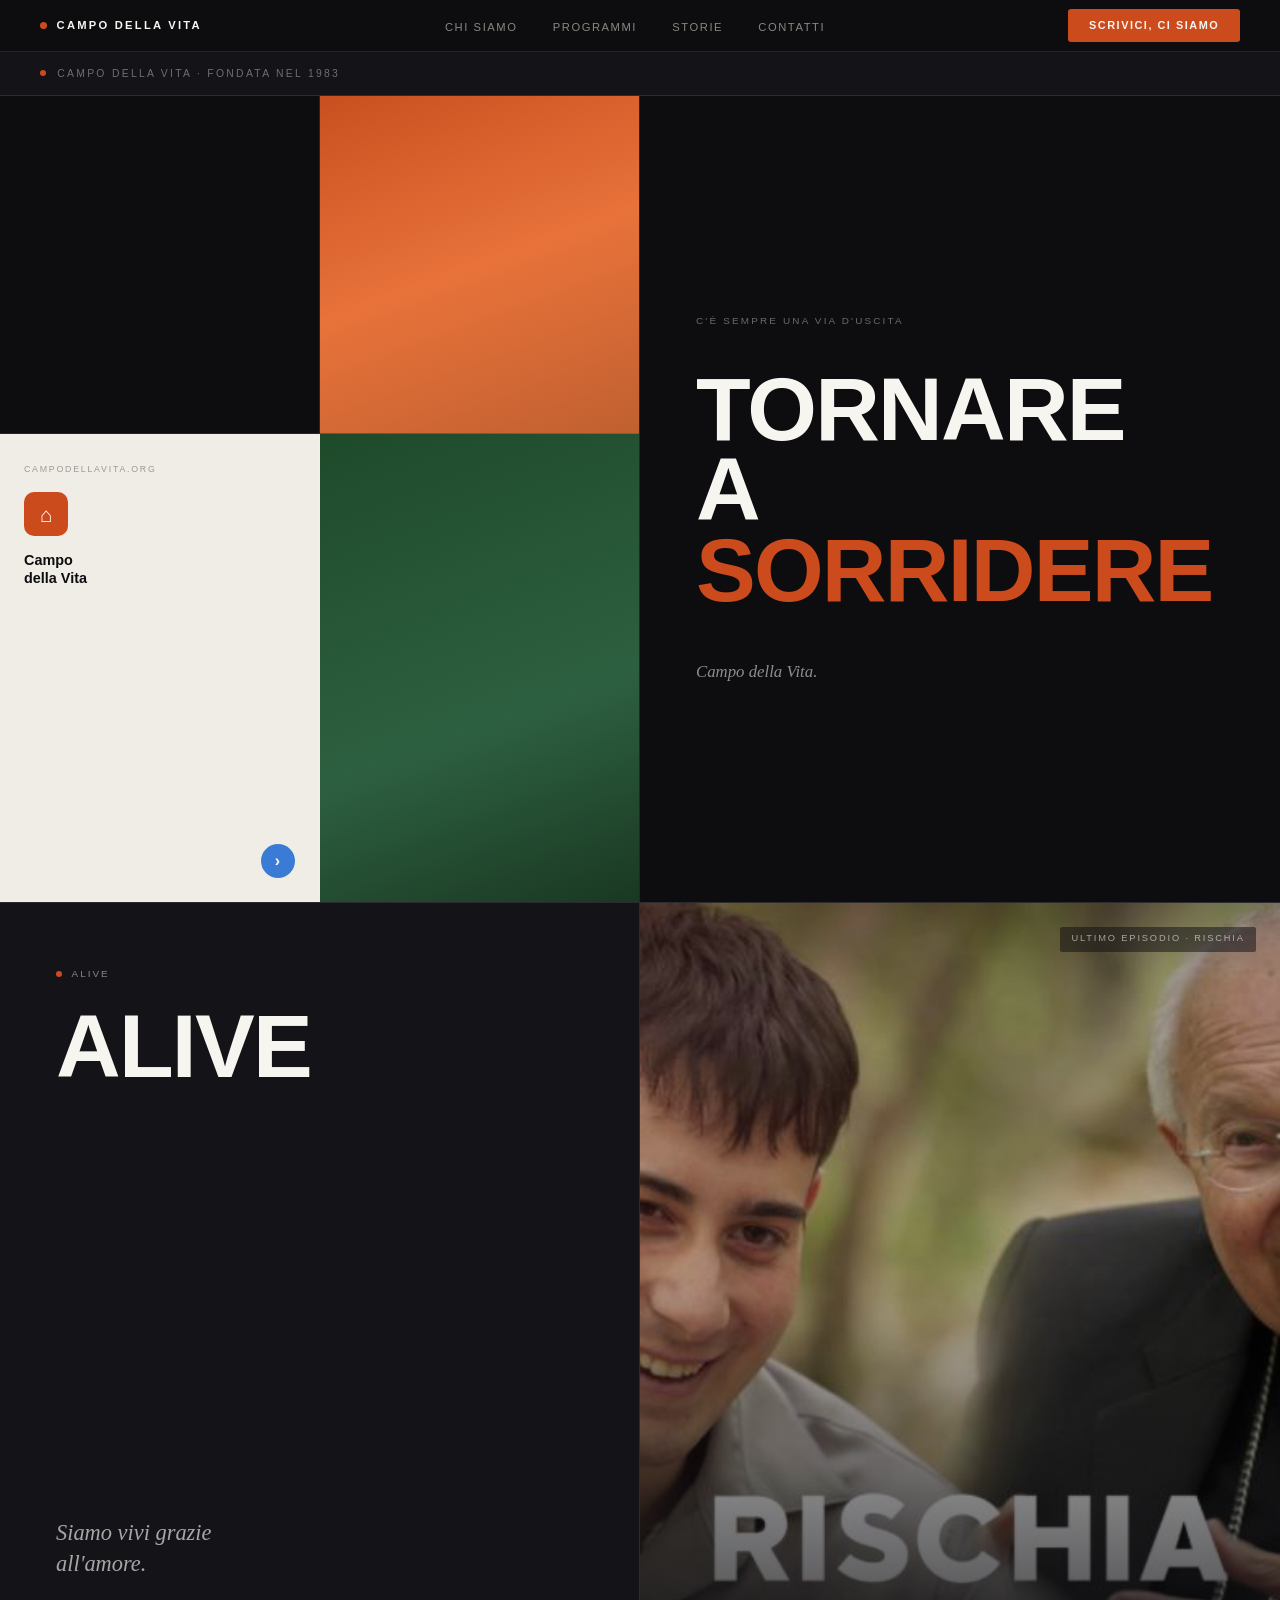
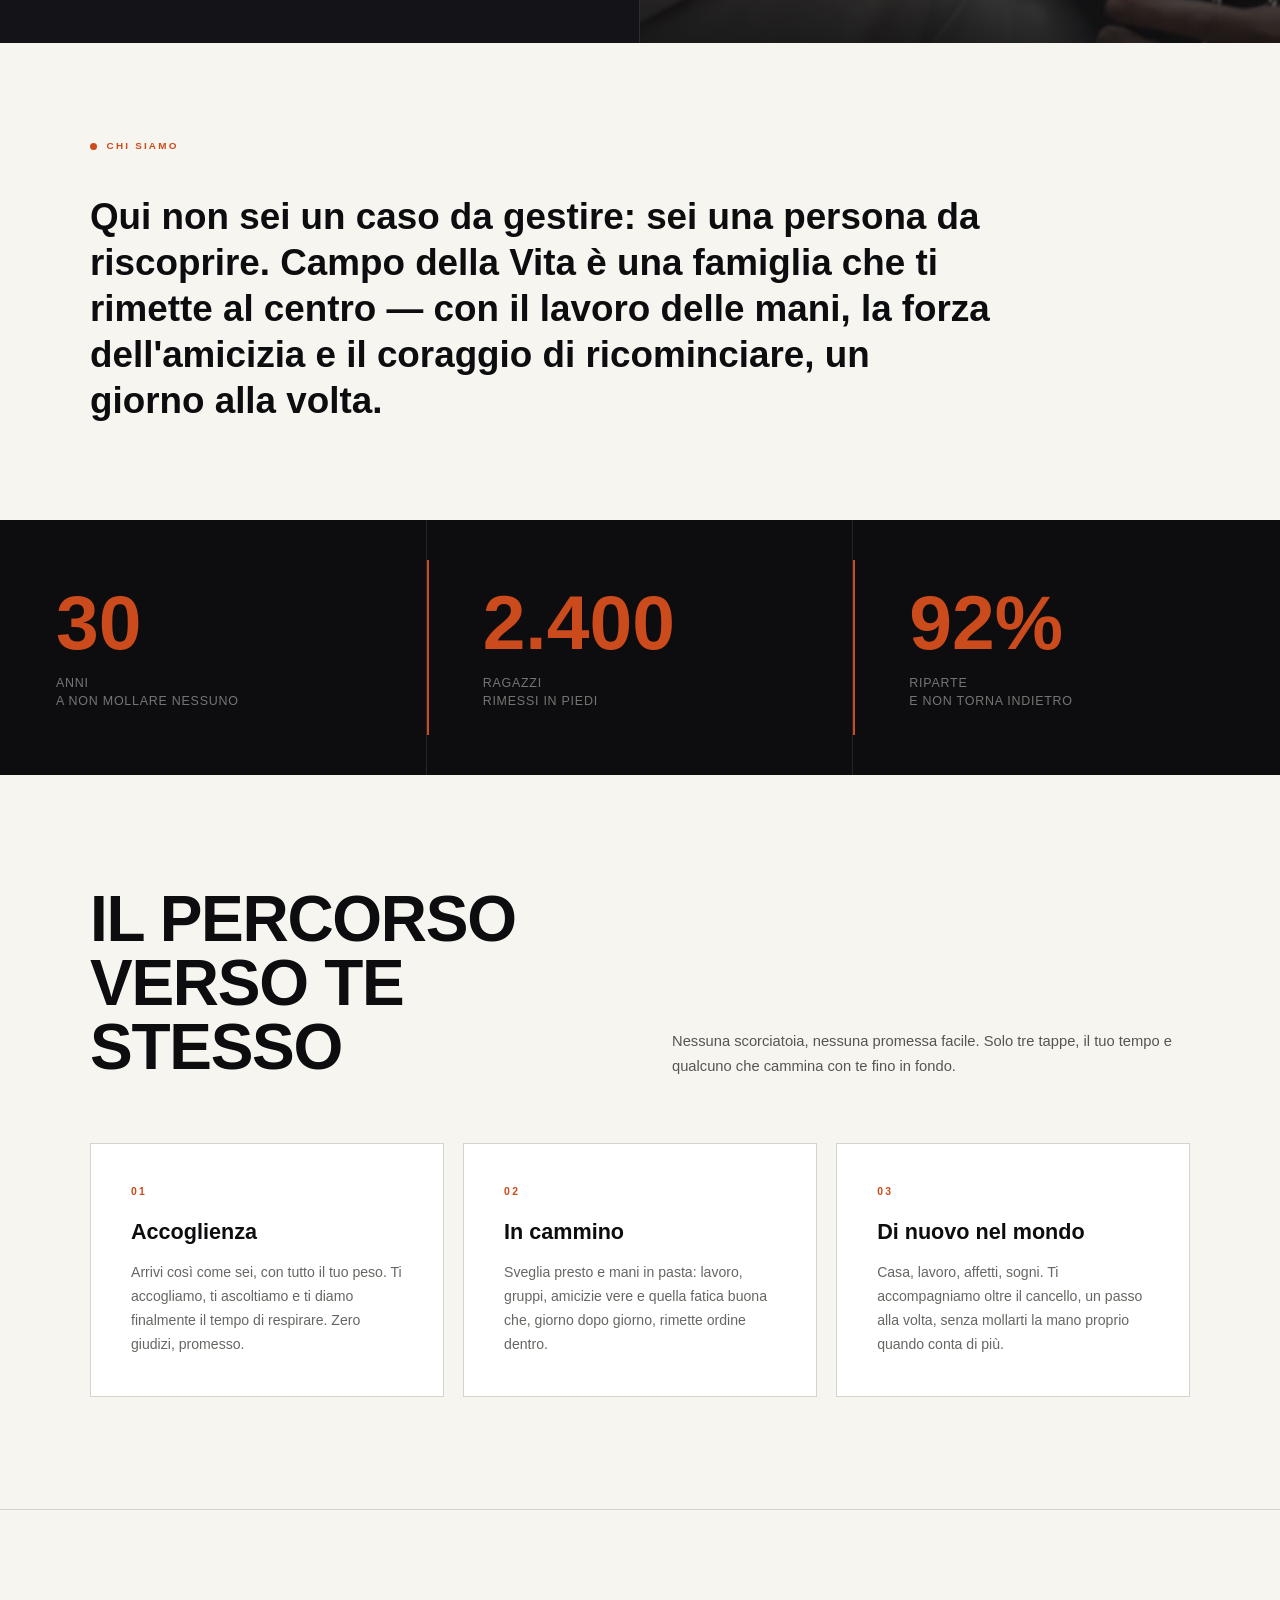
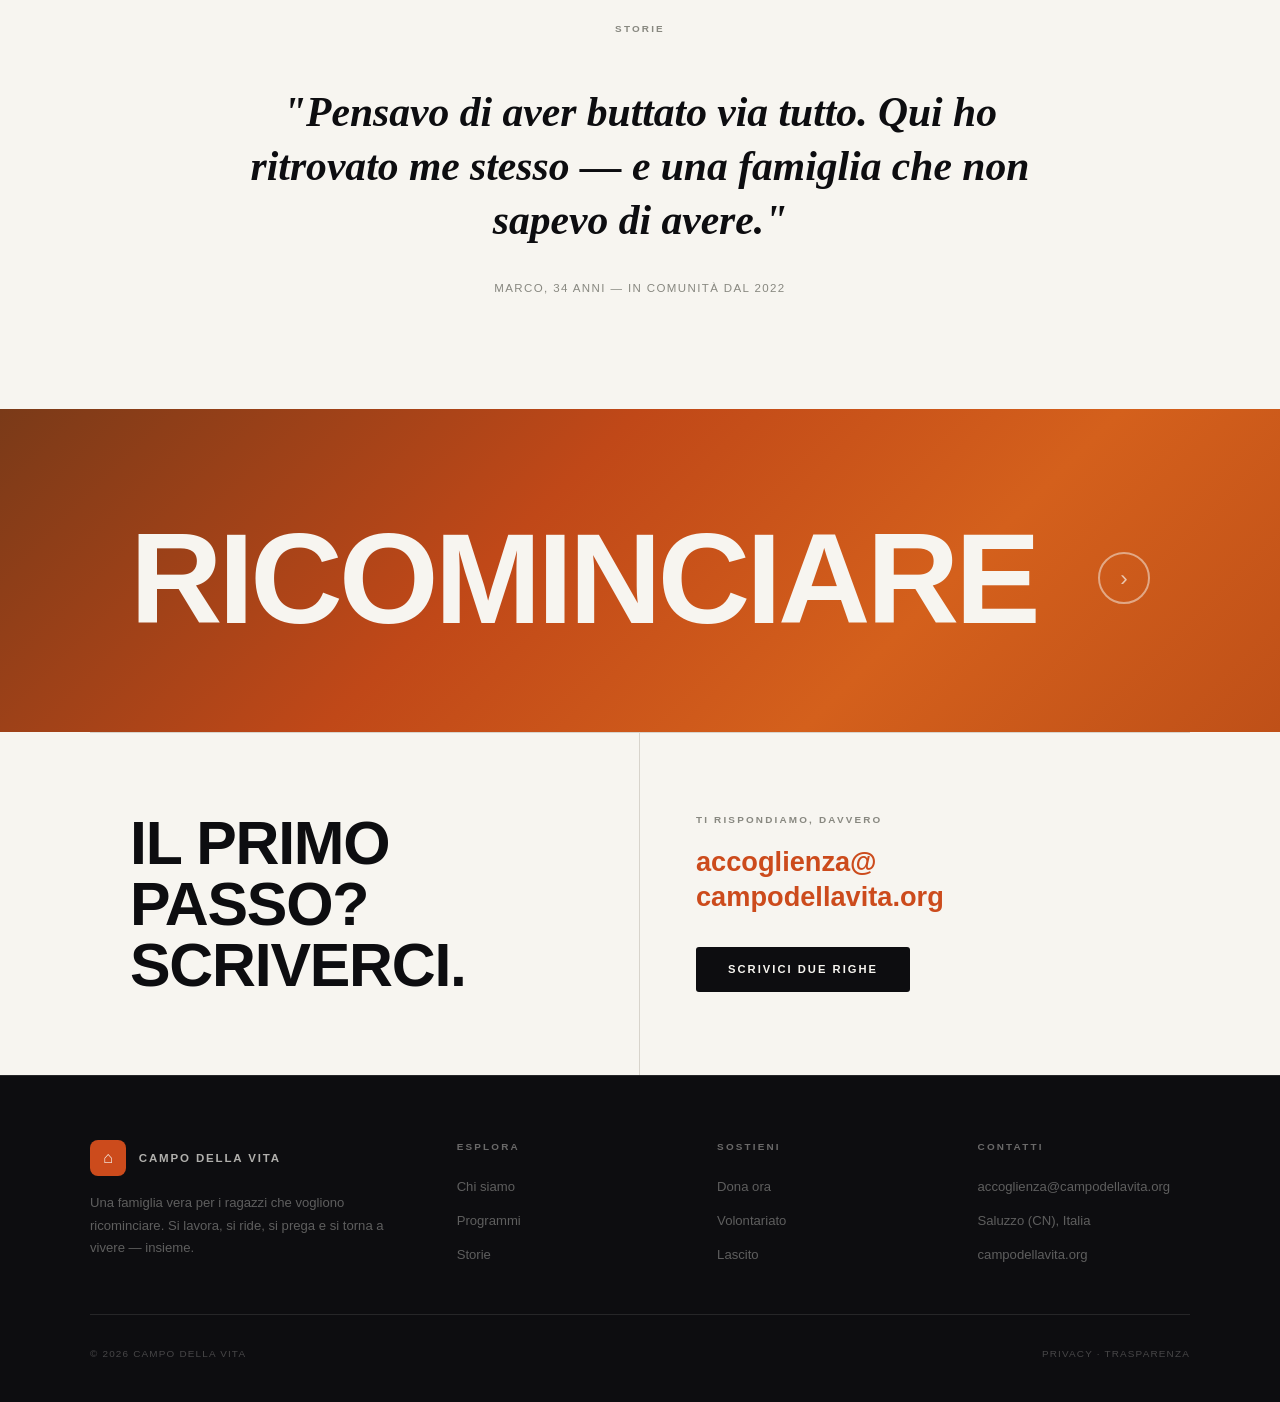
==== commit a4504b6a: "Fix hero image boxes — layout a 4 quadranti come nel PDF (scuro, arancio, card bianca, verde) Co-Aut" ====
--- a/index.html
+++ b/index.html
@@ -134,67 +134,95 @@
     /* Left: colored boxes */
     .hero-left {
       display: grid;
-      grid-template-rows: 1fr 1fr;
       grid-template-columns: 1fr 1fr;
-      gap: 0;
+      grid-template-rows: 42% 58%;
       border-right: 1px solid var(--linea);
     }
 
-    .hero-box {
-      position: relative;
-      overflow: hidden;
-      min-height: 200px;
-    }
-
-    .hero-box:nth-child(1) {
-      background: linear-gradient(135deg, #c45a28 0%, #e07840 100%);
+    /* Top-left: dark empty */
+    .hero-box-dark {
+      background: var(--nero);
       grid-column: 1 / 2;
       grid-row: 1 / 2;
-    }
-
-    .hero-box:nth-child(2) {
-      background: linear-gradient(135deg, #2a5e38 0%, #3d7a50 100%);
+      border-right: 1px solid var(--linea);
+      border-bottom: 1px solid var(--linea);
+    }
+
+    /* Top-right: orange gradient */
+    .hero-box-orange {
+      background: linear-gradient(160deg, #c85020 0%, #e8723a 50%, #c06030 100%);
       grid-column: 2 / 3;
       grid-row: 1 / 2;
-      border-left: 1px solid rgba(0,0,0,0.15);
-    }
-
-    .hero-box:nth-child(3) {
-      background: linear-gradient(135deg, #7a4820 0%, #9a5e30 100%);
-      grid-column: 1 / 3;
+      border-bottom: 1px solid rgba(0,0,0,0.2);
+    }
+
+    /* Bottom-left: white app card */
+    .hero-box-card {
+      grid-column: 1 / 2;
       grid-row: 2 / 3;
-      border-top: 1px solid rgba(0,0,0,0.15);
-      display: flex;
-      align-items: flex-end;
-      padding: 2rem;
-    }
-
-    .hero-box-inner {
+      background: #f0ede6;
+      border-right: 1px solid var(--linea);
       display: flex;
       flex-direction: column;
       justify-content: space-between;
-      height: 100%;
-      padding: 2rem;
-    }
-
-    .hero-box-tag {
-      font-size: 0.6rem;
+      padding: 1.8rem 1.5rem 1.5rem;
+    }
+
+    .hero-card-top {
+      display: flex;
+      flex-direction: column;
+      gap: 0.5rem;
+    }
+
+    .hero-card-tag {
+      font-size: 0.55rem;
       letter-spacing: 0.2em;
       text-transform: uppercase;
-      color: rgba(247,245,240,0.5);
-    }
-
-    .hero-box-icon {
-      font-size: 2rem;
-      color: rgba(247,245,240,0.25);
-      line-height: 1;
-    }
-
-    .hero-box3-label {
-      font-size: 0.62rem;
-      letter-spacing: 0.18em;
-      text-transform: uppercase;
-      color: rgba(247,245,240,0.45);
+      color: #999;
+    }
+
+    .hero-card-icon {
+      width: 44px; height: 44px;
+      border-radius: 10px;
+      background: var(--arancio);
+      display: flex;
+      align-items: center;
+      justify-content: center;
+      font-size: 1.3rem;
+      color: #fff;
+      margin-top: 0.5rem;
+    }
+
+    .hero-card-nome {
+      font-size: 0.9rem;
+      font-weight: 700;
+      color: var(--nero);
+      line-height: 1.2;
+      margin-top: 0.5rem;
+    }
+
+    .hero-card-bottom {
+      display: flex;
+      justify-content: flex-end;
+    }
+
+    .hero-card-arrow {
+      width: 34px; height: 34px;
+      border-radius: 50%;
+      background: #3a7bd5;
+      display: flex;
+      align-items: center;
+      justify-content: center;
+      color: #fff;
+      font-size: 1rem;
+      font-weight: 700;
+    }
+
+    /* Bottom-right: green gradient */
+    .hero-box-green {
+      grid-column: 2 / 3;
+      grid-row: 2 / 3;
+      background: linear-gradient(160deg, #1e4a2a 0%, #2d6040 60%, #1a3822 100%);
     }
 
     /* Right: text */
@@ -761,21 +789,23 @@
     <div class="hero-main">
       <!-- Left: colored blocks -->
       <div class="hero-left">
-        <div class="hero-box">
-          <div class="hero-box-inner">
-            <span class="hero-box-tag">Comunità</span>
-            <span class="hero-box-icon">⌂</span>
+        <!-- top-left: dark empty -->
+        <div class="hero-box-dark"></div>
+        <!-- top-right: orange gradient -->
+        <div class="hero-box-orange"></div>
+        <!-- bottom-left: white app card -->
+        <div class="hero-box-card">
+          <div class="hero-card-top">
+            <span class="hero-card-tag">campodellavita.org</span>
+            <div class="hero-card-icon">⌂</div>
+            <div class="hero-card-nome">Campo<br>della Vita</div>
+          </div>
+          <div class="hero-card-bottom">
+            <div class="hero-card-arrow">›</div>
           </div>
         </div>
-        <div class="hero-box">
-          <div class="hero-box-inner">
-            <span class="hero-box-tag">Percorso</span>
-            <span class="hero-box-icon">↗</span>
-          </div>
-        </div>
-        <div class="hero-box">
-          <span class="hero-box3-label">campodellavita.org · @campodellavita</span>
-        </div>
+        <!-- bottom-right: green gradient -->
+        <div class="hero-box-green"></div>
       </div>
       <!-- Right: text -->
       <div class="hero-right">
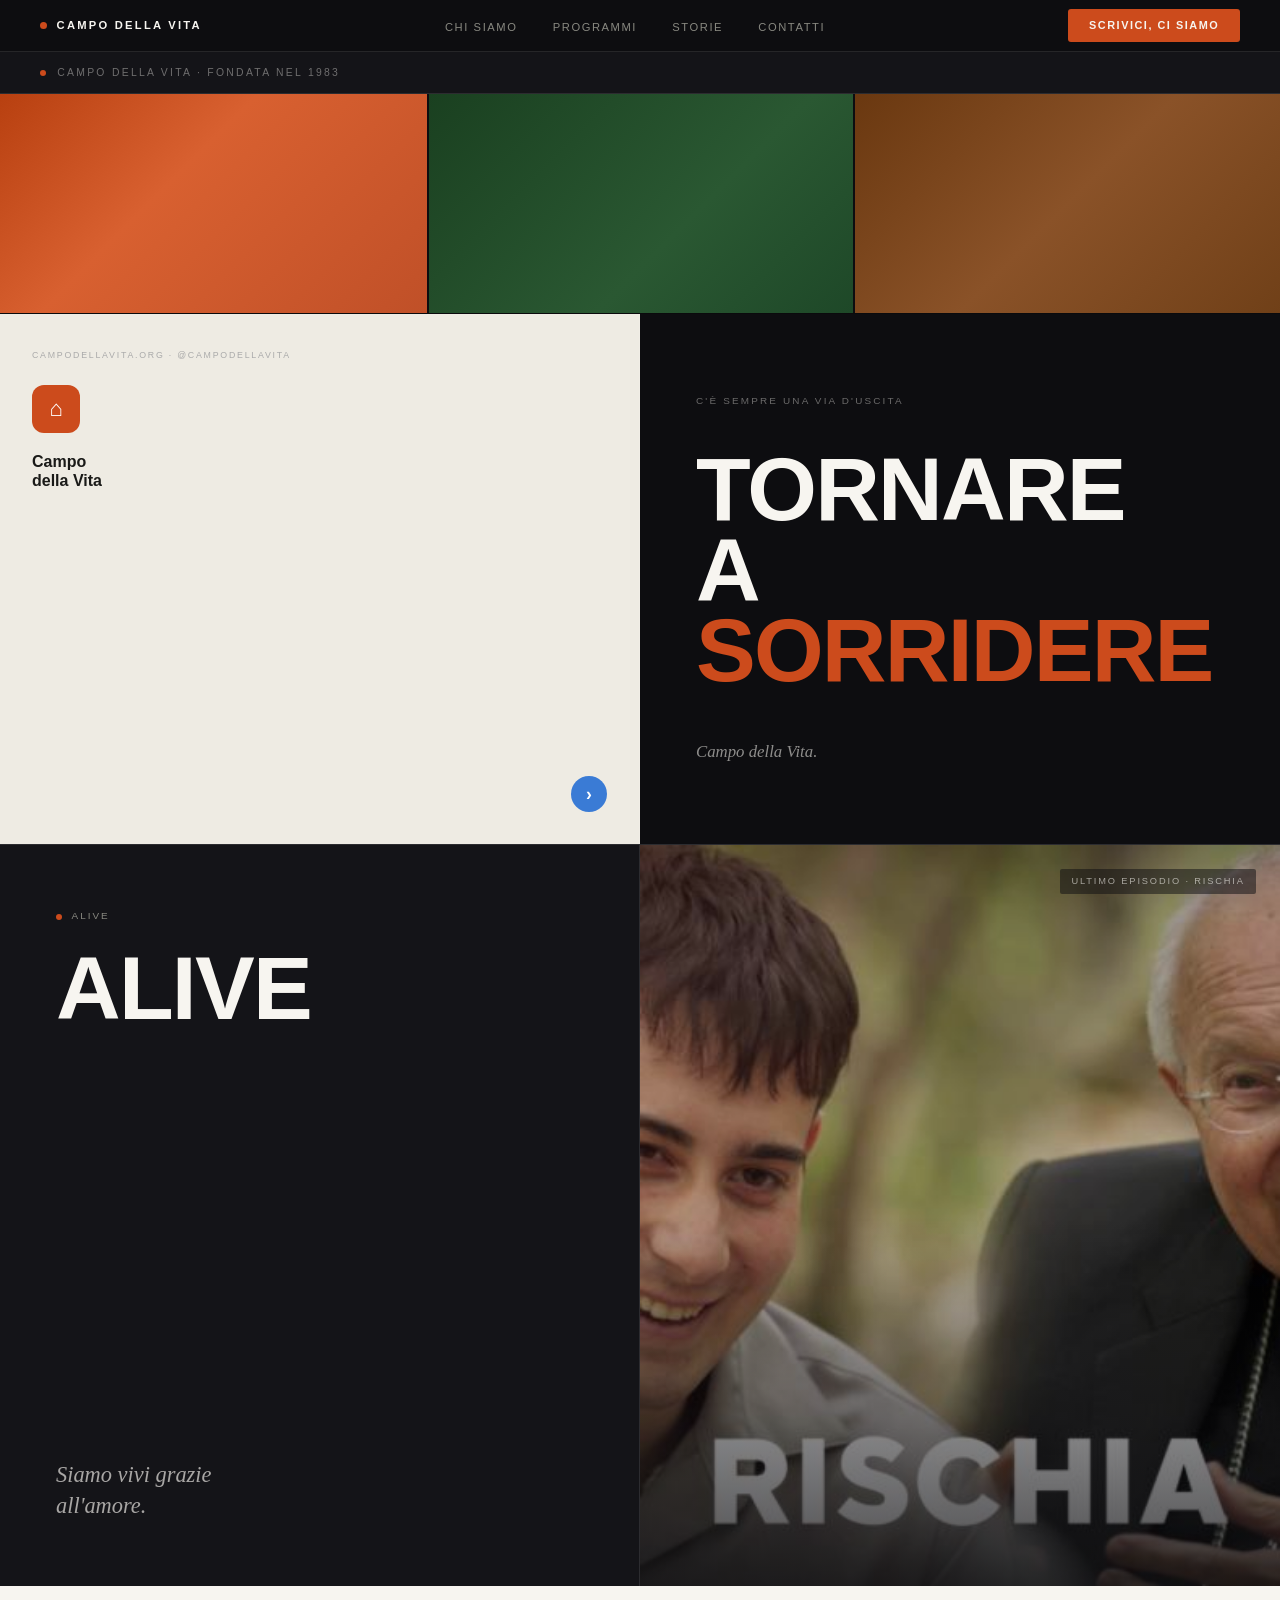
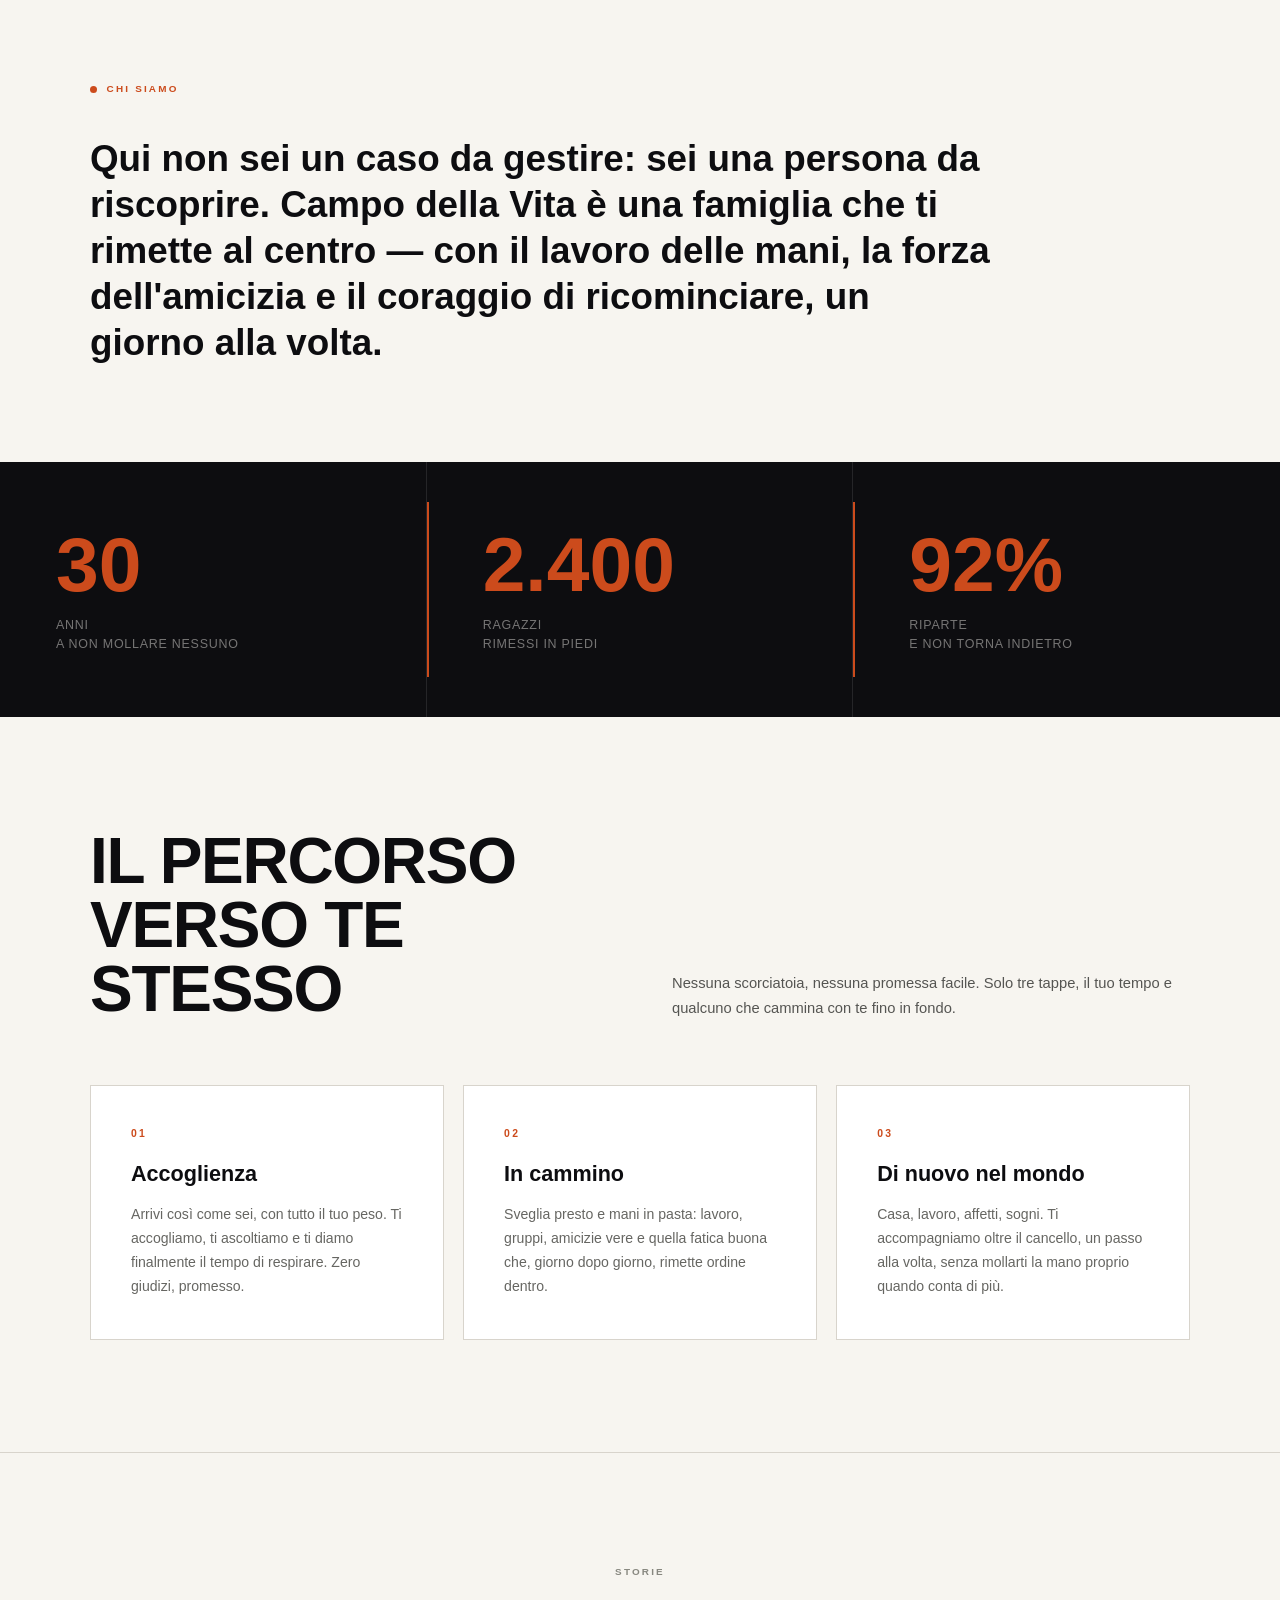
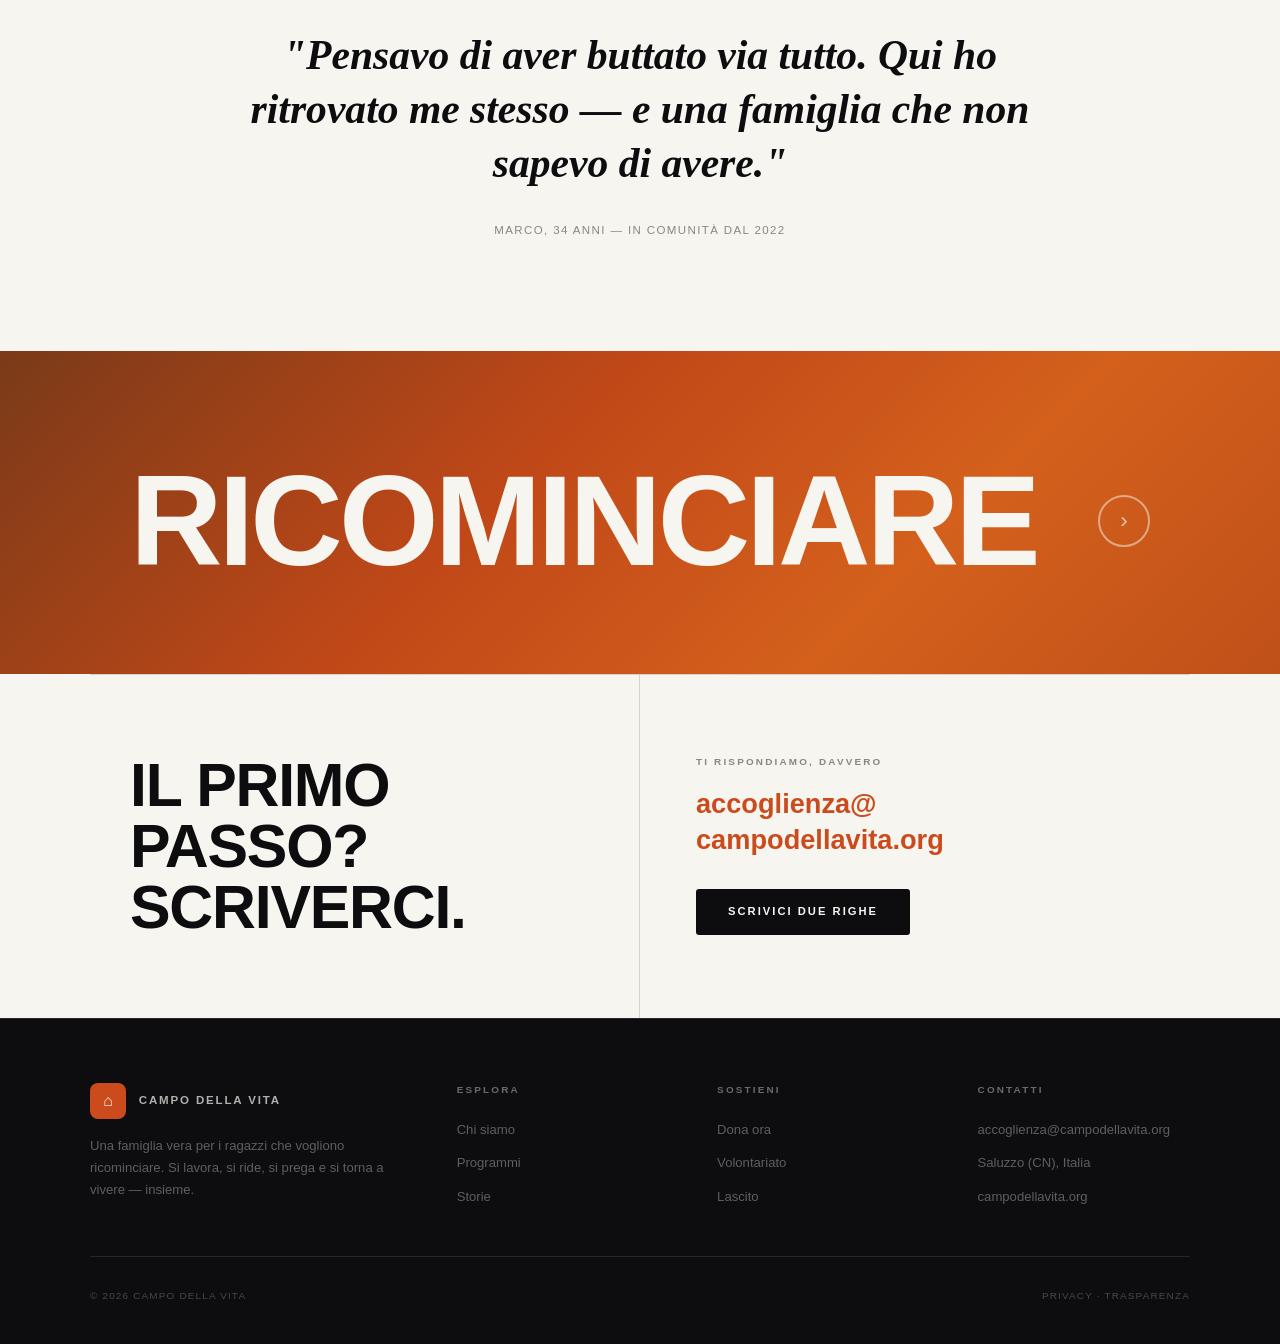
==== commit bd1dfae8: "aggiornato header" ====
--- a/index.html
+++ b/index.html
@@ -105,7 +105,7 @@
     .hero-strip {
       background: var(--nero2);
       border-bottom: 1px solid var(--linea);
-      padding: 0.85rem 2.5rem;
+      padding: 0.8rem 2.5rem;
       display: flex;
       align-items: center;
       gap: 0.7rem;
@@ -125,80 +125,83 @@
       color: rgba(247,245,240,0.4);
     }
 
+    /* Gallery row: 3 colored boxes side by side */
+    .hero-gallery {
+      display: grid;
+      grid-template-columns: 1fr 1fr 1fr;
+      height: 220px;
+      border-bottom: 1px solid rgba(0,0,0,0.25);
+    }
+
+    .gallery-box {
+      position: relative;
+      overflow: hidden;
+    }
+
+    .gallery-box + .gallery-box {
+      border-left: 2px solid var(--nero);
+    }
+
+    .gallery-box-orange {
+      background: linear-gradient(135deg, #b84010 0%, #d86030 40%, #c05028 100%);
+    }
+
+    .gallery-box-green {
+      background: linear-gradient(135deg, #1a4020 0%, #2a5832 60%, #1e4828 100%);
+    }
+
+    .gallery-box-sienna {
+      background: linear-gradient(135deg, #6a3810 0%, #8a5228 50%, #704018 100%);
+    }
+
+    /* Main hero: card + text */
     .hero-main {
       display: grid;
       grid-template-columns: 1fr 1fr;
-      min-height: calc(100vh - 52px - 42px);
-    }
-
-    /* Left: colored boxes */
-    .hero-left {
-      display: grid;
-      grid-template-columns: 1fr 1fr;
-      grid-template-rows: 42% 58%;
-      border-right: 1px solid var(--linea);
-    }
-
-    /* Top-left: dark empty */
-    .hero-box-dark {
-      background: var(--nero);
-      grid-column: 1 / 2;
-      grid-row: 1 / 2;
-      border-right: 1px solid var(--linea);
-      border-bottom: 1px solid var(--linea);
-    }
-
-    /* Top-right: orange gradient */
-    .hero-box-orange {
-      background: linear-gradient(160deg, #c85020 0%, #e8723a 50%, #c06030 100%);
-      grid-column: 2 / 3;
-      grid-row: 1 / 2;
-      border-bottom: 1px solid rgba(0,0,0,0.2);
-    }
-
-    /* Bottom-left: white app card */
-    .hero-box-card {
-      grid-column: 1 / 2;
-      grid-row: 2 / 3;
-      background: #f0ede6;
+      min-height: 360px;
+    }
+
+    /* Left: white app card */
+    .hero-card {
+      background: #eeebe3;
       border-right: 1px solid var(--linea);
       display: flex;
       flex-direction: column;
       justify-content: space-between;
-      padding: 1.8rem 1.5rem 1.5rem;
+      padding: 2.2rem 2rem 2rem;
     }
 
     .hero-card-top {
       display: flex;
       flex-direction: column;
-      gap: 0.5rem;
+      gap: 0.6rem;
     }
 
     .hero-card-tag {
       font-size: 0.55rem;
       letter-spacing: 0.2em;
       text-transform: uppercase;
-      color: #999;
+      color: #aaa;
     }
 
     .hero-card-icon {
-      width: 44px; height: 44px;
-      border-radius: 10px;
+      width: 48px; height: 48px;
+      border-radius: 12px;
       background: var(--arancio);
       display: flex;
       align-items: center;
       justify-content: center;
-      font-size: 1.3rem;
+      font-size: 1.4rem;
       color: #fff;
-      margin-top: 0.5rem;
+      margin-top: 0.8rem;
     }
 
     .hero-card-nome {
-      font-size: 0.9rem;
-      font-weight: 700;
-      color: var(--nero);
+      font-size: 1rem;
+      font-weight: 700;
+      color: #1a1a18;
       line-height: 1.2;
-      margin-top: 0.5rem;
+      margin-top: 0.6rem;
     }
 
     .hero-card-bottom {
@@ -207,22 +210,15 @@
     }
 
     .hero-card-arrow {
-      width: 34px; height: 34px;
+      width: 36px; height: 36px;
       border-radius: 50%;
       background: #3a7bd5;
       display: flex;
       align-items: center;
       justify-content: center;
       color: #fff;
-      font-size: 1rem;
-      font-weight: 700;
-    }
-
-    /* Bottom-right: green gradient */
-    .hero-box-green {
-      grid-column: 2 / 3;
-      grid-row: 2 / 3;
-      background: linear-gradient(160deg, #1e4a2a 0%, #2d6040 60%, #1a3822 100%);
+      font-size: 1.1rem;
+      font-weight: 700;
     }
 
     /* Right: text */
@@ -734,9 +730,9 @@
       nav { padding: 0 1.5rem; }
       .nav-links { display: none; }
 
+      .hero-gallery { height: 140px; }
       .hero-main { grid-template-columns: 1fr; }
-      .hero-left { min-height: 50vw; }
-      .hero-box { min-height: 120px; }
+      .hero-card { min-height: 200px; border-right: none; border-bottom: 1px solid var(--linea); }
       .hero-right { padding: 3.5rem 1.5rem; }
 
       .alive-section { grid-template-columns: 1fr; }
@@ -786,26 +782,26 @@
       <div class="hero-strip-dot"></div>
       <span class="hero-strip-text">Campo della Vita · Fondata nel 1983</span>
     </div>
+
+    <!-- Gallery: 3 colored boxes in a row -->
+    <div class="hero-gallery">
+      <div class="gallery-box gallery-box-orange"></div>
+      <div class="gallery-box gallery-box-green"></div>
+      <div class="gallery-box gallery-box-sienna"></div>
+    </div>
+
+    <!-- Main: card + headline -->
     <div class="hero-main">
-      <!-- Left: colored blocks -->
-      <div class="hero-left">
-        <!-- top-left: dark empty -->
-        <div class="hero-box-dark"></div>
-        <!-- top-right: orange gradient -->
-        <div class="hero-box-orange"></div>
-        <!-- bottom-left: white app card -->
-        <div class="hero-box-card">
-          <div class="hero-card-top">
-            <span class="hero-card-tag">campodellavita.org</span>
-            <div class="hero-card-icon">⌂</div>
-            <div class="hero-card-nome">Campo<br>della Vita</div>
-          </div>
-          <div class="hero-card-bottom">
-            <div class="hero-card-arrow">›</div>
-          </div>
+      <!-- Left: white app card -->
+      <div class="hero-card">
+        <div class="hero-card-top">
+          <span class="hero-card-tag">campodellavita.org · @campodellavita</span>
+          <div class="hero-card-icon">⌂</div>
+          <div class="hero-card-nome">Campo<br>della Vita</div>
         </div>
-        <!-- bottom-right: green gradient -->
-        <div class="hero-box-green"></div>
+        <div class="hero-card-bottom">
+          <div class="hero-card-arrow">›</div>
+        </div>
       </div>
       <!-- Right: text -->
       <div class="hero-right">
